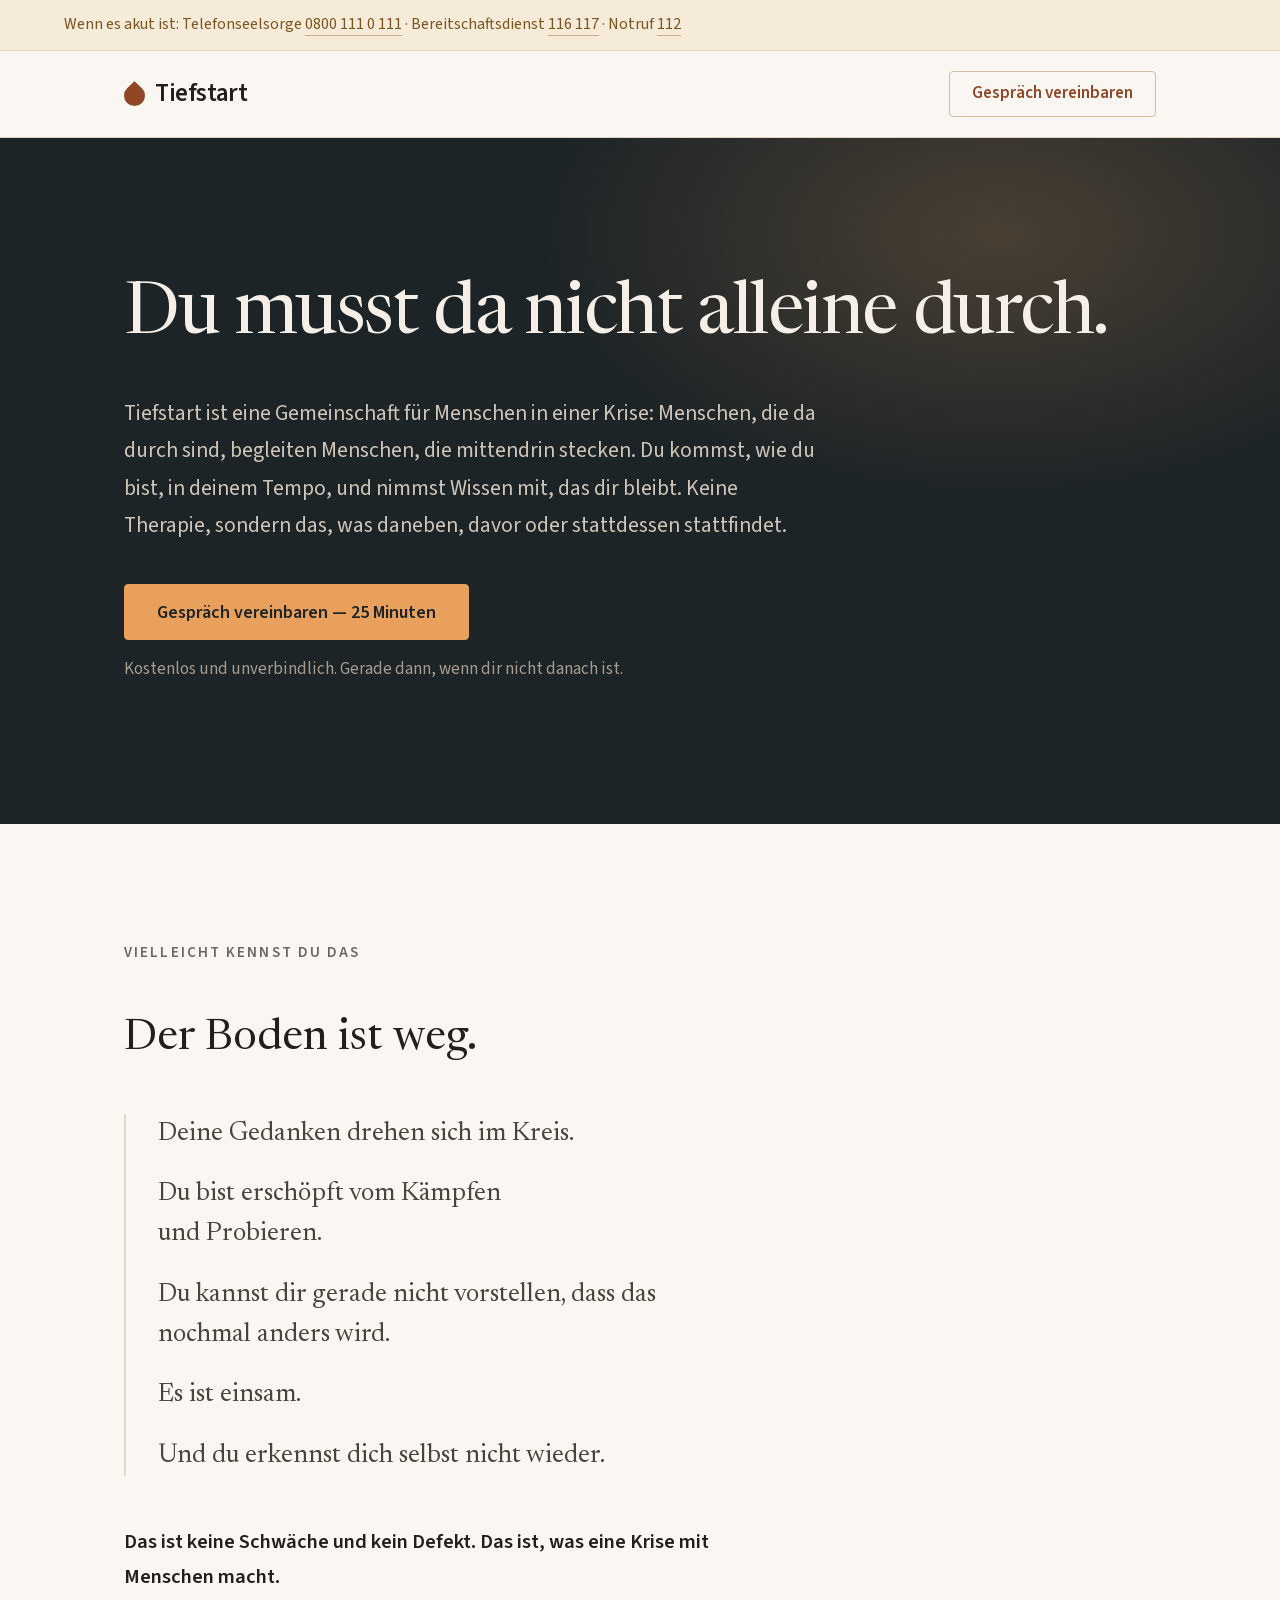
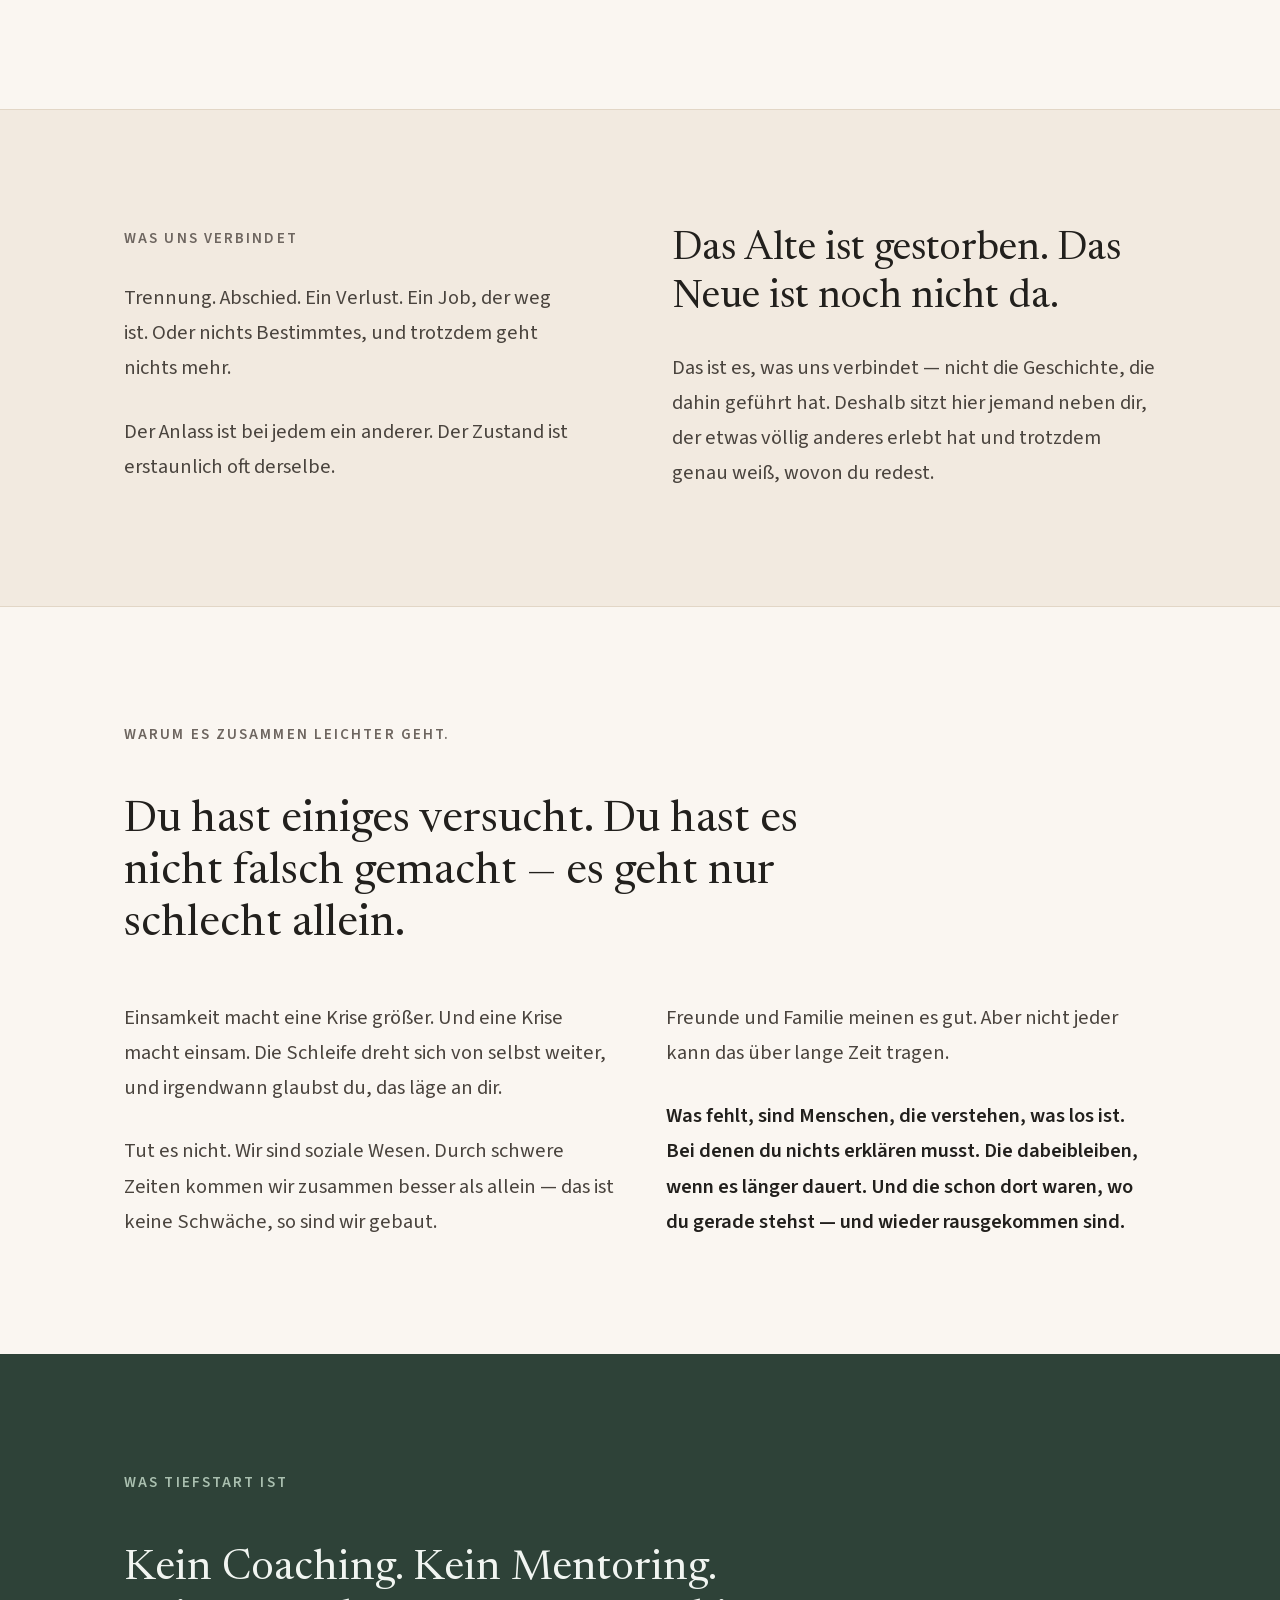
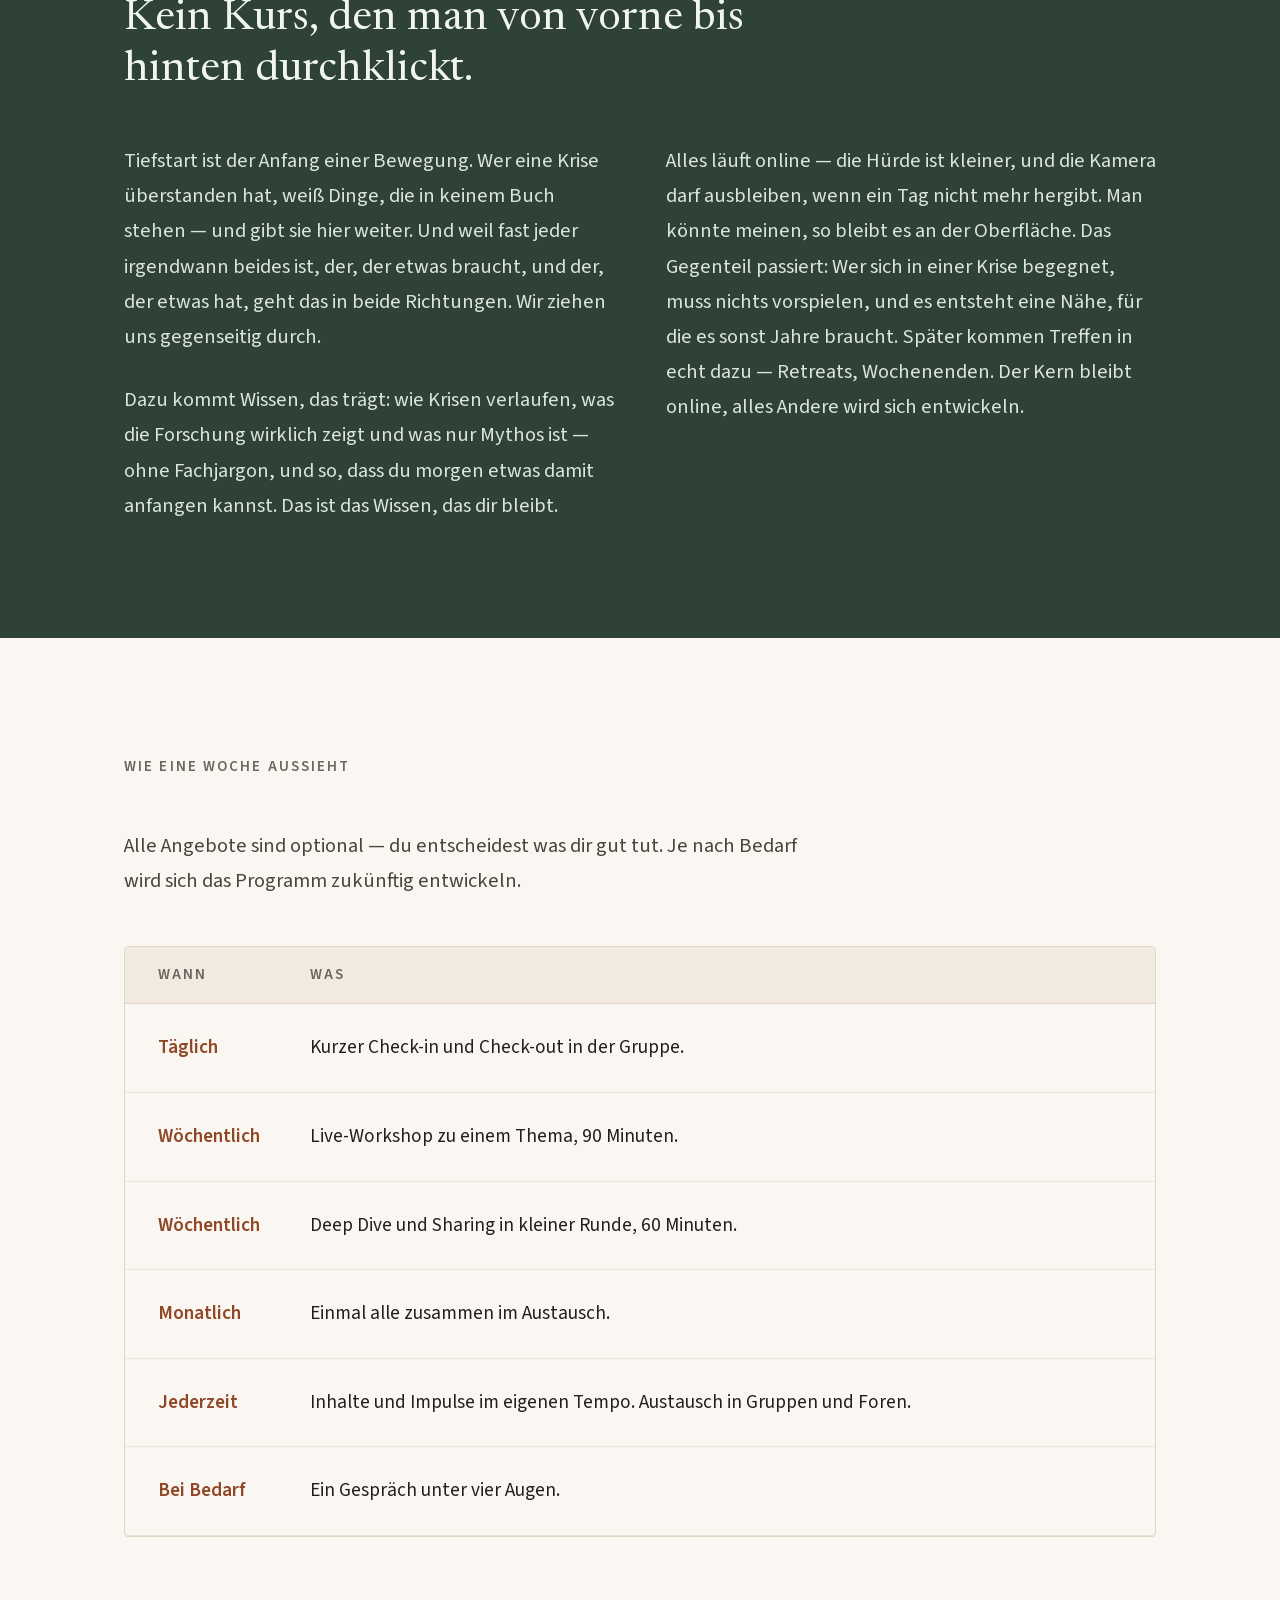
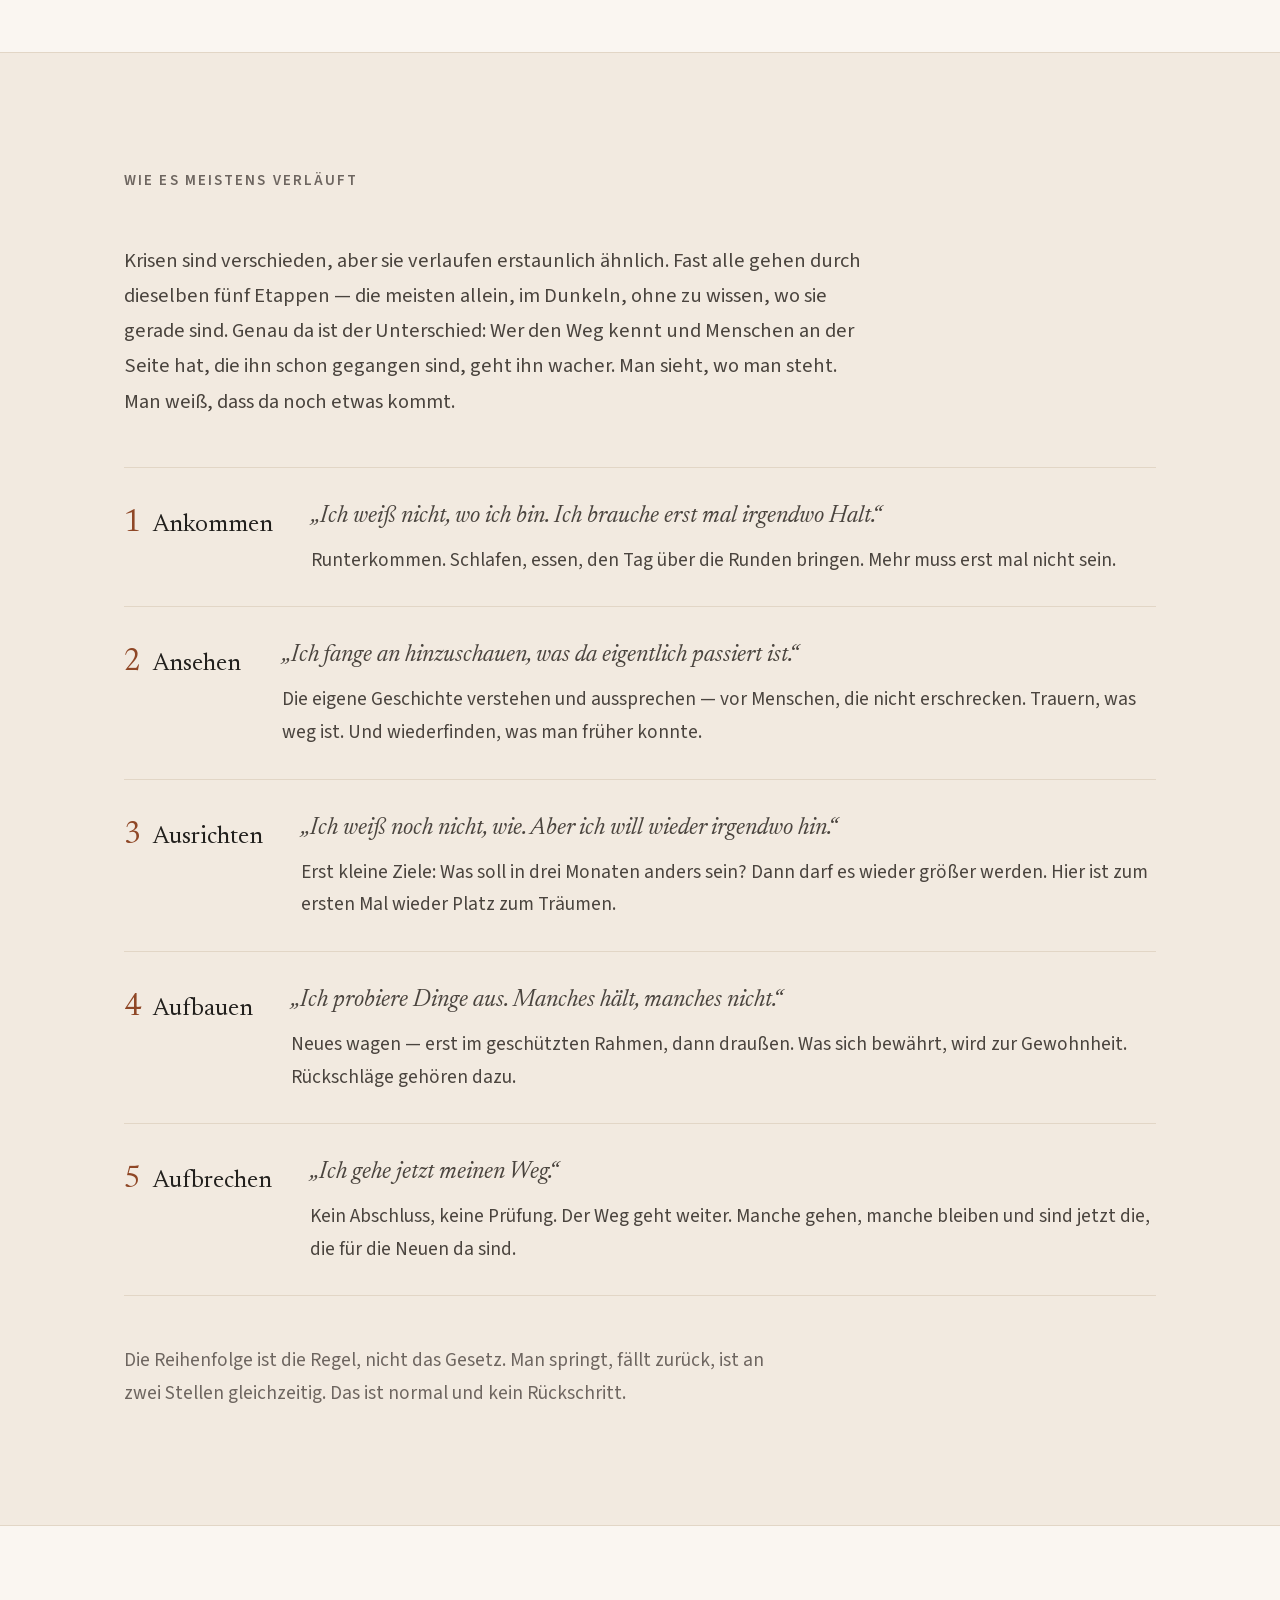
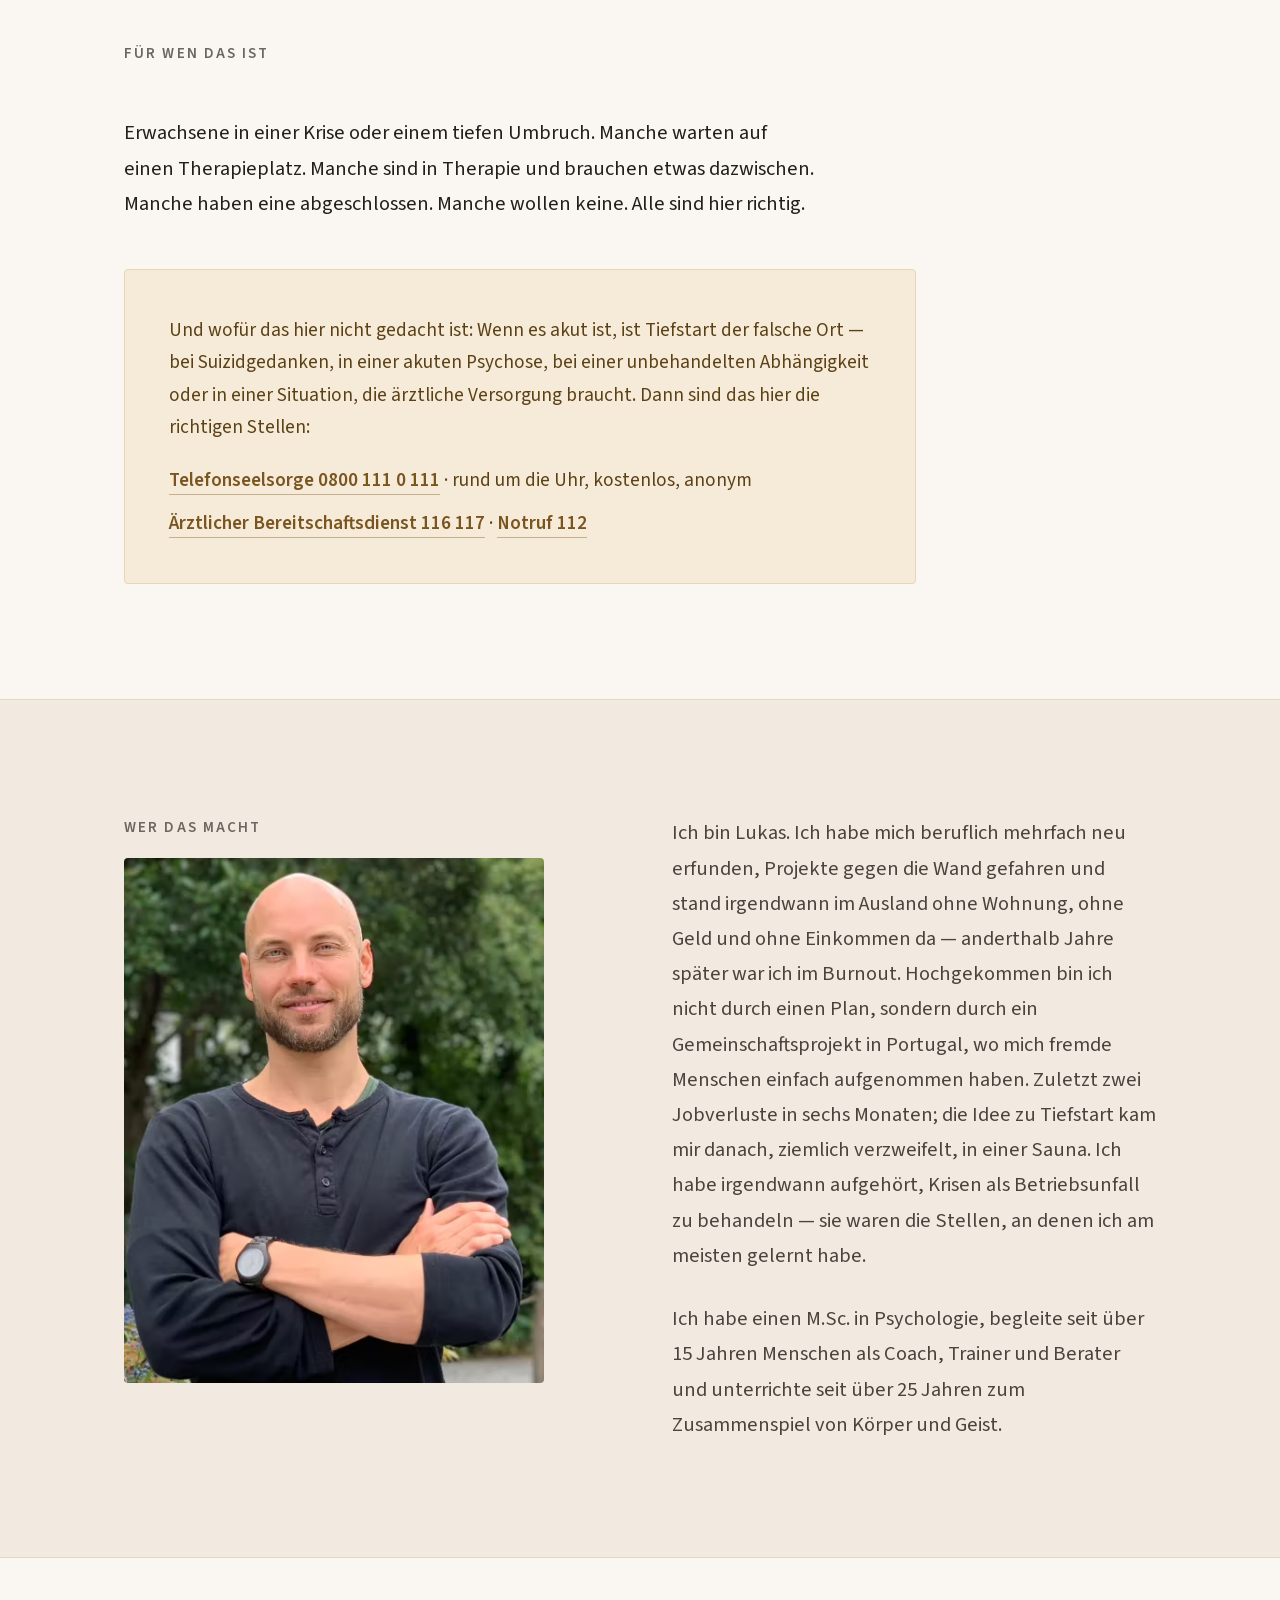
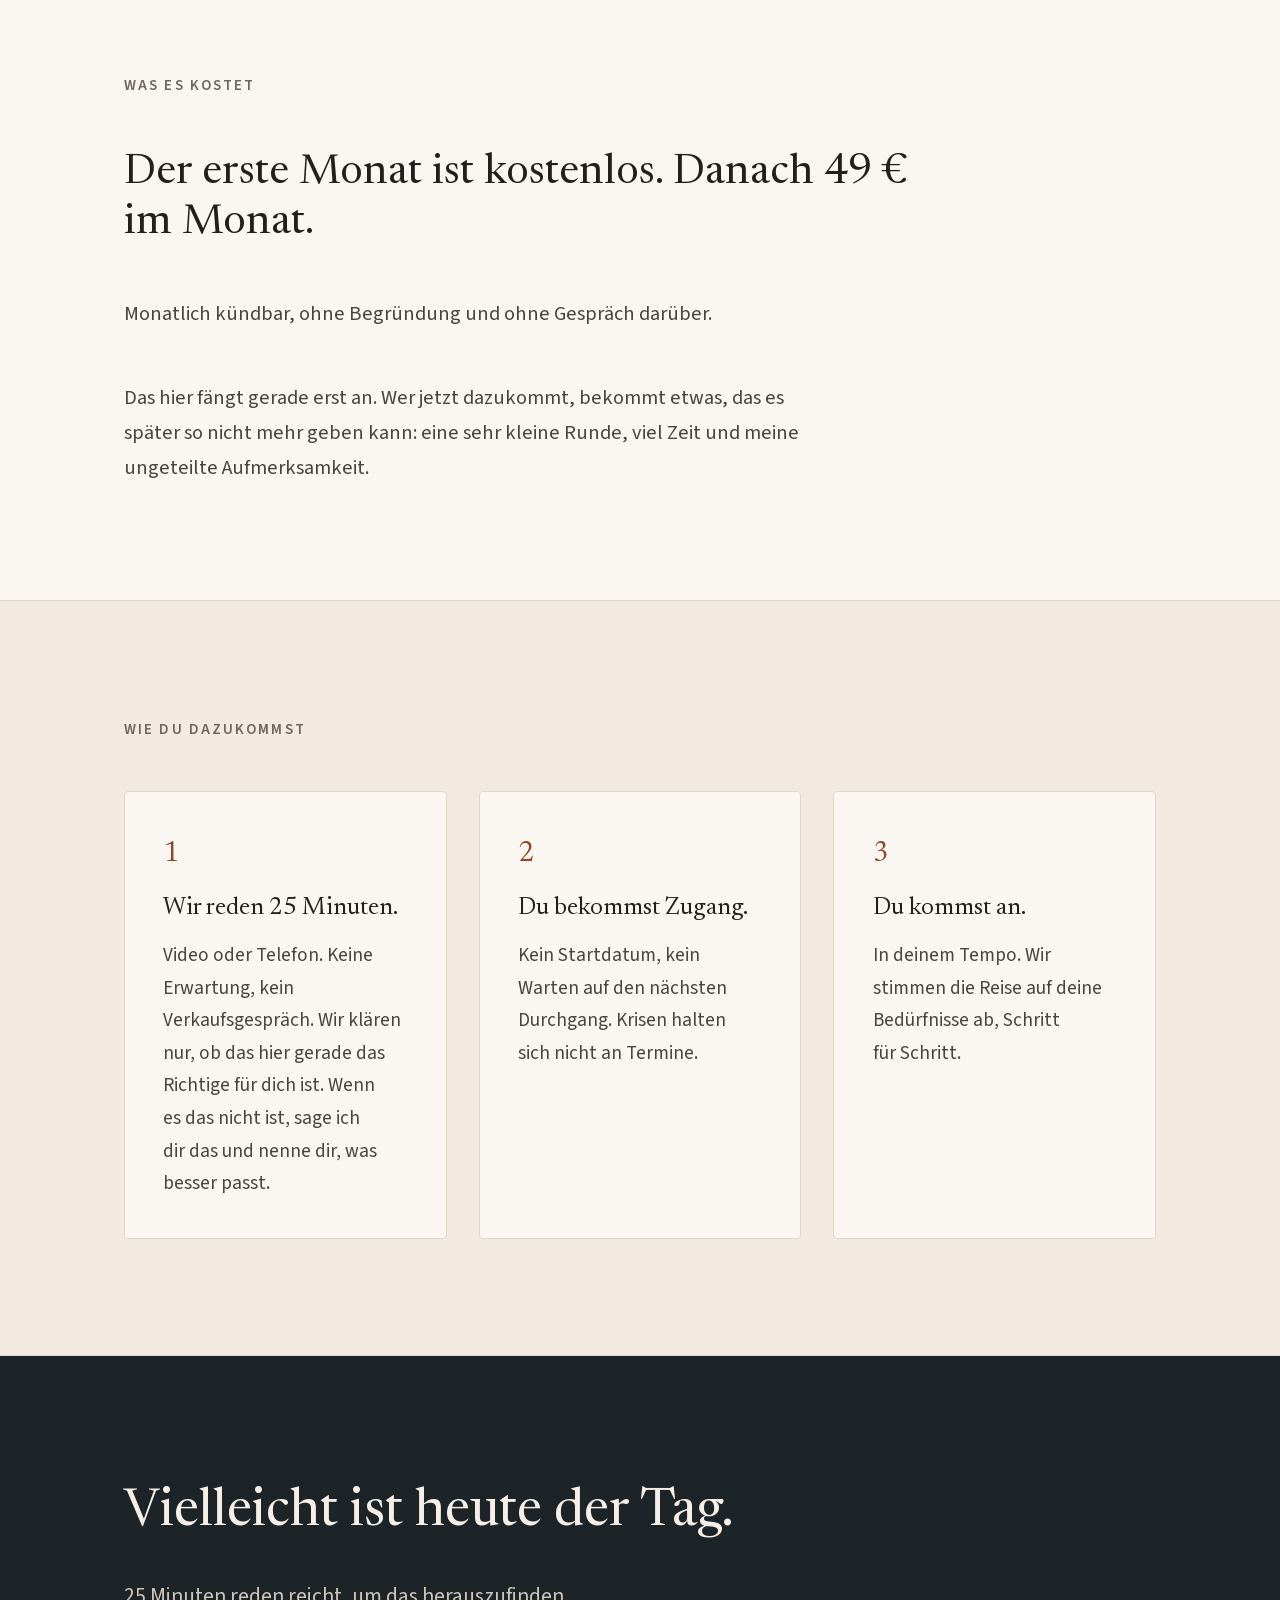
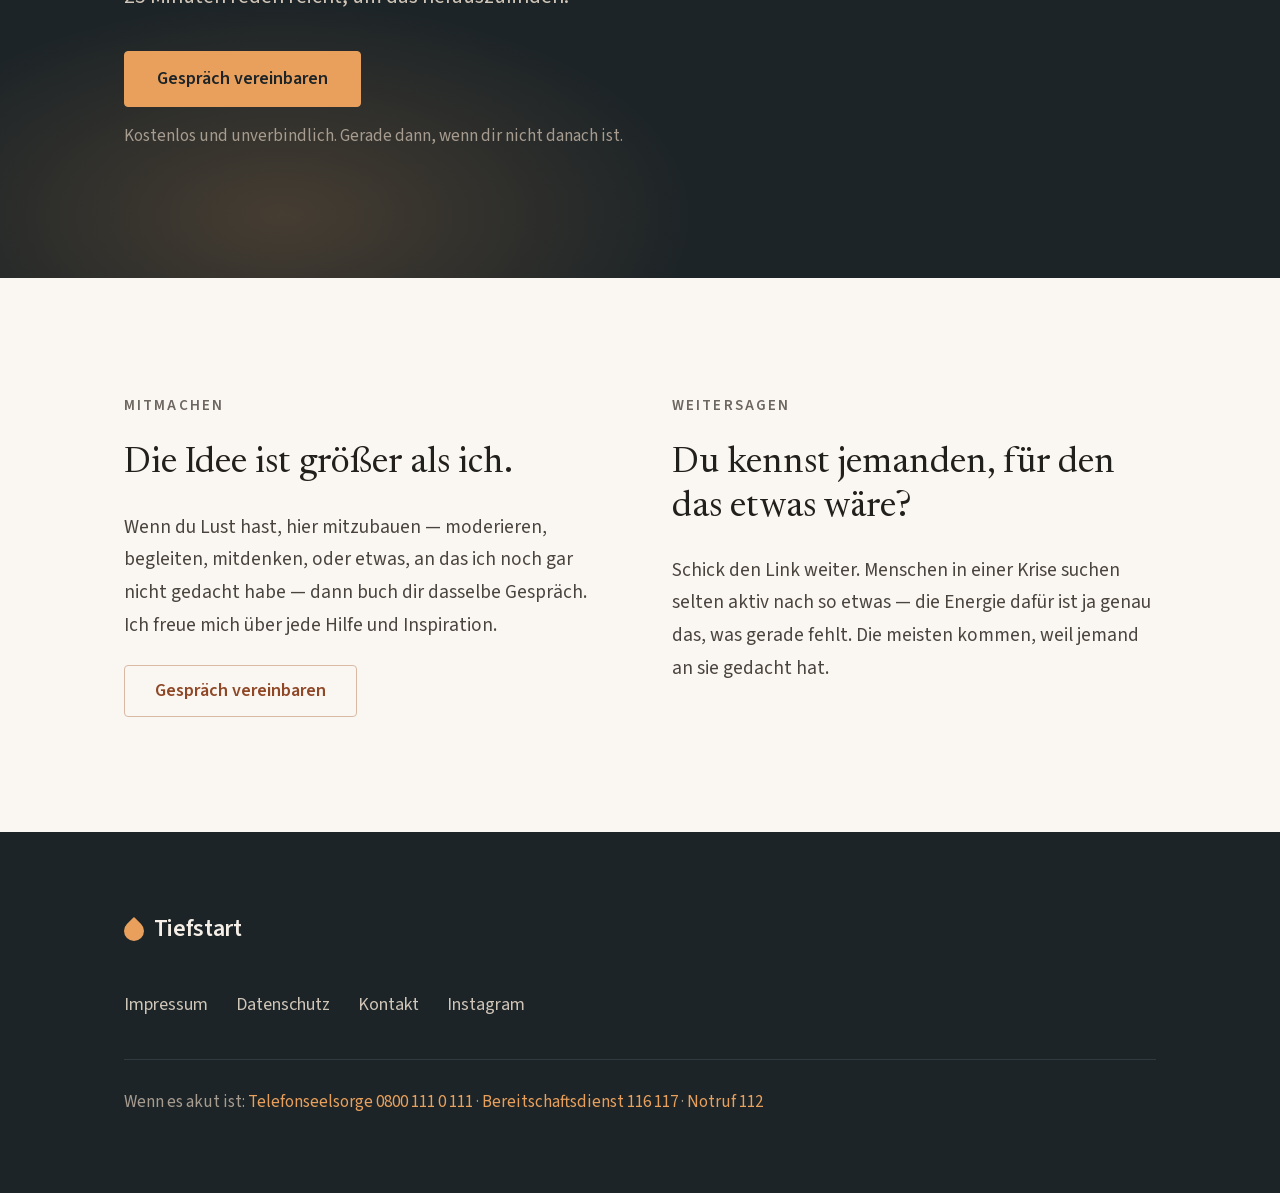
==== index.html @ 2473d9fe "Impressum-Angaben, OG-Bild und Sitemap-Eintrag Alle sechs Platzhalter durch die echten Angaben erset" ====
<!DOCTYPE html>
<html lang="de">
<head>
<meta charset="utf-8">
<meta name="viewport" content="width=device-width, initial-scale=1">

<title>Tiefstart – begleitete Online-Gemeinschaft in der Krise</title>
<meta name="description" content="Eine begleitete Online-Gemeinschaft für Menschen in einer Krise. Fester Takt, kleine Gruppen, Menschen, die es kennen. Keine Therapie, kein Ersatz dafür.">

<!-- Führt die vercel.app-Adresse und die Domain in der Suche zusammen. -->
<link rel="canonical" href="https://projekt-tiefstart.de/">

<meta property="og:type" content="website">
<meta property="og:locale" content="de_DE">
<meta property="og:url" content="https://projekt-tiefstart.de">
<meta property="og:title" content="Tiefstart – begleitete Online-Gemeinschaft in der Krise">
<meta property="og:description" content="Eine begleitete Online-Gemeinschaft für Menschen in einer Krise. Fester Takt, kleine Gruppen, Menschen, die es kennen. Keine Therapie, kein Ersatz dafür.">

<!-- Vorschaubild für WhatsApp, Signal, LinkedIn und Co.
     width und height müssen den tatsächlichen Maßen der Datei entsprechen —
     Crawler reservieren danach den Platz für die Vorschau. Bei einem Austausch
     des Bildes also beide Zahlen mitziehen. -->
<meta property="og:image" content="https://projekt-tiefstart.de/og-image.jpg">
<meta property="og:image:width" content="2400">
<meta property="og:image:height" content="1260">

<meta name="twitter:card" content="summary_large_image">
<meta name="twitter:title" content="Tiefstart – begleitete Online-Gemeinschaft in der Krise">
<meta name="twitter:description" content="Eine begleitete Online-Gemeinschaft für Menschen in einer Krise. Fester Takt, kleine Gruppen, Menschen, die es kennen. Keine Therapie, kein Ersatz dafür.">
<meta name="twitter:image" content="https://projekt-tiefstart.de/og-image.jpg">

<link rel="icon" href="assets/tiefstart-favicon.svg" type="image/svg+xml">
<link rel="icon" href="/favicon.ico" sizes="32x32">
<link rel="apple-touch-icon" href="/apple-touch-icon.png">

<link rel="preload" href="assets/fonts/newsreader-latin-400.woff2" as="font" type="font/woff2" crossorigin>
<link rel="preload" href="assets/fonts/source-sans-3-latin-var.woff2" as="font" type="font/woff2" crossorigin>
<link rel="stylesheet" href="assets/tiefstart.css">
</head>
<body>

<a class="sprungmarke" href="#inhalt">Zum Inhalt springen</a>

<aside class="notfall" aria-label="Notfallnummern">
  <p>Wenn es akut ist: Telefonseelsorge <a href="tel:08001110111">0800 111 0 111</a> · Bereitschaftsdienst <a href="tel:116117">116 117</a> · Notruf <a href="tel:112">112</a></p>
</aside>

<header class="seitenkopf">
  <div class="seitenkopf__innen">
    <a class="marke" href="/">
      <img class="marke__zeichen" src="assets/tiefstart-zeichen-terrakotta.svg" height="25" alt="">
      <span class="marke__wort">Tiefstart</span>
    </a>
    <a class="cta cta--sekundaer" href="https://tidycal.com/lholter247/meet25min" target="_blank" rel="noopener" aria-label="Gespräch vereinbaren — Terminbuchung bei TidyCal, öffnet in neuem Tab">Gespräch vereinbaren</a>
  </div>
</header>

<main id="inhalt">

  <section class="sektion--dunkel hero">
    <div class="hero__innen">
      <h1 class="hero__titel mw-15">Du musst da nicht alleine durch.</h1>
      <p class="hero__text mw-32">Tiefstart ist eine Gemeinschaft für Menschen in einer Krise: Menschen, die da durch sind, begleiten Menschen, die mittendrin stecken. Du kommst, wie du bist, in deinem Tempo, und nimmst Wissen mit, das dir bleibt. Keine Therapie, sondern das, was daneben, davor oder stattdessen stattfindet.</p>
      <div class="aktion">
        <a class="cta cta--primaer" href="https://tidycal.com/lholter247/meet25min" target="_blank" rel="noopener" aria-label="Gespräch vereinbaren — 25 Minuten, Terminbuchung bei TidyCal, öffnet in neuem Tab">Gespräch vereinbaren — 25 Minuten</a>
        <p class="hinweis-invers">Kostenlos und unverbindlich. Gerade dann, wenn dir nicht danach ist.</p>
      </div>
    </div>
  </section>

  <section class="sektion">
    <div class="breite stapel">
      <span class="label">Vielleicht kennst du das</span>
      <h2 class="titel titel--44">Der Boden ist weg.</h2>
      <ul class="aussagen mw-30" role="list">
        <li class="aussage">Deine Gedanken drehen sich im Kreis.</li>
        <li class="aussage">Du bist erschöpft vom Kämpfen und Probieren.</li>
        <li class="aussage">Du kannst dir gerade nicht vorstellen, dass das nochmal anders wird.</li>
        <li class="aussage">Es ist einsam.</li>
        <li class="aussage">Und du erkennst dich selbst nicht wieder.</li>
      </ul>
      <p class="fliess fliess--stark mw-32">Das ist keine Schwäche und kein Defekt. Das ist, was eine Krise mit Menschen macht.</p>
    </div>
  </section>

  <section class="sektion--sand">
    <div class="breite raster raster--weit">
      <div class="spalte">
        <span class="label">Was uns verbindet</span>
        <p class="fliess">Trennung. Abschied. Ein Verlust. Ein Job, der weg ist. Oder nichts Bestimmtes, und trotzdem geht nichts mehr.</p>
        <p class="fliess">Der Anlass ist bei jedem ein anderer. Der Zustand ist erstaunlich oft derselbe.</p>
      </div>
      <div class="spalte">
        <h2 class="titel titel--40 pretty">Das Alte ist gestorben. Das Neue ist noch nicht da.</h2>
        <p class="fliess">Das ist es, was uns verbindet — nicht die Geschichte, die dahin geführt hat. Deshalb sitzt hier jemand neben dir, der etwas völlig anderes erlebt hat und trotzdem genau weiß, wovon du redest.</p>
      </div>
    </div>
  </section>

  <section class="sektion">
    <div class="breite stapel">
      <span class="label">Warum es zusammen leichter geht.</span>
      <h2 class="titel titel--44 pretty mw-18">Du hast einiges versucht. Du hast es nicht falsch gemacht — es geht nur schlecht allein.</h2>
      <div class="raster mw-68">
        <div class="spalte">
          <p class="fliess">Einsamkeit macht eine Krise größer. Und eine Krise macht einsam. Die Schleife dreht sich von selbst weiter, und irgendwann glaubst du, das läge an dir.</p>
          <p class="fliess">Tut es nicht. Wir sind soziale Wesen. Durch schwere Zeiten kommen wir zusammen besser als allein — das ist keine Schwäche, so sind wir gebaut.</p>
        </div>
        <div class="spalte">
          <p class="fliess">Freunde und Familie meinen es gut. Aber nicht jeder kann das über lange Zeit tragen.&nbsp;</p>
          <p class="fliess fliess--stark">Was fehlt, sind Menschen, die verstehen, was los ist. Bei denen du nichts erklären musst. Die dabeibleiben, wenn es länger dauert. Und die schon dort waren, wo du gerade stehst — und wieder rausgekommen sind.</p>
        </div>
      </div>
    </div>
  </section>

  <section class="sektion--wald">
    <div class="breite stapel">
      <span class="label">Was Tiefstart ist</span>
      <h2 class="titel titel--42 pretty mw-17">Kein Coaching. Kein Mentoring. Kein Kurs, den man von vorne bis hinten durchklickt.</h2>
      <div class="raster">
        <div class="spalte">
          <p class="fliess">Tiefstart ist der Anfang einer Bewegung. Wer eine Krise überstanden hat, weiß Dinge, die in keinem Buch stehen — und gibt sie hier weiter. Und weil fast jeder irgendwann beides ist, der, der etwas braucht, und der, der etwas hat, geht das in beide Richtungen. Wir ziehen uns gegenseitig durch.</p>
          <p class="fliess">Dazu kommt Wissen, das trägt: wie Krisen verlaufen, was die Forschung wirklich zeigt und was nur Mythos ist — ohne Fachjargon, und so, dass du morgen etwas damit anfangen kannst. Das ist das Wissen, das dir bleibt.</p>
        </div>
        <p class="fliess">Alles läuft online — die Hürde ist kleiner, und die Kamera darf ausbleiben, wenn ein Tag nicht mehr hergibt. Man könnte meinen, so bleibt es an der Oberfläche. Das Gegenteil passiert: Wer sich in einer Krise begegnet, muss nichts vorspielen, und es entsteht eine Nähe, für die es sonst Jahre braucht. Später kommen Treffen in echt dazu — Retreats, Wochenenden. Der Kern bleibt online, alles Andere wird sich entwickeln.</p>
      </div>
    </div>
  </section>

  <section class="sektion">
    <div class="breite stapel">
      <h2 class="label">Wie eine Woche aussieht</h2>
      <p class="fliess mw-34">Alle Angebote sind optional — du entscheidest was dir gut tut. Je nach Bedarf wird sich das Programm zukünftig entwickeln.</p>
      <table class="woche" role="table">
        <thead role="rowgroup">
          <tr role="row">
            <th role="columnheader" scope="col">Wann</th>
            <th role="columnheader" scope="col">Was</th>
          </tr>
        </thead>
        <tbody role="rowgroup">
          <tr role="row">
            <td role="cell" class="woche__wann">Täglich</td>
            <td role="cell" class="woche__was">Kurzer Check-in und Check-out in der Gruppe.</td>
          </tr>
          <tr role="row">
            <td role="cell" class="woche__wann">Wöchentlich</td>
            <td role="cell" class="woche__was">Live-Workshop zu einem Thema, 90 Minuten.</td>
          </tr>
          <tr role="row">
            <td role="cell" class="woche__wann">Wöchentlich</td>
            <td role="cell" class="woche__was">Deep Dive und Sharing in kleiner Runde, 60 Minuten.</td>
          </tr>
          <tr role="row">
            <td role="cell" class="woche__wann">Monatlich</td>
            <td role="cell" class="woche__was">Einmal alle zusammen im Austausch.</td>
          </tr>
          <tr role="row">
            <td role="cell" class="woche__wann">Jederzeit</td>
            <td role="cell" class="woche__was">Inhalte und Impulse im eigenen Tempo. Austausch in Gruppen und Foren.</td>
          </tr>
          <tr role="row">
            <td role="cell" class="woche__wann">Bei Bedarf</td>
            <td role="cell" class="woche__was">Ein Gespräch unter vier Augen.</td>
          </tr>
        </tbody>
      </table>
    </div>
  </section>

  <section class="sektion--sand">
    <div class="breite stapel">
      <h2 class="label">Wie es meistens verläuft</h2>
      <p class="fliess mw-36">Krisen sind verschieden, aber sie verlaufen erstaunlich ähnlich. Fast alle gehen durch dieselben fünf Etappen — die meisten allein, im Dunkeln, ohne zu wissen, wo sie gerade sind. Genau da ist der Unterschied: Wer den Weg kennt und Menschen an der Seite hat, die ihn schon gegangen sind, geht ihn wacher. Man sieht, wo man steht. Man weiß, dass da noch etwas kommt.</p>

      <div class="etappen">
        <div class="etappe">
          <div class="etappe__kopf">
            <span class="etappe__nr">1</span><h3 class="etappe__titel">Ankommen</h3>
          </div>
          <div class="etappe__body">
            <p class="etappe__zitat">„Ich weiß nicht, wo ich bin. Ich brauche erst mal irgendwo Halt.“</p>
            <p class="etappe__text">Runterkommen. Schlafen, essen, den Tag über die Runden bringen. Mehr muss erst mal nicht sein.</p>
          </div>
        </div>
        <div class="etappe">
          <div class="etappe__kopf">
            <span class="etappe__nr">2</span><h3 class="etappe__titel">Ansehen</h3>
          </div>
          <div class="etappe__body">
            <p class="etappe__zitat">„Ich fange an hinzuschauen, was da eigentlich passiert ist.“</p>
            <p class="etappe__text">Die eigene Geschichte verstehen und aussprechen — vor Menschen, die nicht erschrecken. Trauern, was weg ist. Und wiederfinden, was man früher konnte.</p>
          </div>
        </div>
        <div class="etappe">
          <div class="etappe__kopf">
            <span class="etappe__nr">3</span><h3 class="etappe__titel">Ausrichten</h3>
          </div>
          <div class="etappe__body">
            <p class="etappe__zitat">„Ich weiß noch nicht, wie. Aber ich will wieder irgendwo hin.“</p>
            <p class="etappe__text">Erst kleine Ziele: Was soll in drei Monaten anders sein? Dann darf es wieder größer werden. Hier ist zum ersten Mal wieder Platz zum Träumen.</p>
          </div>
        </div>
        <div class="etappe">
          <div class="etappe__kopf">
            <span class="etappe__nr">4</span><h3 class="etappe__titel">Aufbauen</h3>
          </div>
          <div class="etappe__body">
            <p class="etappe__zitat">„Ich probiere Dinge aus. Manches hält, manches nicht.“</p>
            <p class="etappe__text">Neues wagen — erst im geschützten Rahmen, dann draußen. Was sich bewährt, wird zur Gewohnheit. Rückschläge gehören dazu.</p>
          </div>
        </div>
        <div class="etappe">
          <div class="etappe__kopf">
            <span class="etappe__nr">5</span><h3 class="etappe__titel">Aufbrechen</h3>
          </div>
          <div class="etappe__body">
            <p class="etappe__zitat">„Ich gehe jetzt meinen Weg.“</p>
            <p class="etappe__text">Kein Abschluss, keine Prüfung. Der Weg geht weiter. Manche gehen, manche bleiben und sind jetzt die, die für die Neuen da sind.</p>
          </div>
        </div>
      </div>

      <p class="fussnote mw-34">Die Reihenfolge ist die Regel, nicht das Gesetz. Man springt, fällt zurück, ist an zwei Stellen gleichzeitig. Das ist normal und kein Rückschritt.</p>
    </div>
  </section>

  <section class="sektion">
    <div class="breite stapel">
      <h2 class="label">Für wen das ist</h2>
      <p class="fliess fliess--dunkel mw-34">Erwachsene in einer Krise oder einem tiefen Umbruch. Manche warten auf einen Therapieplatz. Manche sind in Therapie und brauchen etwas dazwischen. Manche haben eine abgeschlossen. Manche wollen keine. Alle sind hier richtig.</p>
      <div class="hinweisfeld mw-44">
        <p class="pretty">Und wofür das hier nicht gedacht ist: Wenn es akut ist, ist Tiefstart der falsche Ort — bei Suizidgedanken, in einer akuten Psychose, bei einer unbehandelten Abhängigkeit oder in einer Situation, die ärztliche Versorgung braucht. Dann sind das hier die richtigen Stellen:</p>
        <div class="hinweisfeld__nummern">
          <p><a href="tel:08001110111">Telefonseelsorge <span class="nowrap">0800 111 0 111</span></a> · rund um die Uhr, kostenlos, anonym</p>
          <p><a href="tel:116117">Ärztlicher Bereitschaftsdienst <span class="nowrap">116 117</span></a> · <a href="tel:112">Notruf <span class="nowrap">112</span></a></p>
        </div>
      </div>
    </div>
  </section>

  <section class="sektion--sand">
    <div class="breite raster raster--weit raster--290">
      <div class="spalte spalte--bild">
        <h2 class="label">Wer das macht</h2>
        <picture>
          <source srcset="assets/lukas-portrait.avif" type="image/avif">
          <source srcset="assets/lukas-portrait.webp" type="image/webp">
          <img class="portrait" src="assets/lukas-portrait.png" alt="Porträt von Lukas" width="450" height="563" loading="lazy" decoding="async">
        </picture>
      </div>
      <div class="spalte">
        <p class="fliess">Ich bin Lukas. Ich habe mich beruflich mehrfach neu erfunden, Projekte gegen die Wand gefahren und stand irgendwann im Ausland ohne Wohnung, ohne Geld und ohne Einkommen da — anderthalb Jahre später war ich im Burnout. Hochgekommen bin ich nicht durch einen Plan, sondern durch ein Gemeinschaftsprojekt in Portugal, wo mich fremde Menschen einfach aufgenommen haben. Zuletzt zwei Jobverluste in sechs Monaten; die Idee zu Tiefstart kam mir danach, ziemlich verzweifelt, in einer Sauna. Ich habe irgendwann aufgehört, Krisen als Betriebsunfall zu behandeln — sie waren die Stellen, an denen ich am meisten gelernt habe.</p>
        <p class="fliess">Ich habe einen M.Sc. in Psychologie, begleite seit über 15 Jahren Menschen als Coach, Trainer und Berater und unterrichte seit über 25 Jahren zum Zusammenspiel von Körper und Geist.</p>
      </div>
    </div>
  </section>

  <section class="sektion">
    <div class="breite stapel">
      <span class="label">Was es kostet</span>
      <h2 class="titel titel--42 pretty mw-20">Der erste Monat ist kostenlos. Danach 49 € im Monat.</h2>
      <p class="fliess mw-34">Monatlich kündbar, ohne Begründung und ohne Gespräch darüber.</p>
      <p class="fliess mw-34">Das hier fängt gerade erst an. Wer jetzt dazukommt, bekommt etwas, das es später so nicht mehr geben kann: eine sehr kleine Runde, viel Zeit und meine ungeteilte Aufmerksamkeit.</p>
    </div>
  </section>

  <section class="sektion--sand">
    <div class="breite stapel">
      <h2 class="label">Wie du dazukommst</h2>
      <div class="raster raster--260">
        <div class="schritt">
          <span class="schritt__nr">1</span>
          <h3 class="schritt__titel">Wir reden 25 Minuten.</h3>
          <p class="schritt__text">Video oder Telefon. Keine Erwartung, kein Verkaufsgespräch. Wir klären nur, ob das hier gerade das Richtige für dich ist. Wenn es das nicht ist, sage ich dir das und nenne dir, was besser passt.</p>
        </div>
        <div class="schritt">
          <span class="schritt__nr">2</span>
          <h3 class="schritt__titel">Du bekommst Zugang.</h3>
          <p class="schritt__text">Kein Startdatum, kein Warten auf den nächsten Durchgang. Krisen halten sich nicht an Termine.</p>
        </div>
        <div class="schritt">
          <span class="schritt__nr">3</span>
          <h3 class="schritt__titel">Du kommst an.</h3>
          <p class="schritt__text">In deinem Tempo. Wir stimmen die Reise auf deine Bedürfnisse ab, Schritt für Schritt. </p>
        </div>
      </div>
    </div>
  </section>

  <section class="sektion--dunkel schluss">
    <div class="schluss__innen">
      <h2 class="titel titel--52 pretty mw-16">Vielleicht ist heute der Tag.</h2>
      <p class="schluss__text mw-28">25 Minuten reden reicht, um das herauszufinden.</p>
      <div class="aktion">
        <a class="cta cta--primaer" href="https://tidycal.com/lholter247/meet25min" target="_blank" rel="noopener" aria-label="Gespräch vereinbaren — Terminbuchung bei TidyCal, öffnet in neuem Tab">Gespräch vereinbaren</a>
        <p class="hinweis-invers">Kostenlos und unverbindlich. Gerade dann, wenn dir nicht danach ist.</p>
      </div>
    </div>
  </section>

  <section class="sektion">
    <div class="breite raster raster--weit">
      <div class="spalte spalte--eng">
        <span class="label">Mitmachen</span>
        <h2 class="titel titel--36 pretty">Die Idee ist größer als ich.</h2>
        <p class="fliess fliess--klein">Wenn du Lust hast, hier mitzubauen — moderieren, begleiten, mitdenken, oder etwas, an das ich noch gar nicht gedacht habe — dann buch dir dasselbe Gespräch. Ich freue mich über jede Hilfe und Inspiration.</p>
        <a class="cta cta--sekundaer-gross" href="https://tidycal.com/lholter247/meet25min" target="_blank" rel="noopener" aria-label="Gespräch vereinbaren — Terminbuchung bei TidyCal, öffnet in neuem Tab">Gespräch vereinbaren</a>
      </div>
      <div class="spalte spalte--eng">
        <span class="label">Weitersagen</span>
        <h2 class="titel titel--36 pretty">Du kennst jemanden, für den das etwas wäre?</h2>
        <p class="fliess fliess--klein">Schick den Link weiter. Menschen in einer Krise suchen selten aktiv nach so etwas — die Energie dafür ist ja genau das, was gerade fehlt. Die meisten kommen, weil jemand an sie gedacht hat.</p>
      </div>
    </div>
  </section>
</main>

<footer class="seitenfuss">
  <div class="seitenfuss__innen">
    <div class="marke marke--invers">
      <img class="marke__zeichen" src="assets/tiefstart-zeichen-feuerschein.svg" height="24" alt="">
      <span class="marke__wort">Tiefstart</span>
    </div>
    <nav class="seitenfuss__nav" aria-label="Rechtliches und Kontakt">
      <a href="/impressum">Impressum</a>
      <a href="/datenschutz">Datenschutz</a>
      <a href="/kontakt">Kontakt</a>
      <a href="https://instagram.com/projekt_tiefstart" target="_blank" rel="noopener">Instagram</a>
    </nav>
    <p class="seitenfuss__notfall">Wenn es akut ist: <a href="tel:08001110111">Telefonseelsorge <span class="nowrap">0800 111 0 111</span></a> · <a href="tel:116117">Bereitschaftsdienst <span class="nowrap">116 117</span></a> · <a href="tel:112">Notruf <span class="nowrap">112</span></a></p>
  </div>
</footer>

</body>
</html>
---- assets/tiefstart.css ----
/* ==========================================================================
   Tiefstart — projekt-tiefstart.de
   Fundament: Schriften, Reset, Tokens, Fokus, Layout-Bausteine.
   Werte 1:1 aus dem Prototyp "Tiefstart Landingpage.dc.html" übernommen.
   ========================================================================== */

/* --------------------------------------------------------------------------
   1 · Schriften (self-hosted, kein Request an Dritte)
   Newsreader: variable opsz-Achse 6–72 wie in der Prototyp-Einbindung.
   Source Sans 3: variable wght-Achse 200–900, genutzt werden 400 und 600.
   Latin-Subset deckt ä ö ü ß · „ " — € vollständig ab.
   -------------------------------------------------------------------------- */

@font-face {
  font-family: 'Newsreader';
  font-style: normal;
  font-weight: 400;
  font-display: swap;
  src: url('fonts/newsreader-latin-400.woff2') format('woff2');
  unicode-range: U+0000-00FF, U+0131, U+0152-0153, U+02BB-02BC, U+02C6, U+02DA, U+02DC, U+0304, U+0308, U+0329, U+2000-206F, U+20AC, U+2122, U+2191, U+2193, U+2212, U+2215, U+FEFF, U+FFFD;
}

@font-face {
  font-family: 'Newsreader';
  font-style: italic;
  font-weight: 400;
  font-display: swap;
  src: url('fonts/newsreader-latin-400-italic.woff2') format('woff2');
  unicode-range: U+0000-00FF, U+0131, U+0152-0153, U+02BB-02BC, U+02C6, U+02DA, U+02DC, U+0304, U+0308, U+0329, U+2000-206F, U+20AC, U+2122, U+2191, U+2193, U+2212, U+2215, U+FEFF, U+FFFD;
}

@font-face {
  font-family: 'Source Sans 3';
  font-style: normal;
  font-weight: 200 900;
  font-display: swap;
  src: url('fonts/source-sans-3-latin-var.woff2') format('woff2');
  unicode-range: U+0000-00FF, U+0131, U+0152-0153, U+02BB-02BC, U+02C6, U+02DA, U+02DC, U+0304, U+0308, U+0329, U+2000-206F, U+20AC, U+2122, U+2191, U+2193, U+2212, U+2215, U+FEFF, U+FFFD;
}

/* --------------------------------------------------------------------------
   2 · Tokens
   -------------------------------------------------------------------------- */

:root {
  /* Flächen */
  --papier: #FAF6F1;
  --sand: #F2EAE0;
  --warnfeld: #F5EBD8;
  --tiefdunkel: #1D2427;
  --waldgruen: #2E4238;

  /* Akzente */
  --feuerschein: #E8A05C;
  --feuerschein-hell: #F2B87A;
  --terrakotta: #8F4726;
  --terrakotta-dunkel: #7A3C20;

  /* Text auf hellem Grund */
  --text: #22201D;
  --text-2: #4A443E;
  --label: #6E6660;

  /* Text auf Tiefdunkel */
  --text-invers: #F5EFE7;
  --text-invers-2: #CFC5B8;
  --text-invers-3: #A79C90;

  /* Text auf Waldgrün */
  --text-wald: #F1F5F1;
  --text-wald-2: #DCE5DD;
  --label-wald: #A9BFAF;

  /* Warnfeld (Notfall-Banner, Sektion 08) */
  --warn-text: #5C4116;
  --warn-link: #7A5520;
  --warn-link-linie: rgba(122, 85, 32, 0.4);

  /* Linien */
  --linie: #E2D6C6;
  --linie-zart: #EDE3D6;
  --linie-warm: #E7D6B8;
  --linie-terrakotta: #D9BBA5;
  --linie-dunkel: #313A3E;

  /* Schriftfamilien */
  --serif: 'Newsreader', Georgia, serif;

  /* Layout */
  --breite: min(100%, 1160px);
  --pad-x: clamp(24px, 5vw, 80px);
  --pad-y: clamp(64px, 9vw, 128px);
  --radius: 4px;
  --uebergang: 160ms ease;

  /* Schriftgrößen */
  --fs-body: clamp(18px, 1.35vw, 20px);
  --fs-fliess: clamp(19px, 1.6vw, 21px);
  --fs-klein: clamp(18px, 1.5vw, 20px);
  --fs-label: 15px;

  /* Abstände innerhalb einer Sektion */
  --gap-sektion: clamp(32px, 4vw, 48px);
  --gap-spalte: clamp(20px, 2.4vw, 28px);
  --gap-raster: clamp(28px, 4vw, 56px);
  --gap-raster-weit: clamp(32px, 5vw, 72px);
}

/* --------------------------------------------------------------------------
   3 · Reset und Basis
   Im Prototyp trägt jedes h1/h2/p ein eigenes margin:0 — der Reset hier ist
   dazu rechnerisch identisch.
   -------------------------------------------------------------------------- */

*,
*::before,
*::after {
  box-sizing: border-box;
}

html {
  -webkit-text-size-adjust: 100%;
}

body {
  margin: 0;
  background: var(--papier);
  color: var(--text);
  font-family: 'Source Sans 3', system-ui, sans-serif;
  font-size: var(--fs-body);
  line-height: 1.75;
  -webkit-font-smoothing: antialiased;
  text-rendering: optimizeLegibility;
}

h1,
h2,
h3,
p {
  margin: 0;
}

img {
  max-width: 100%;
}

a {
  color: var(--terrakotta);
  text-decoration: none;
}

a:hover {
  color: var(--terrakotta-dunkel);
}

::selection {
  background: rgba(232, 160, 92, 0.35);
}

/* --------------------------------------------------------------------------
   4 · Fokus
   Im Prototyp fehlen Fokus-Styles komplett. Kontrast des Rings:
   Terrakotta auf Papier 6,3:1 · Feuerschein auf Tiefdunkel 7,2:1 —
   beide deutlich über den von WCAG geforderten 3:1.
   -------------------------------------------------------------------------- */

:focus-visible {
  outline: 3px solid var(--terrakotta);
  outline-offset: 3px;
  border-radius: 2px;
}

.sektion--dunkel :focus-visible,
.sektion--wald :focus-visible,
.seitenfuss :focus-visible {
  outline-color: var(--feuerschein);
}

/* --------------------------------------------------------------------------
   5 · Bewegung reduzieren
   Die Seite animiert nur die 160-ms-Übergänge der Buttons. Wer im System
   weniger Bewegung wünscht, bekommt auch die nicht.
   -------------------------------------------------------------------------- */

@media (prefers-reduced-motion: reduce) {
  *,
  *::before,
  *::after {
    transition-duration: 0.01ms !important;
    animation-duration: 0.01ms !important;
    animation-iteration-count: 1 !important;
  }
}

/* --------------------------------------------------------------------------
   6 · Sprungmarke (WCAG 2.4.1)
   Unsichtbar, bis sie den Fokus bekommt.
   -------------------------------------------------------------------------- */

.sprungmarke {
  position: absolute;
  z-index: 100;
  top: 8px;
  left: 8px;
  padding: 12px 22px;
  background: var(--tiefdunkel);
  color: var(--text-invers);
  border-radius: var(--radius);
  font-size: 17px;
  font-weight: 600;
  clip-path: inset(50%);
}

.sprungmarke:focus {
  clip-path: none;
}

/* --------------------------------------------------------------------------
   7 · Layout-Bausteine
   -------------------------------------------------------------------------- */

.breite {
  width: var(--breite);
  margin: 0 auto;
  padding: var(--pad-y) var(--pad-x);
}

.sektion {
  background: var(--papier);
}

.sektion--sand {
  background: var(--sand);
  border-block: 1px solid var(--linie);
}

.sektion--dunkel {
  position: relative;
  background: var(--tiefdunkel);
  overflow: hidden;
}

.sektion--wald {
  background: var(--waldgruen);
}

/* Spaltenstapel innerhalb einer Sektion */
.stapel {
  display: flex;
  flex-direction: column;
  gap: var(--gap-sektion);
}

/* Zweispaltiges Raster, bricht ohne Media Query einspaltig um.
   min(300px, 100%) statt bloßer 300px: eine Grid-Spur kann sonst nicht unter
   ihre Untergrenze schrumpfen und läuft auf sehr schmalen Displays aus dem
   Container. Ab 348px Viewport rechnerisch identisch zu 300px, darunter
   schrumpft die Spur mit, statt die Seite seitlich scrollen zu lassen. */
.raster {
  display: grid;
  grid-template-columns: repeat(auto-fit, minmax(min(300px, 100%), 1fr));
  gap: var(--gap-raster);
}

.raster--weit {
  gap: var(--gap-raster-weit);
  align-items: start;
}

.spalte {
  display: flex;
  flex-direction: column;
  gap: var(--gap-spalte);
}

/* Versal-Label über einer Sektion. Trägt je nach Sektion ein <h2> oder
   ein <span> — die Darstellung ist in beiden Fällen dieselbe. */
.label {
  font-size: var(--fs-label);
  font-weight: 600;
  letter-spacing: 0.14em;
  text-transform: uppercase;
  color: var(--label);
}

.sektion--wald .label {
  color: var(--label-wald);
}

/* Textbreiten. Der Prototyp begrenzt Textblöcke durchgehend in em, also
   relativ zur Größe des jeweiligen Elements — als Zeilenlängen-Maß, nicht
   als Layout-Breite. Die Zahl im Klassennamen ist der em-Wert. */
.mw-15 { max-width: 15em; }
.mw-16 { max-width: 16em; }
.mw-17 { max-width: 17em; }
.mw-18 { max-width: 18em; }
.mw-20 { max-width: 20em; }
.mw-28 { max-width: 28em; }
.mw-30 { max-width: 30em; }
.mw-32 { max-width: 32em; }
.mw-34 { max-width: 34em; }
.mw-36 { max-width: 36em; }
.mw-44 { max-width: 44em; }
.mw-68 { max-width: 68em; }

/* Serif-Überschriften. Modifier-Zahl = Maximalgröße des clamp(). */
.titel {
  font-family: var(--serif);
  font-weight: 400;
  color: var(--text);
}

.titel--36 {
  font-size: clamp(26px, 3.2vw, 36px);
  line-height: 1.2;
}

.titel--40 {
  font-size: clamp(28px, 3.4vw, 40px);
  line-height: 1.2;
}

.titel--42 {
  font-size: clamp(28px, 3.6vw, 42px);
  line-height: 1.2;
}

.titel--52 {
  font-size: clamp(32px, 4.6vw, 52px);
  line-height: 1.12;
}

.titel--44 {
  font-size: clamp(30px, 4vw, 44px);
  line-height: 1.18;
}

/* Als Utility statt im .titel-Sockel, weil genau eine Überschrift im
   Prototyp kein text-wrap trägt — "Der Boden ist weg." in Sektion 02.
   Explizit pro Element gesetzt kann das niemand versehentlich glattbügeln. */
.pretty {
  text-wrap: pretty;
}

/* Fließtext-Varianten */
.fliess {
  font-size: var(--fs-fliess);
  line-height: 1.72;
  color: var(--text-2);
  text-wrap: pretty;
}

.fliess--stark {
  color: var(--text);
  font-weight: 600;
}

/* Nur dunkler, ohne Fettung — Sektion 08 nutzt genau das. */
.fliess--dunkel {
  color: var(--text);
}

.fliess--klein {
  font-size: var(--fs-klein);
  line-height: 1.7;
}

.sektion--wald .fliess {
  color: var(--text-wald-2);
}

.sektion--wald .titel {
  color: var(--text-wald);
}

.sektion--dunkel .titel {
  color: var(--text-invers);
}

/* Zahlenblöcke von Notrufnummern nie über einen Zeilenumbruch trennen. */
.nowrap {
  white-space: nowrap;
}

/* --------------------------------------------------------------------------
   8 · Buttons
   Wichtig: der Prototyp lässt bewusst nur background und border-color
   übergehen, nicht color. Das ist hier 1:1 nachgebaut.
   -------------------------------------------------------------------------- */

.cta {
  display: inline-flex;
  align-items: center;
  font-weight: 600;
  border: 1px solid;
  border-radius: var(--radius);
  transition: background var(--uebergang), border-color var(--uebergang);
}

/* Hero und Schluss-Sektion.
   min-height statt height: das Label "Gespräch vereinbaren — 25 Minuten"
   braucht 342px und bricht unter 390px Viewport-Breite auf zwei Zeilen um —
   mit fester Höhe lief die zweite Zeile unten aus der Fläche. Auf Desktop
   ergibt das gemessen exakt dieselben 56px wie im Prototyp. */
.cta--primaer {
  min-height: 56px;
  padding: 11px 32px;
  font-size: 18px;
  color: var(--tiefdunkel);
  background: var(--feuerschein);
  border-color: var(--feuerschein);
}

.cta--primaer:hover {
  background: var(--feuerschein-hell);
  border-color: var(--feuerschein-hell);
  color: var(--tiefdunkel);
}

/* Der Standard-Fokusring wäre auf dunklem Grund Feuerschein — also dieselbe
   Farbe wie der Button selbst. Hier deshalb hell, damit der Ring sichtbar
   vom Button zu unterscheiden ist (13,9:1 gegen Tiefdunkel). */
.cta--primaer:focus-visible {
  outline-color: var(--text-invers);
}

/* Header */
.cta--sekundaer {
  height: 46px;
  padding: 0 22px;
  font-size: 17px;
  color: var(--terrakotta);
  border-color: var(--linie-terrakotta);
}

.cta--sekundaer:hover {
  background: var(--sand);
  border-color: var(--terrakotta);
  color: var(--terrakotta-dunkel);
}

/* Sektion 13 — wie der sekundäre Button, nur größer. */
.cta--sekundaer-gross {
  align-self: flex-start;
  height: 52px;
  padding: 0 30px;
  font-size: 18px;
  color: var(--terrakotta);
  border-color: var(--linie-terrakotta);
}

.cta--sekundaer-gross:hover {
  background: var(--sand);
  border-color: var(--terrakotta);
  color: var(--terrakotta-dunkel);
}

/* --------------------------------------------------------------------------
   9 · Notfall-Banner
   Im Prototyp trugen alle Links eine Inline-Farbe, wodurch die globale
   a:hover-Regel dort nie gegriffen hat. Die Regel unten stellt das nach:
   die Banner-Links wechseln beim Hovern die Farbe nicht.
   -------------------------------------------------------------------------- */

.notfall {
  background: var(--warnfeld);
  border-bottom: 1px solid var(--linie-warm);
  padding: 12px var(--pad-x);
}

.notfall p {
  width: var(--breite);
  margin: 0 auto;
  font-size: 16px;
  line-height: 1.6;
  color: var(--warn-link);
  text-wrap: pretty;
}

/* nowrap: auf schmalen Displays soll keine Notrufnummer mitten im Zahlenblock
   umbrechen. Ab ca. 340px Breite ändert das an der Darstellung nichts. */
.notfall a,
.notfall a:hover {
  color: var(--warn-link);
  border-bottom: 1px solid var(--warn-link-linie);
  white-space: nowrap;
}

/* --------------------------------------------------------------------------
   10 · Kopfzeile
   -------------------------------------------------------------------------- */

.seitenkopf {
  border-bottom: 1px solid var(--linie);
}

.seitenkopf__innen {
  width: var(--breite);
  margin: 0 auto;
  padding: 20px var(--pad-x);
  display: flex;
  align-items: center;
  justify-content: space-between;
  gap: 24px;
  flex-wrap: wrap;
}

.marke {
  display: flex;
  align-items: center;
  gap: 10.3px;
}

.marke,
.marke:hover {
  color: var(--text);
}

/* height wie im Prototyp; aspect-ratio aus der viewBox 0 -21 100 121,
   damit vor dem Laden des SVG kein Layoutsprung entsteht. */
.marke__zeichen {
  height: 25px;
  aspect-ratio: 100 / 121;
}

.marke__wort {
  font-size: 25px;
  font-weight: 600;
  letter-spacing: -0.015em;
}

/* --------------------------------------------------------------------------
   11 · Sektion 01 — Hero
   Der Feuerschein-Verlauf lag im Prototyp in einem eigenen leeren <div>.
   Hier ist er ein ::before, damit im DOM kein inhaltsloses Element steht.
   -------------------------------------------------------------------------- */

.hero::before {
  content: '';
  position: absolute;
  inset: 0;
  background: radial-gradient(58% 62% at 78% 14%, rgba(232, 160, 92, 0.22) 0%, rgba(29, 36, 39, 0) 62%);
}

/* Eigene Polsterung: der Hero ist oben/unten großzügiger als die übrigen
   Sektionen, und unten minimal knapper als oben (148 gegen 152). */
.hero__innen {
  position: relative;
  width: var(--breite);
  margin: 0 auto;
  padding: clamp(72px, 11vw, 152px) var(--pad-x) clamp(72px, 11vw, 148px);
  display: flex;
  flex-direction: column;
  gap: clamp(28px, 3.4vw, 40px);
  align-items: flex-start;
}

.hero__titel {
  font-family: var(--serif);
  font-weight: 400;
  font-size: clamp(40px, 6.4vw, 72px);
  line-height: 1.06;
  letter-spacing: -0.02em;
  color: var(--text-invers);
  text-wrap: pretty;
}

.hero__text {
  font-size: clamp(19px, 1.7vw, 22px);
  line-height: 1.72;
  color: var(--text-invers-2);
  text-wrap: pretty;
}

/* Button plus Hinweiszeile darunter — teilen sich Hero und Schluss-Sektion. */
.aktion {
  display: flex;
  flex-direction: column;
  gap: 16px;
  align-items: flex-start;
}

.hinweis-invers {
  font-size: 17px;
  line-height: 1.6;
  color: var(--text-invers-3);
}

/* --------------------------------------------------------------------------
   12 · Sektion 02 — Vielleicht kennst du das
   Fünf kurze Aussagen an einer Randlinie. Sie stehen wie im Prototyp als
   einzelne Absätze, nicht als Liste.
   -------------------------------------------------------------------------- */

/* Liste ohne Aufzählungszeichen. list-style: none entfernt in Safari die
   Listensemantik, deshalb trägt das ul im Markup ein explizites role="list".
   margin: 0 gegen die Vorgabewerte des Browsers, padding-left ersetzt den
   Einzug von 40px durch den Abstand zur Randlinie. */
.aussagen {
  display: flex;
  flex-direction: column;
  gap: 20px;
  margin: 0;
  border-left: 2px solid var(--linie);
  padding-left: clamp(20px, 3vw, 32px);
  list-style: none;
}

.aussage {
  font-family: var(--serif);
  font-size: clamp(21px, 2.1vw, 26px);
  line-height: 1.55;
  color: var(--text-2);
  text-wrap: pretty;
}
/* --------------------------------------------------------------------------
   13 · Sektion 06 — Wie eine Woche aussieht
   Der Prototyp baut das aus divs, inhaltlich ist es aber eine Tabelle:
   ohne Tabellensemantik geht der Zusammenhang "Wann → Was" für Screenreader
   verloren. Also echtes <table>, dessen display-Werte auf das Flex-Layout
   des Prototyps umgestellt sind — deshalb reicht flex-wrap die zweite Spalte
   auf schmalen Displays unter die erste, was eine echte Tabelle nicht kann.
   Das Umstellen von display entfernt in Browsern allerdings die impliziten
   Tabellenrollen, darum stehen sie im Markup explizit als role-Attribute.
   -------------------------------------------------------------------------- */

.woche {
  display: block;
  border: 1px solid var(--linie);
  border-radius: var(--radius);
  overflow: hidden;
}

.woche thead,
.woche tbody {
  display: block;
}

.woche tr {
  display: flex;
  flex-wrap: wrap;
  gap: clamp(16px, 3vw, 32px);
}

.woche thead tr {
  background: var(--sand);
  border-bottom: 1px solid var(--linie);
  padding: 14px clamp(20px, 3vw, 32px);
}

.woche tbody tr {
  padding: clamp(18px, 2.4vw, 26px) clamp(20px, 3vw, 32px);
  border-bottom: 1px solid var(--linie-zart);
  align-items: baseline;
}

.woche th,
.woche td {
  display: block;
}

.woche th:first-child,
.woche td:first-child {
  flex: 0 0 auto;
  min-width: 120px;
}

.woche th:last-child,
.woche td:last-child {
  flex: 1 1 260px;
}

.woche th {
  text-align: left;
  font-size: var(--fs-label);
  font-weight: 600;
  letter-spacing: 0.14em;
  text-transform: uppercase;
  color: var(--label);
}

.woche__wann {
  font-size: var(--fs-klein);
  font-weight: 600;
  color: var(--terrakotta);
}

.woche__was {
  font-size: var(--fs-klein);
  line-height: 1.65;
  color: var(--text);
  text-wrap: pretty;
}

/* --------------------------------------------------------------------------
   14 · Sektion 07 — Wie es meistens verläuft
   Die abschließende Linie unter der letzten Etappe war im Prototyp ein
   leeres div mit border-top. Hier ist es ein border-bottom auf der letzten
   Etappe: dieselbe 1px-Linie an derselben Stelle, ohne inhaltsleeres Element.
   -------------------------------------------------------------------------- */

.etappen {
  display: flex;
  flex-direction: column;
}

.etappe {
  display: flex;
  flex-wrap: wrap;
  gap: clamp(16px, 3vw, 40px);
  padding: clamp(22px, 2.6vw, 30px) 0;
  border-top: 1px solid var(--linie);
}

.etappe:last-child {
  border-bottom: 1px solid var(--linie);
}

.etappe__kopf {
  flex: 0 0 auto;
  min-width: 120px;
  display: flex;
  align-items: baseline;
  gap: 12px;
}

.etappe__nr {
  font-family: var(--serif);
  font-size: clamp(24px, 2.4vw, 30px);
  color: var(--terrakotta);
}

.etappe__titel {
  font-family: var(--serif);
  font-weight: 400;
  font-size: clamp(21px, 1.9vw, 25px);
  color: var(--text);
}

.etappe__body {
  flex: 1 1 260px;
  display: flex;
  flex-direction: column;
  gap: 10px;
}

.etappe__zitat {
  font-family: var(--serif);
  font-style: italic;
  font-size: clamp(20px, 1.9vw, 24px);
  line-height: 1.5;
  color: var(--text-2);
  text-wrap: pretty;
}

.etappe__text {
  font-size: var(--fs-klein);
  line-height: 1.7;
  color: var(--text-2);
  text-wrap: pretty;
}

/* Nachsatz in Label-Grau statt Fließtext-Grau. */
.fussnote {
  font-size: var(--fs-klein);
  line-height: 1.7;
  color: var(--label);
  text-wrap: pretty;
}

/* --------------------------------------------------------------------------
   15 · Sektion 08 — Für wen das ist
   Wie im Notfall-Banner wechseln die Links beim Hovern die Farbe nicht:
   im Prototyp trugen sie eine Inline-Farbe, an der die globale a:hover-Regel
   nie vorbeikam.
   -------------------------------------------------------------------------- */

.hinweisfeld {
  border: 1px solid var(--linie-warm);
  border-radius: var(--radius);
  background: var(--warnfeld);
  padding: clamp(28px, 3.4vw, 44px) clamp(24px, 3.4vw, 44px);
  display: flex;
  flex-direction: column;
  gap: 20px;
}

.hinweisfeld p {
  font-size: var(--fs-klein);
  line-height: 1.7;
  color: var(--warn-text);
}

.hinweisfeld__nummern {
  display: flex;
  flex-direction: column;
  gap: 10px;
}

.hinweisfeld a,
.hinweisfeld a:hover {
  color: var(--warn-link);
  font-weight: 600;
  border-bottom: 1px solid var(--warn-link-linie);
}

/* --------------------------------------------------------------------------
   16 · Sektion 09 — Wer das macht
   Diese Sektion bricht bei 290px um, nicht bei 300px wie die übrigen.
   -------------------------------------------------------------------------- */

.raster--290 {
  grid-template-columns: repeat(auto-fit, minmax(min(290px, 100%), 1fr));
}

/* Bildspalte mit festem 16px-Abstand statt der üblichen Spalten-Lücke. */
.spalte--bild {
  gap: 16px;
}

.portrait {
  width: 100%;
  max-width: 420px;
  height: auto;
  aspect-ratio: 4 / 5;
  object-fit: cover;
  border-radius: var(--radius);
  display: block;
}

/* --------------------------------------------------------------------------
   17 · Sektion 11 — Wie du dazukommst
   -------------------------------------------------------------------------- */

.raster--260 {
  grid-template-columns: repeat(auto-fit, minmax(min(260px, 100%), 1fr));
  gap: clamp(24px, 3vw, 32px);
}

.schritt {
  border: 1px solid var(--linie);
  border-radius: var(--radius);
  background: var(--papier);
  padding: clamp(28px, 3vw, 40px);
  display: flex;
  flex-direction: column;
  gap: 14px;
}

.schritt__nr {
  font-family: var(--serif);
  font-size: clamp(24px, 2.2vw, 28px);
  color: var(--terrakotta);
}

.schritt__titel {
  font-family: var(--serif);
  font-weight: 400;
  font-size: clamp(21px, 1.9vw, 25px);
  line-height: 1.3;
  color: var(--text);
}

.schritt__text {
  font-size: var(--fs-klein);
  line-height: 1.7;
  color: var(--text-2);
  text-wrap: pretty;
}

/* --------------------------------------------------------------------------
   18 · Sektion 12 — Schluss
   Eigener Verlauf: anders positioniert und schwächer als der im Hero.
   Der Absatz hat hier Zeilenhöhe 1.7, im Hero sind es 1.72.
   -------------------------------------------------------------------------- */

.schluss::before {
  content: '';
  position: absolute;
  inset: 0;
  background: radial-gradient(52% 66% at 22% 88%, rgba(232, 160, 92, 0.20) 0%, rgba(29, 36, 39, 0) 62%);
}

.schluss__innen {
  position: relative;
  width: var(--breite);
  margin: 0 auto;
  padding: clamp(72px, 10vw, 140px) var(--pad-x);
  display: flex;
  flex-direction: column;
  gap: clamp(24px, 3vw, 36px);
  align-items: flex-start;
}

.schluss__text {
  font-size: clamp(19px, 1.7vw, 22px);
  line-height: 1.7;
  color: var(--text-invers-2);
  text-wrap: pretty;
}

/* --------------------------------------------------------------------------
   19 · Sektion 13 — Mitmachen und Weitersagen
   Engerer Spaltenabstand als in den übrigen zweispaltigen Sektionen.
   -------------------------------------------------------------------------- */

.spalte--eng {
  gap: clamp(18px, 2vw, 24px);
}

/* --------------------------------------------------------------------------
   20 · Fußzeile
   Die Wortmarke ist hier bewusst kein Link — im Prototyp ein reines div.
   Abstand 9,9px statt der 10,3px im Seitenkopf.
   Die Notfall-Links wechseln beim Hovern die Farbe nicht, die Nav-Links schon.
   -------------------------------------------------------------------------- */

.seitenfuss {
  background: var(--tiefdunkel);
}

.seitenfuss__innen {
  width: var(--breite);
  margin: 0 auto;
  padding: clamp(48px, 6vw, 76px) var(--pad-x);
  display: flex;
  flex-direction: column;
  gap: clamp(28px, 3vw, 40px);
}

.marke--invers {
  gap: 9.9px;
  color: var(--text-invers);
}

.marke--invers .marke__zeichen {
  height: 24px;
}

.marke--invers .marke__wort {
  font-size: 24px;
}

.seitenfuss__nav {
  display: flex;
  flex-wrap: wrap;
  gap: 28px;
}

.seitenfuss__nav a {
  font-size: 18px;
  color: var(--text-invers-2);
}

.seitenfuss__nav a:hover {
  color: var(--feuerschein);
}

.seitenfuss__notfall {
  padding-top: clamp(20px, 2.4vw, 28px);
  border-top: 1px solid var(--linie-dunkel);
  font-size: 17px;
  line-height: 1.7;
  color: var(--text-invers-3);
  text-wrap: pretty;
}

.seitenfuss__notfall a,
.seitenfuss__notfall a:hover {
  color: var(--feuerschein);
}

/* --------------------------------------------------------------------------
   21 · Fehlerseite
   Hält die Fußzeile unten, wenn wenig Inhalt da ist. Nur über die Klasse am
   body aktiv, die Startseite bleibt unberührt.
   -------------------------------------------------------------------------- */

.seite-kurz {
  min-height: 100vh;
  min-height: 100dvh;
  display: flex;
  flex-direction: column;
}

.seite-kurz main {
  flex: 1;
}

/* --------------------------------------------------------------------------
   22 · Textseiten
   Impressum, Datenschutz, Kontakt: kein Hero, keine Buttons. Die Zeilenlänge
   begrenzt mw-34 auf den Absätzen — bei 1280px sind das rund 70 Zeichen.
   Überschriftenhierarchie: h1 in Newsreader, die h2 als Versal-Label wie die
   Sektionsmarken auf der Startseite.
   -------------------------------------------------------------------------- */

.textblock {
  display: flex;
  flex-direction: column;
  gap: 12px;
}

/* Browser setzen address von Haus aus kursiv. */
.adresse {
  font-style: normal;
}
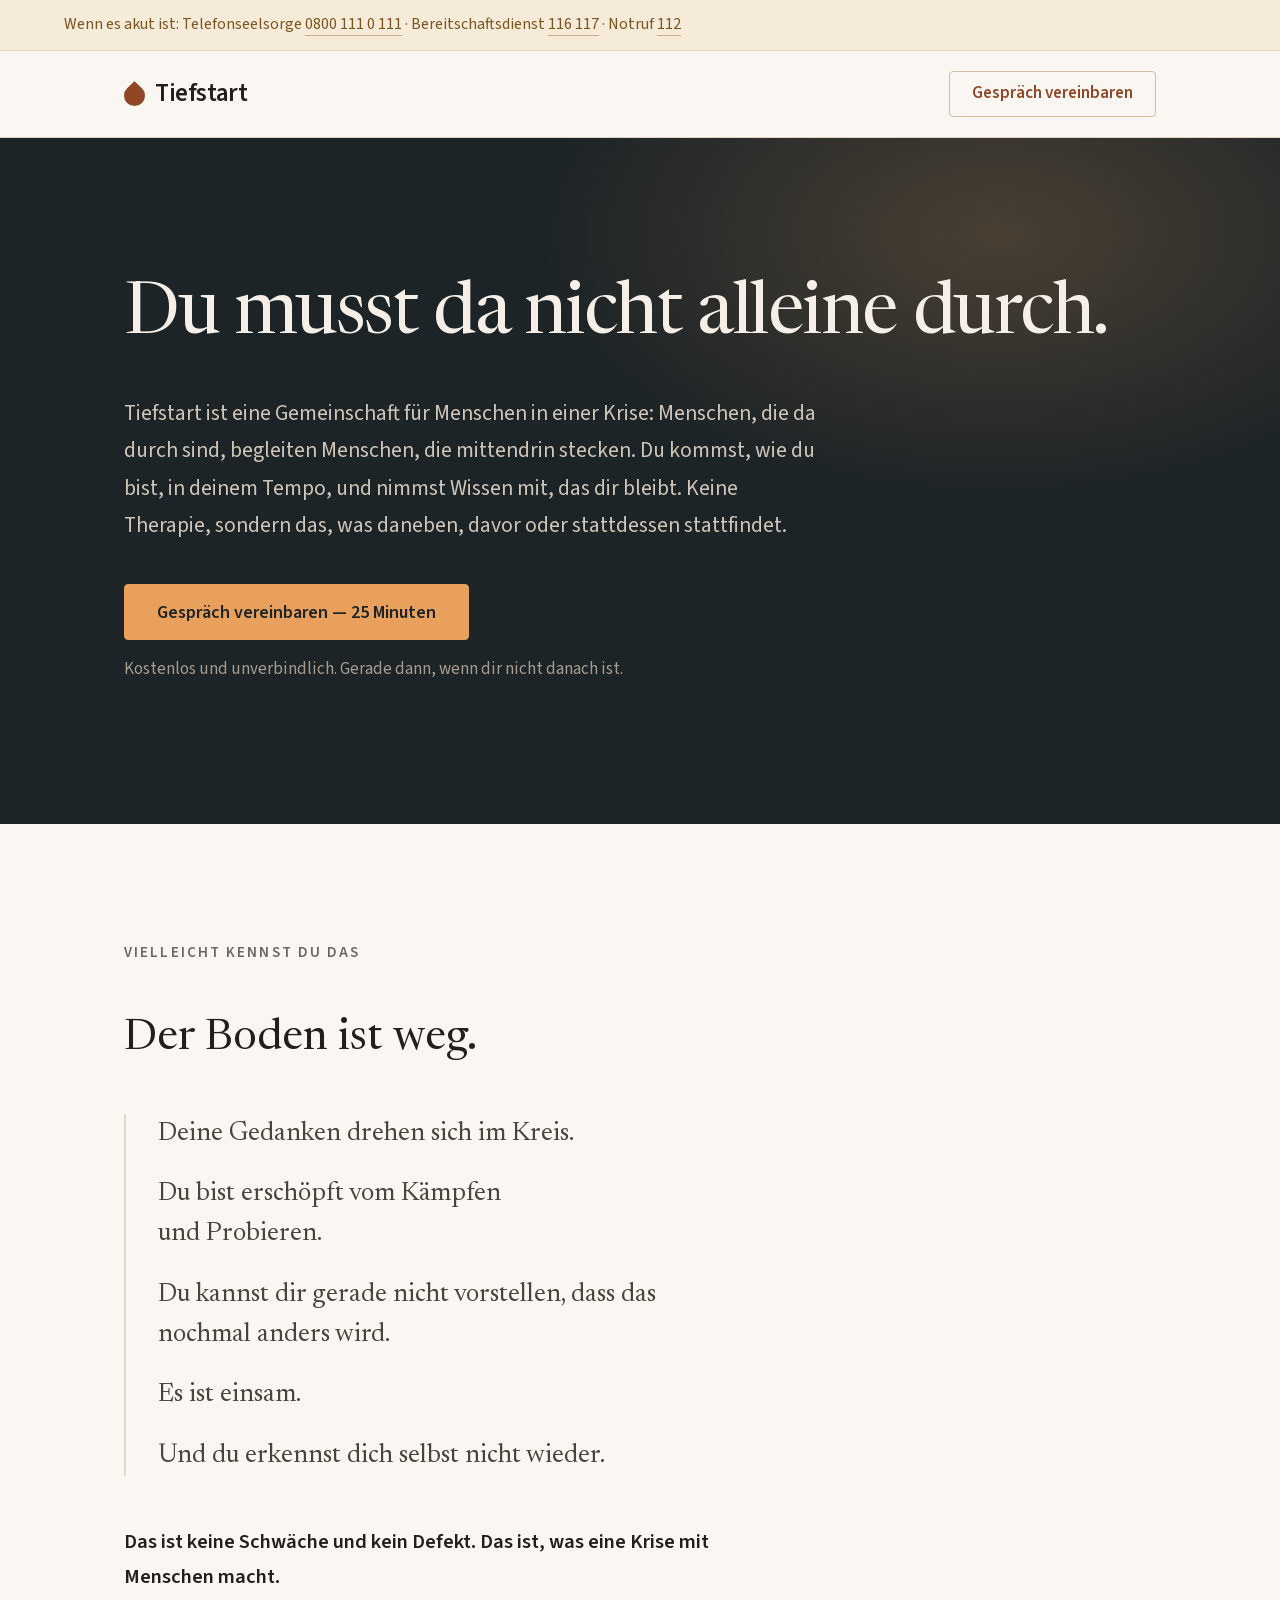
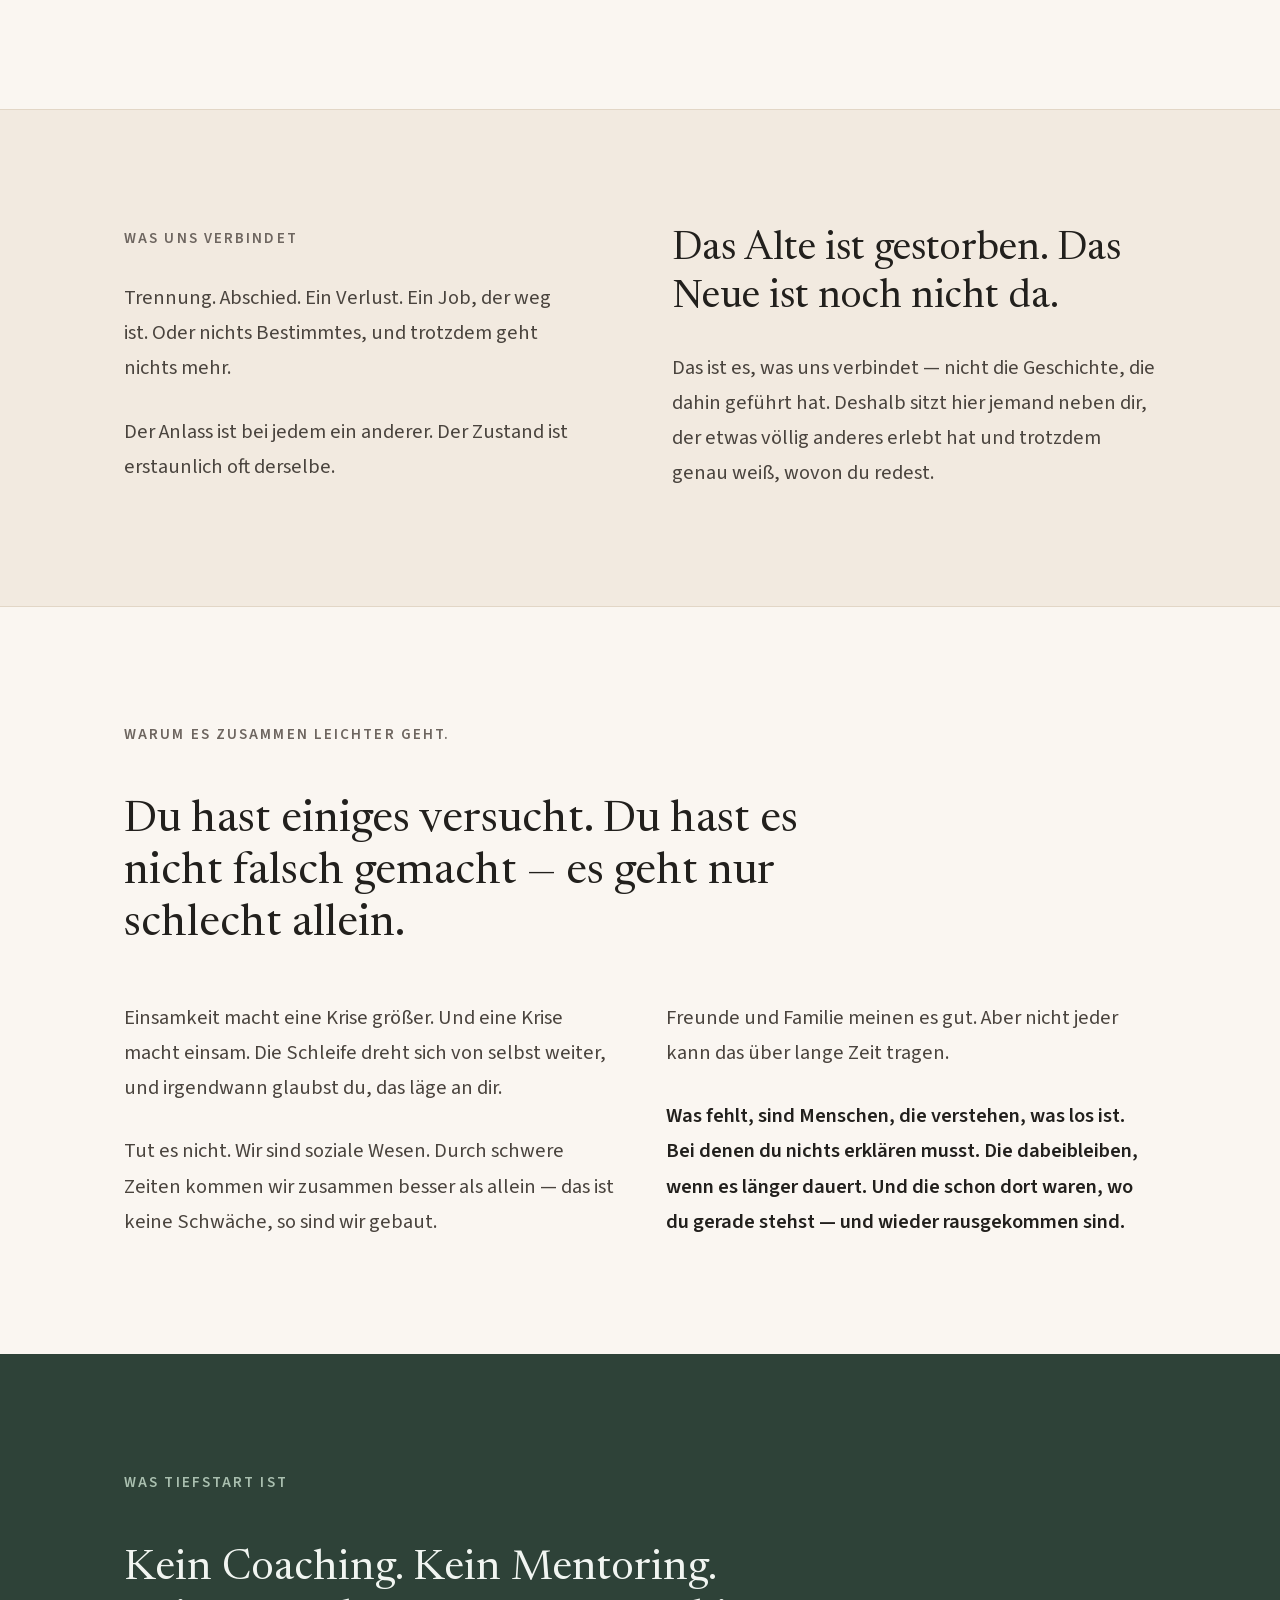
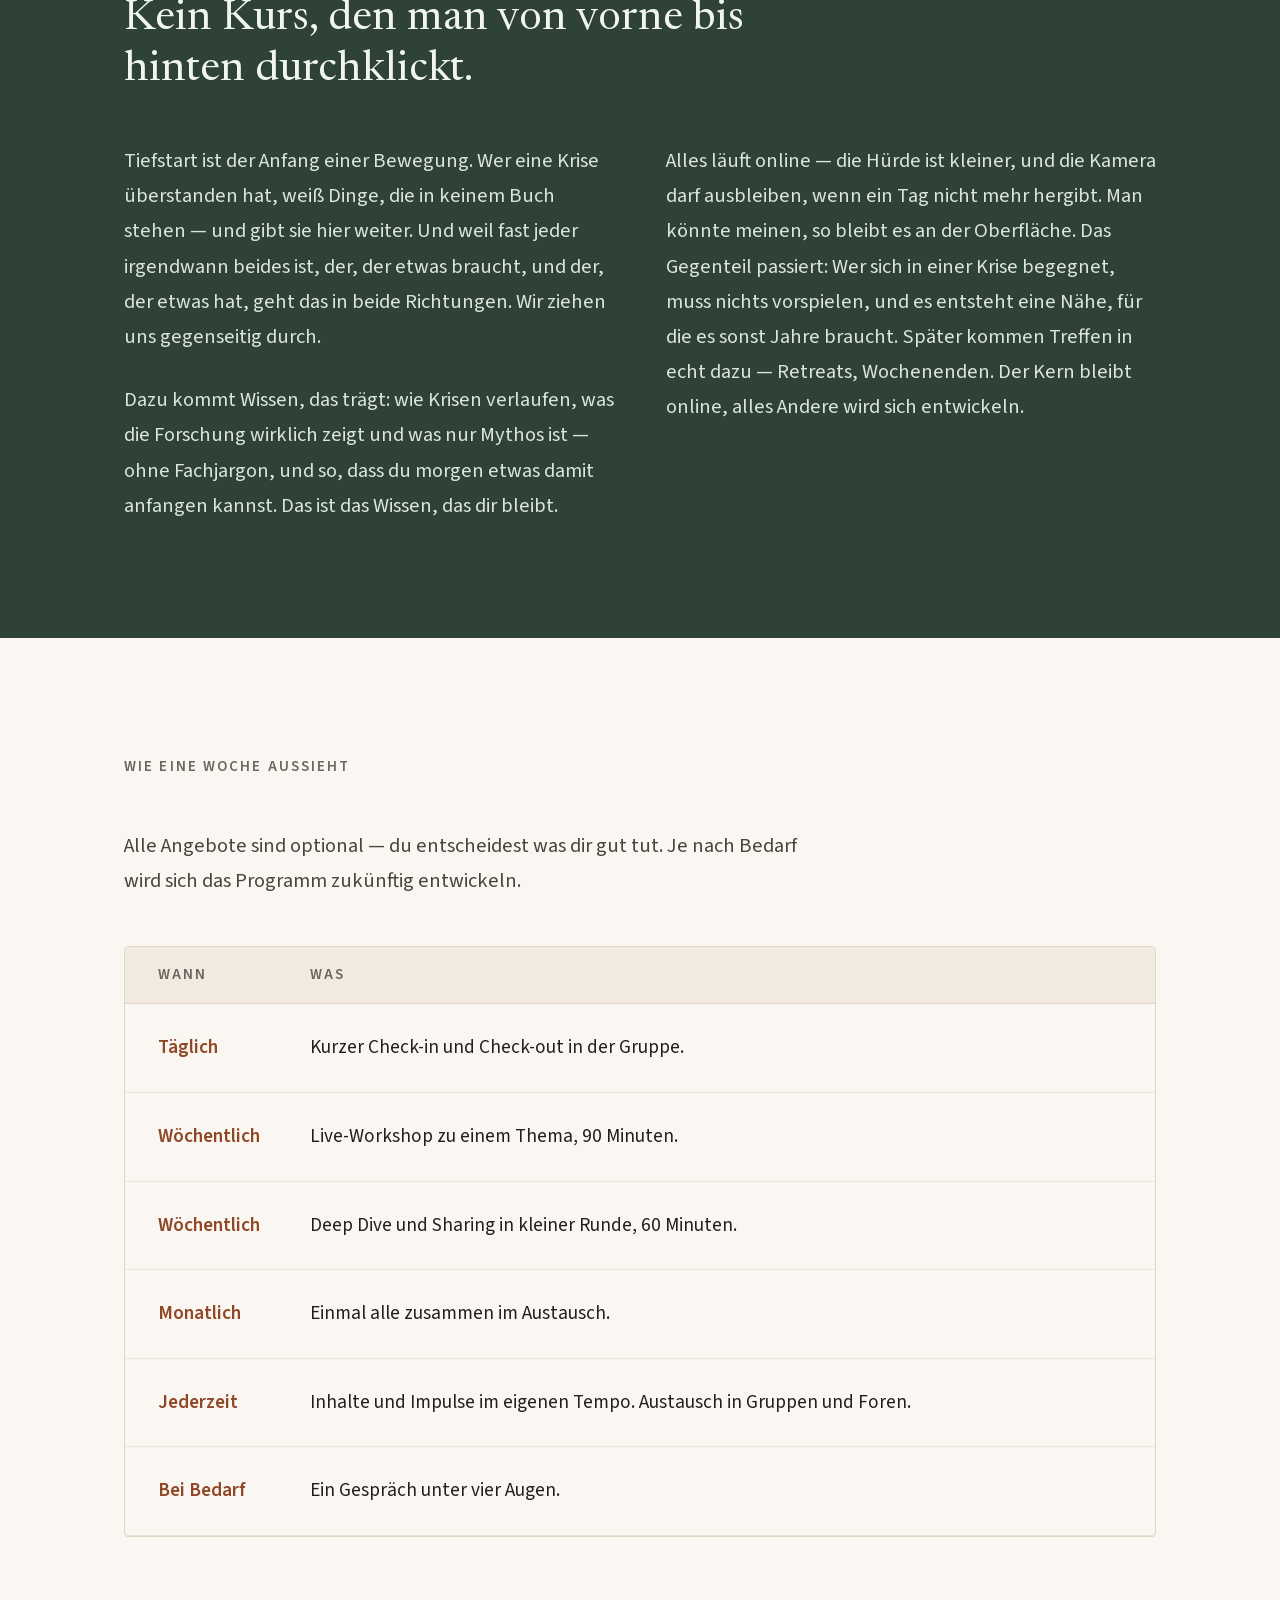
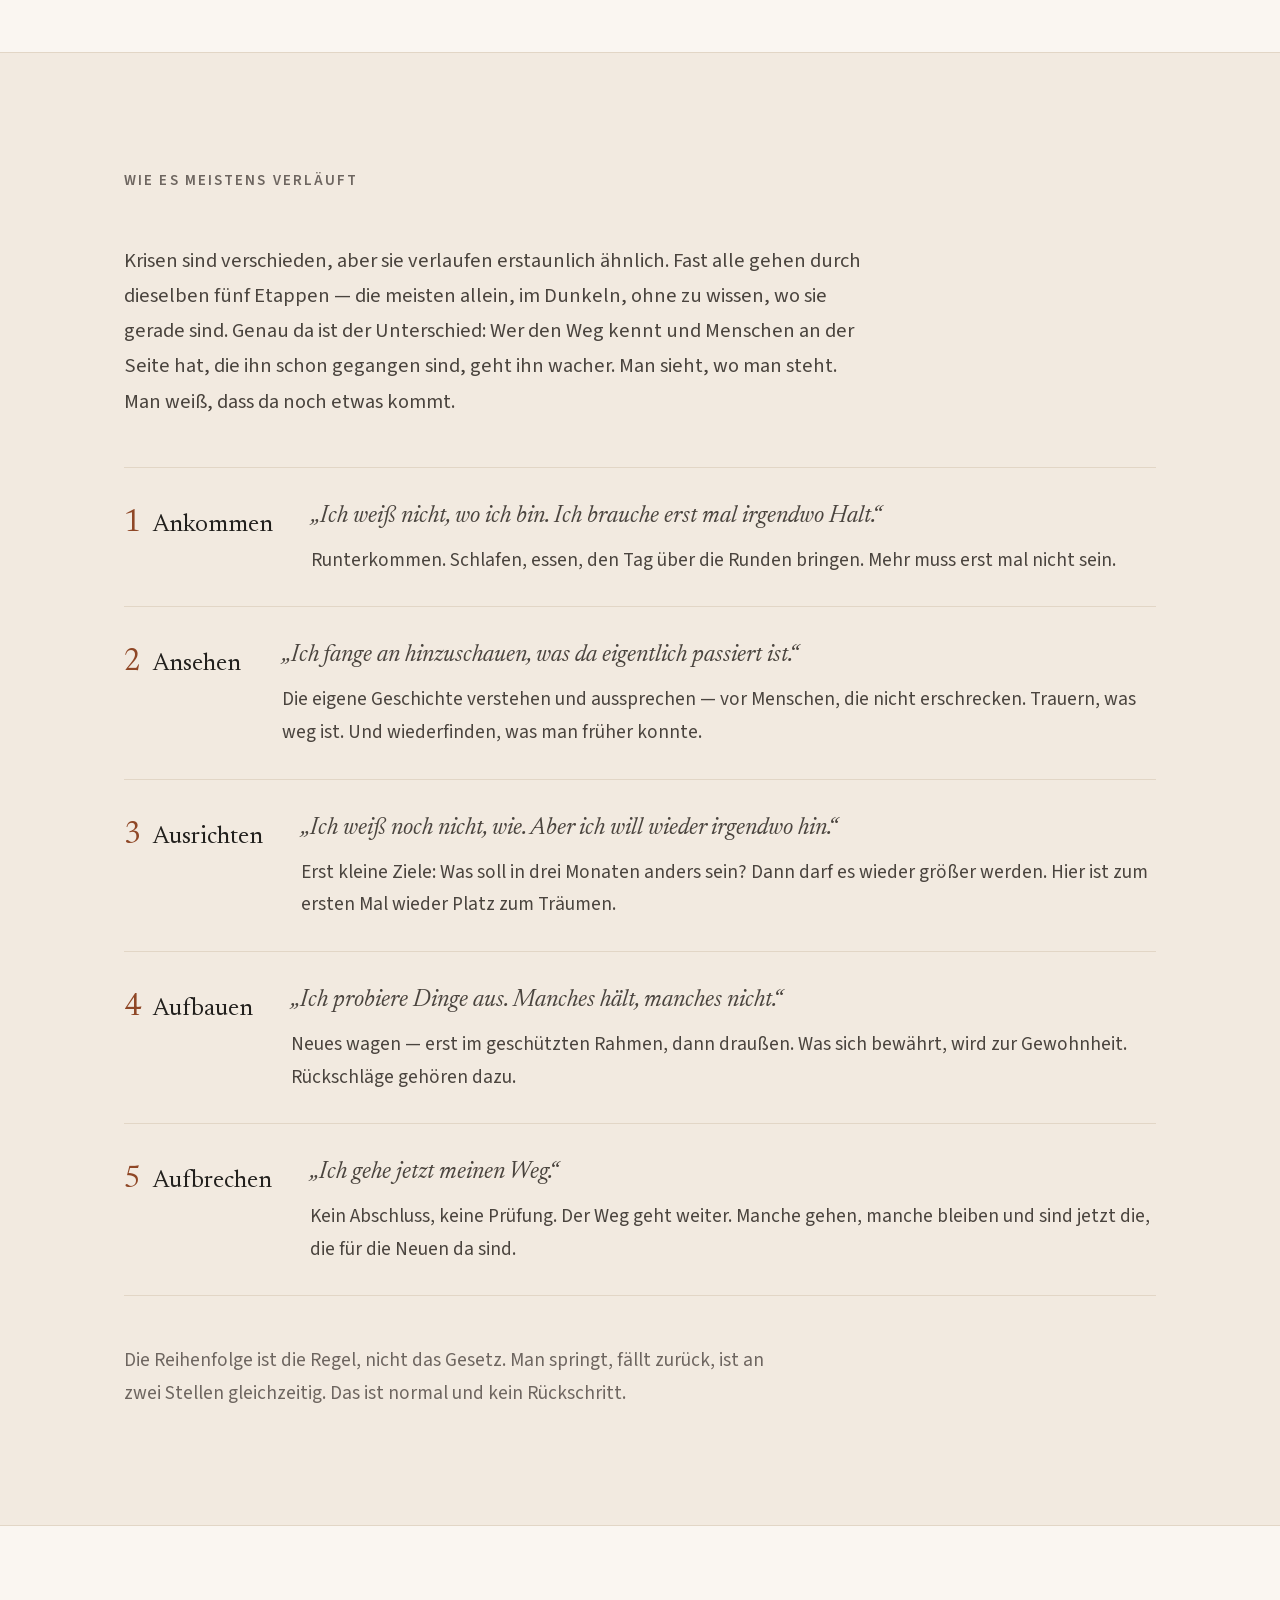
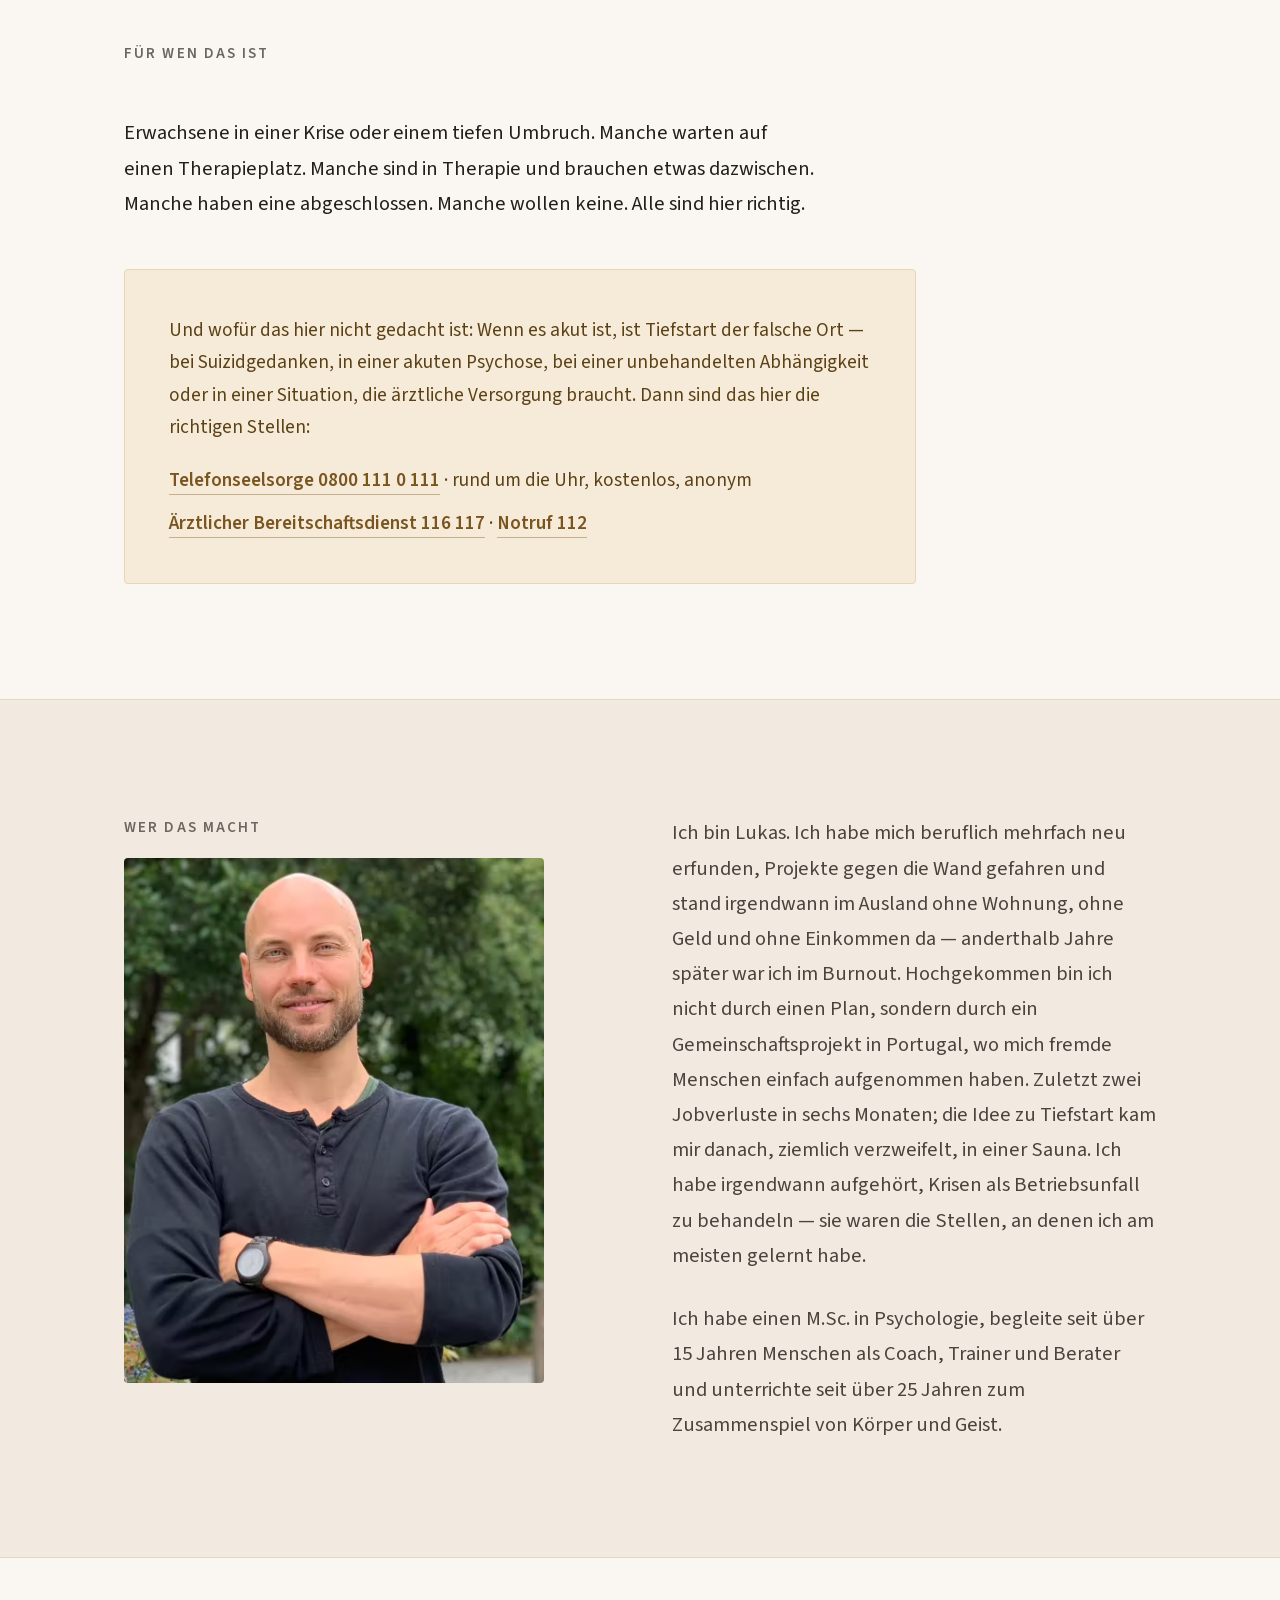
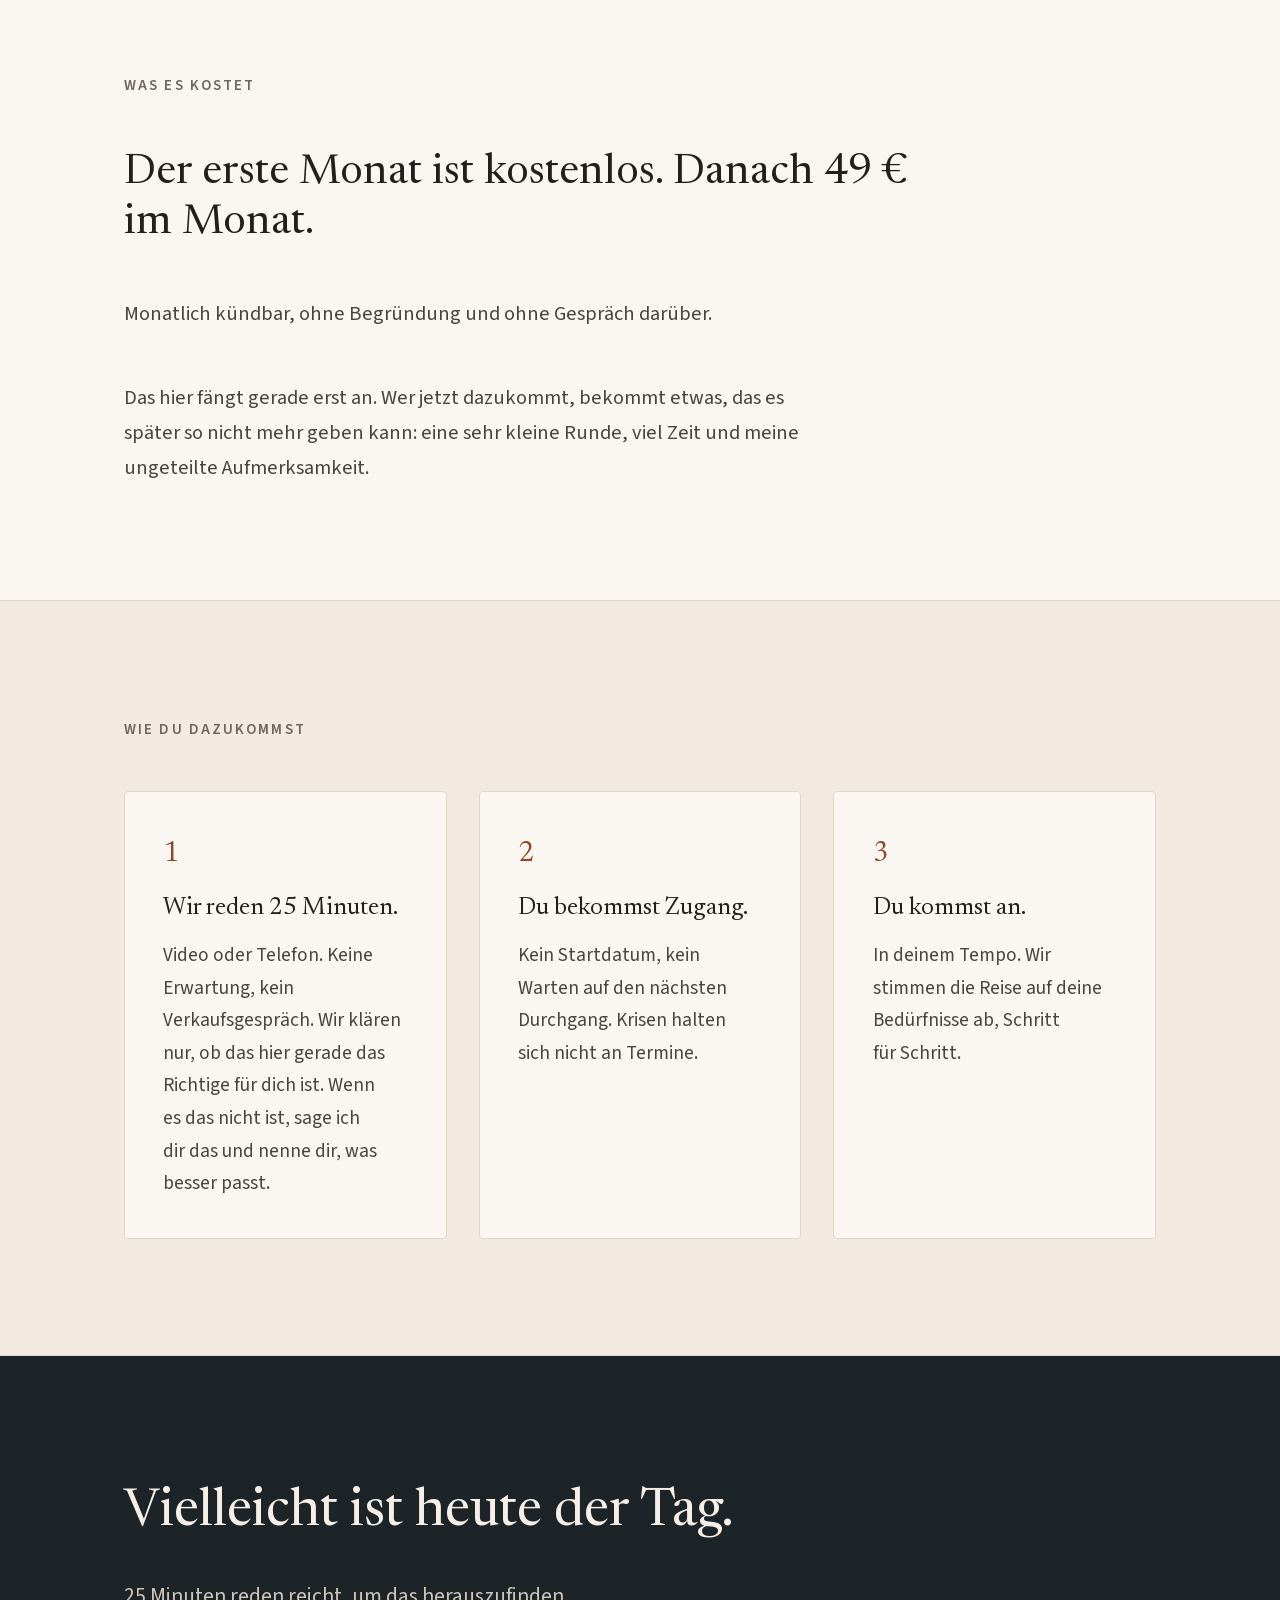
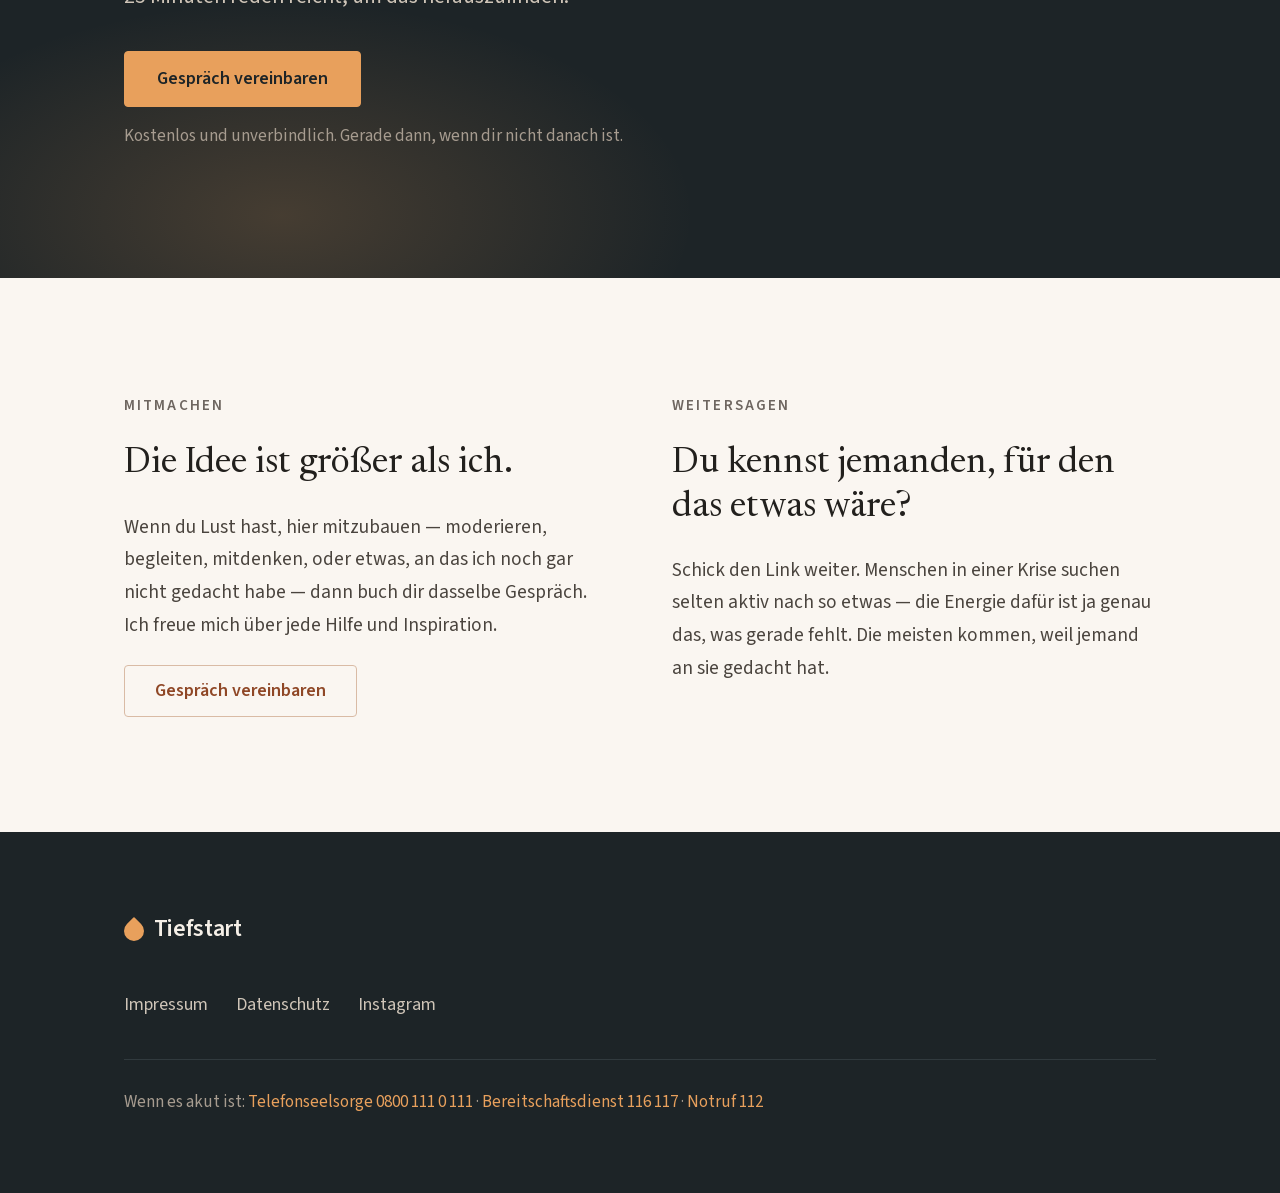
==== commit e838af28: "Kontakt-Link aus der Fußzeile entfernt, bis die Seite existiert Auf allen vier Seiten. Kommt zurück," ====
--- a/index.html
+++ b/index.html
@@ -23,11 +23,13 @@
 <meta property="og:image" content="https://projekt-tiefstart.de/og-image.jpg">
 <meta property="og:image:width" content="2400">
 <meta property="og:image:height" content="1260">
+<meta property="og:image:alt" content="Wortmarke Tiefstart mit Tropfen-Zeichen auf hellem Grund, darunter der Satz: Ein Ort für Menschen in einer Krise.">
 
 <meta name="twitter:card" content="summary_large_image">
 <meta name="twitter:title" content="Tiefstart – begleitete Online-Gemeinschaft in der Krise">
 <meta name="twitter:description" content="Eine begleitete Online-Gemeinschaft für Menschen in einer Krise. Fester Takt, kleine Gruppen, Menschen, die es kennen. Keine Therapie, kein Ersatz dafür.">
 <meta name="twitter:image" content="https://projekt-tiefstart.de/og-image.jpg">
+<meta name="twitter:image:alt" content="Wortmarke Tiefstart mit Tropfen-Zeichen auf hellem Grund, darunter der Satz: Ein Ort für Menschen in einer Krise.">
 
 <link rel="icon" href="assets/tiefstart-favicon.svg" type="image/svg+xml">
 <link rel="icon" href="/favicon.ico" sizes="32x32">
@@ -326,8 +328,7 @@
     <nav class="seitenfuss__nav" aria-label="Rechtliches und Kontakt">
       <a href="/impressum">Impressum</a>
       <a href="/datenschutz">Datenschutz</a>
-      <a href="/kontakt">Kontakt</a>
-      <a href="https://instagram.com/projekt_tiefstart" target="_blank" rel="noopener">Instagram</a>
+      <a href="https://instagram.com/projekt_tiefstart" target="_blank" rel="noopener noreferrer">Instagram</a>
     </nav>
     <p class="seitenfuss__notfall">Wenn es akut ist: <a href="tel:08001110111">Telefonseelsorge <span class="nowrap">0800 111 0 111</span></a> · <a href="tel:116117">Bereitschaftsdienst <span class="nowrap">116 117</span></a> · <a href="tel:112">Notruf <span class="nowrap">112</span></a></p>
   </div>
--- a/assets/tiefstart.css
+++ b/assets/tiefstart.css
@@ -136,6 +136,7 @@
 h1,
 h2,
 h3,
+h4,
 p {
   margin: 0;
 }
@@ -1001,8 +1002,49 @@
   gap: 12px;
 }
 
+/* Die Datenschutzerklärung nennt Adressen wie
+   privacycenter.instagram.com/policy im Fließtext. Solche URLs enthalten keine
+   Stelle, an der der Browser von sich aus umbricht — bei 375px ragte die
+   längste 16px aus der Textspalte. break-word greift nur dann, wenn ein Wort
+   sonst überliefe, und lässt normalen Text unberührt. */
+.textblock p {
+  overflow-wrap: break-word;
+}
+
+/* Die h4-Zwischenüberschriften der Datenschutzerklärung brauchen etwas mehr
+   Luft nach oben als die 12px, die .textblock allen Kindern gibt — sonst
+   kleben sie am Absatz davor. */
+.textblock h4 {
+  margin-top: 10px;
+}
+
+.textblock h4:first-child {
+  margin-top: 0;
+}
+
 /* Browser setzen address von Haus aus kursiv. */
 .adresse {
   font-style: normal;
 }
 
+/* Label in gemischter Schreibung. Die Datenschutzerklärung hat lange
+   Zwischenüberschriften wie "Allgemeine Hinweise zu den Rechtsgrundlagen der
+   Datenverarbeitung" — in Versalien sinkt dort die Lesegeschwindigkeit spürbar.
+   Nur die Seiten, die diese Klasse setzen, sind betroffen; die kurzen
+   Versal-Label im Impressum und auf der Startseite bleiben unberührt. */
+.label--satz {
+  text-transform: none;
+  letter-spacing: normal;
+}
+
+/* Aufzählungen im Fließtext. Der Browser-Einzug von 40px würde die Punkte aus
+   der Textspalte herausschieben; 1.4em hält sie daran. Abstand 8px, etwas
+   enger als die 12px zwischen den Blöcken. */
+.textliste {
+  margin: 0;
+  padding-left: 1.4em;
+  display: flex;
+  flex-direction: column;
+  gap: 8px;
+}
+
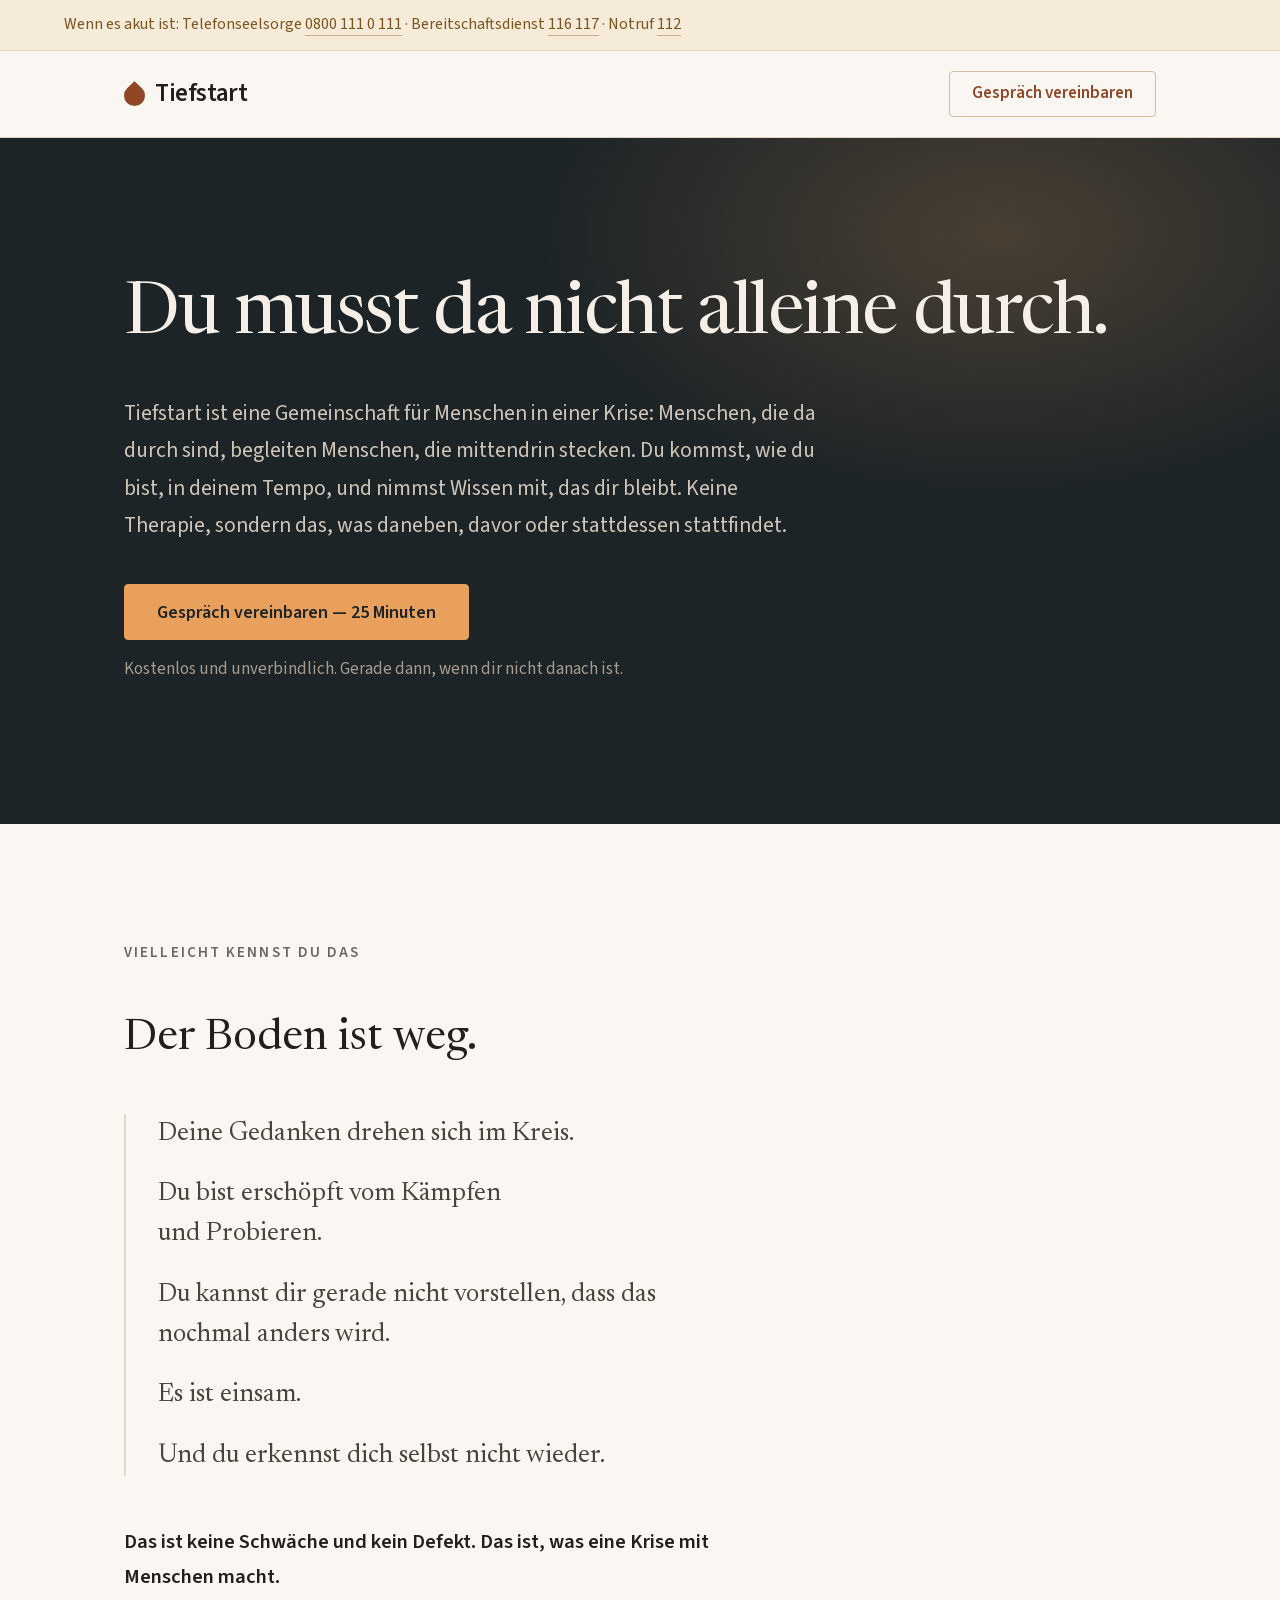
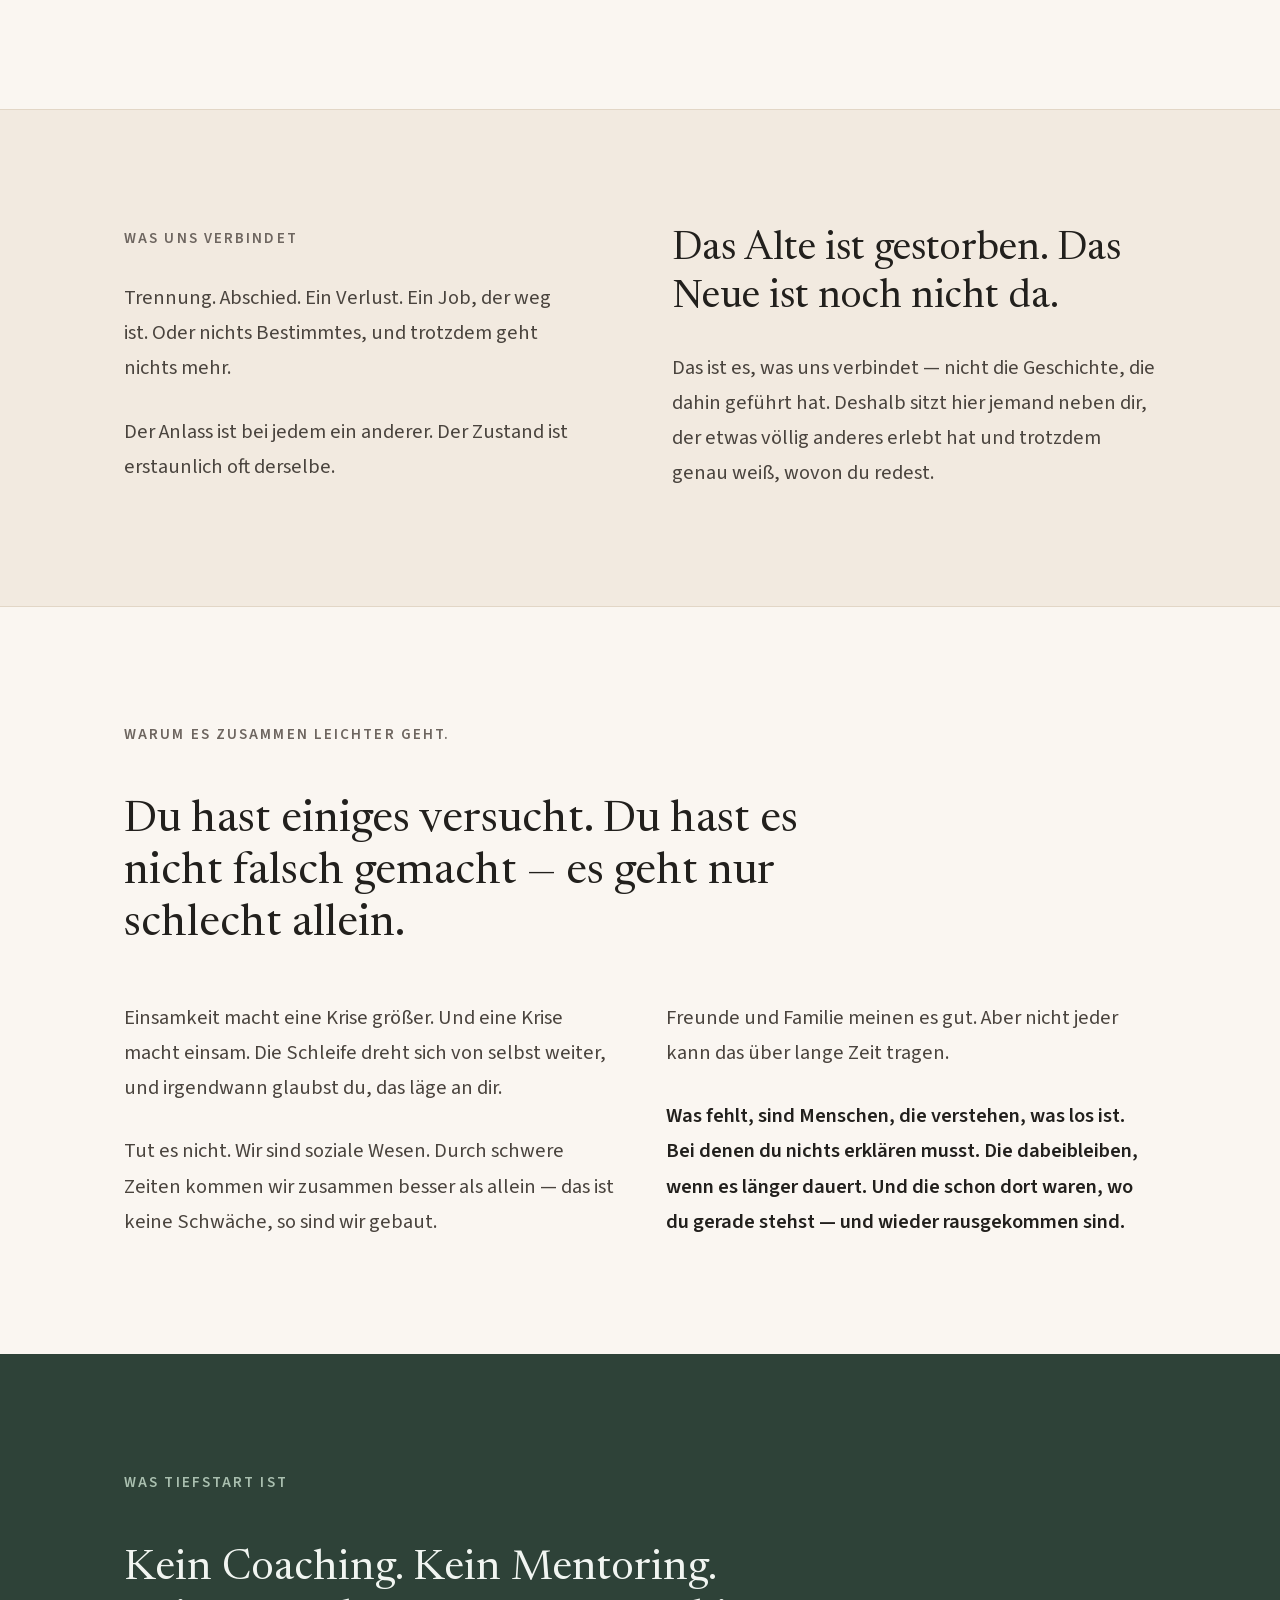
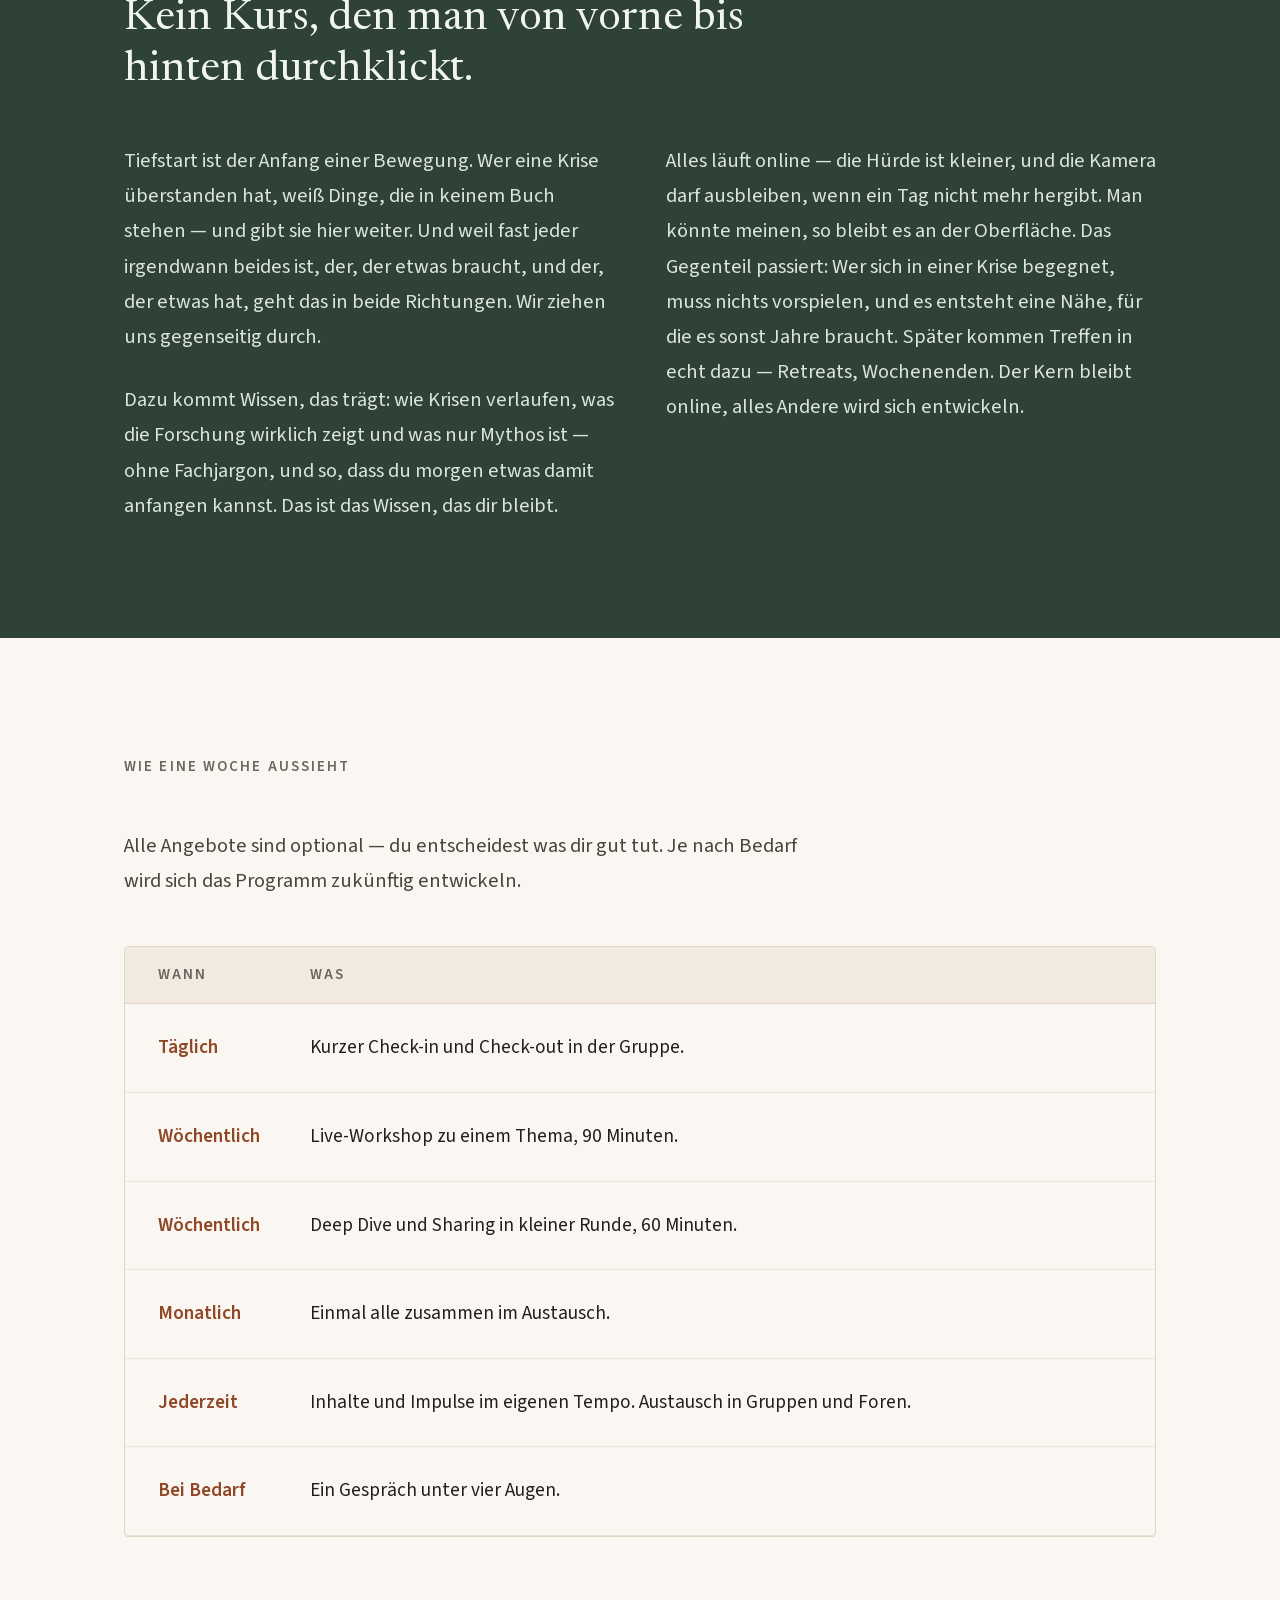
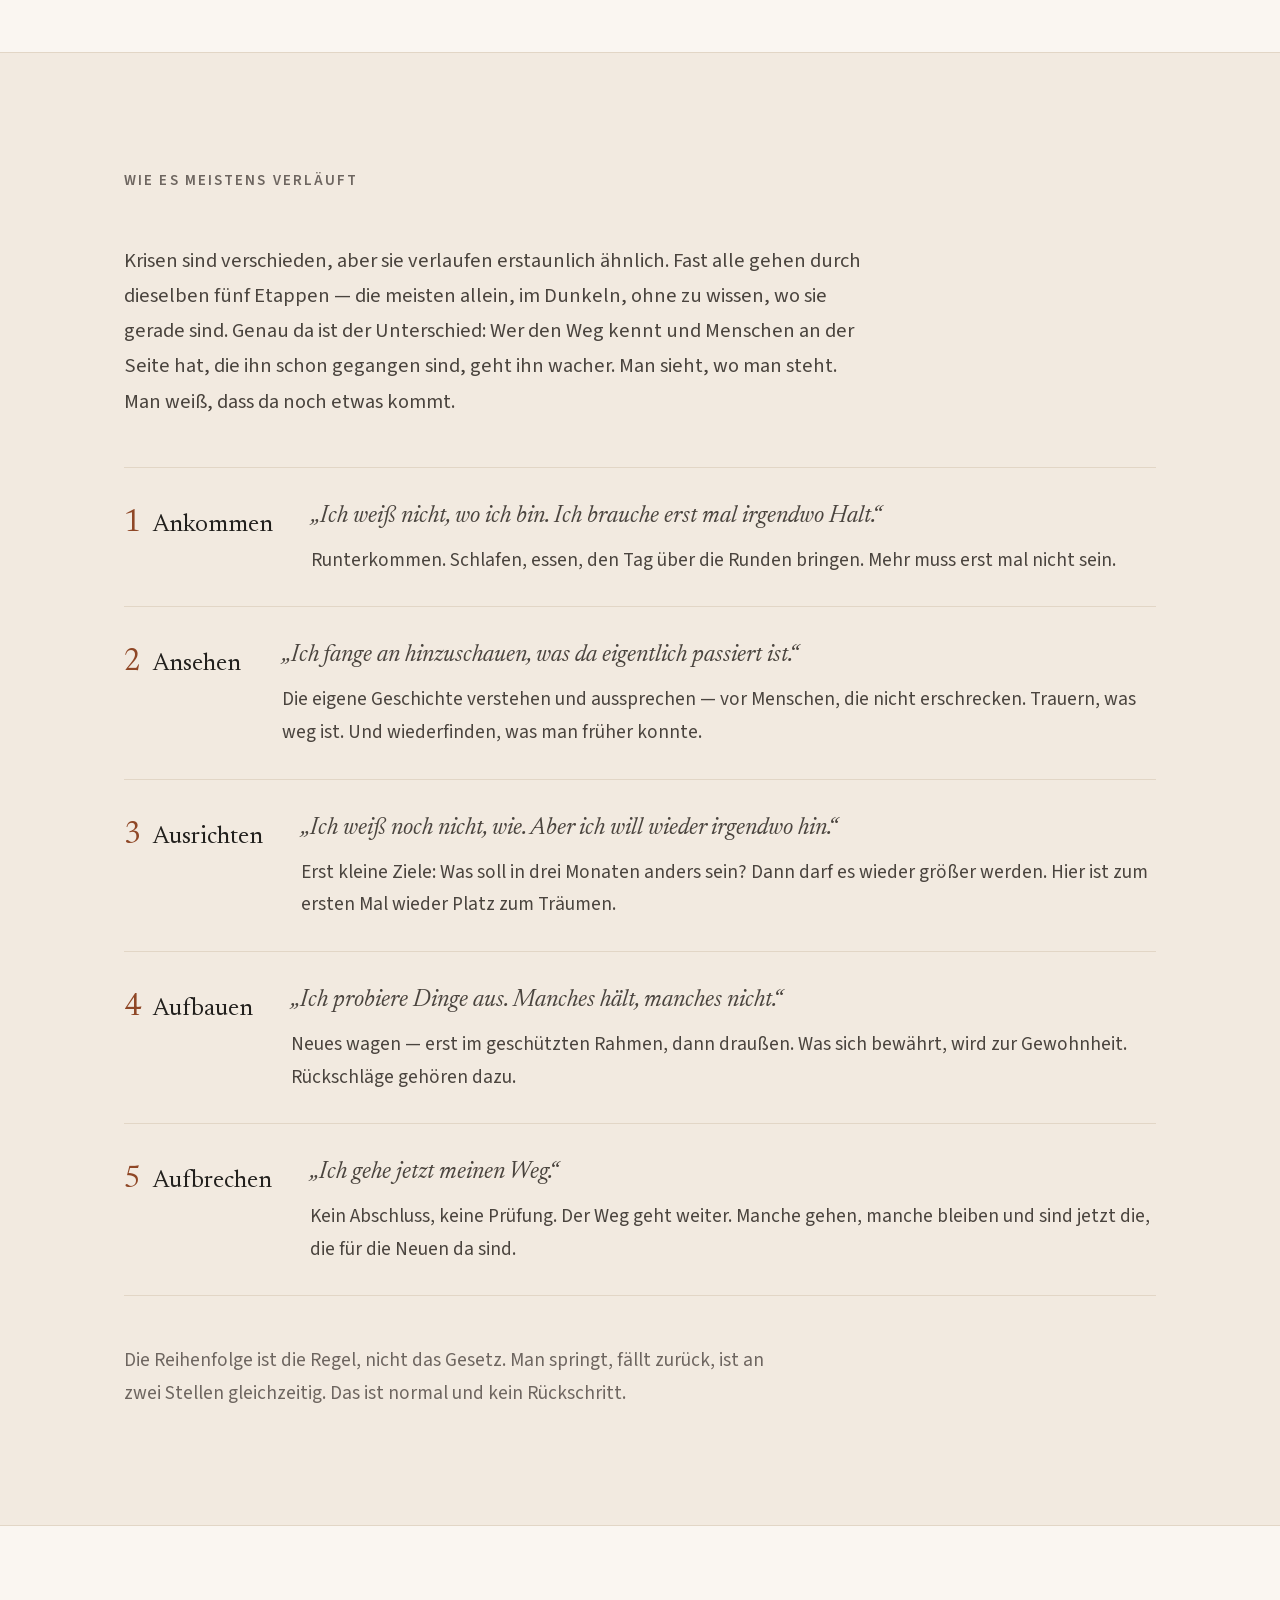
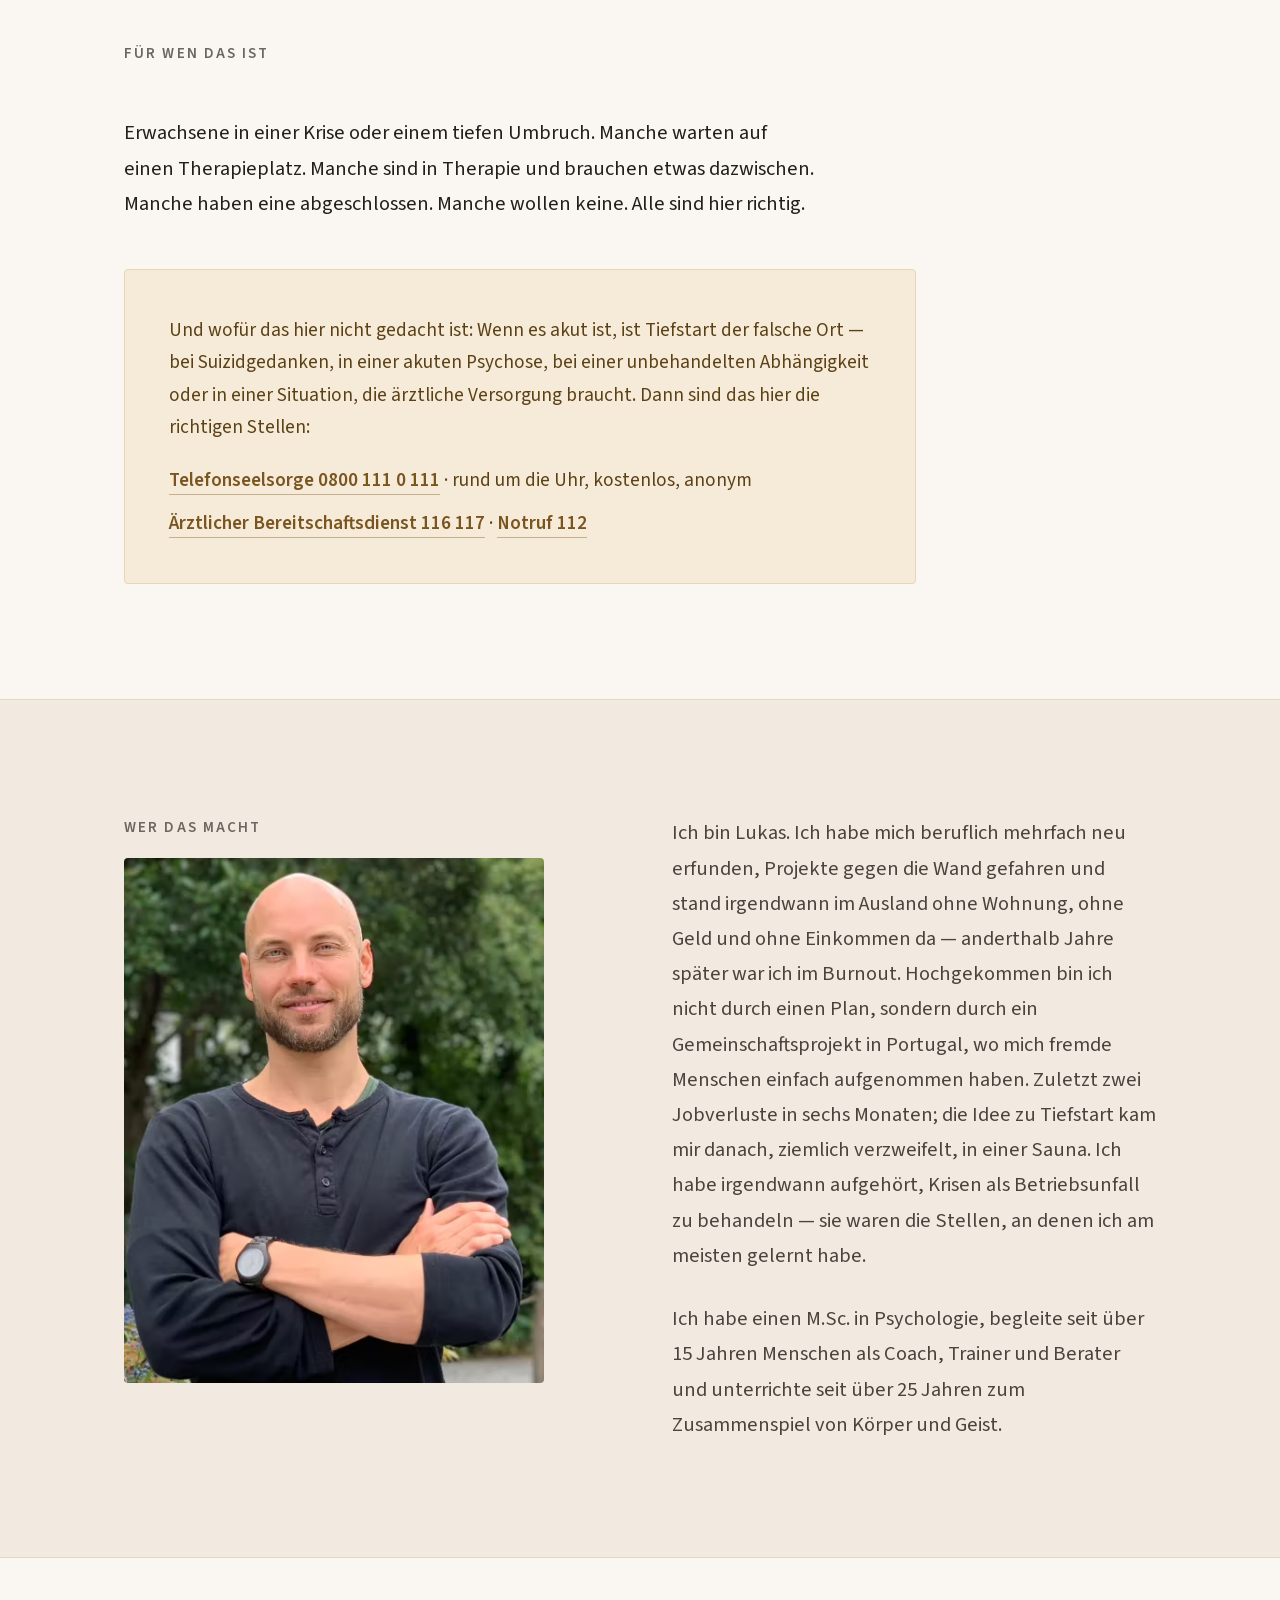
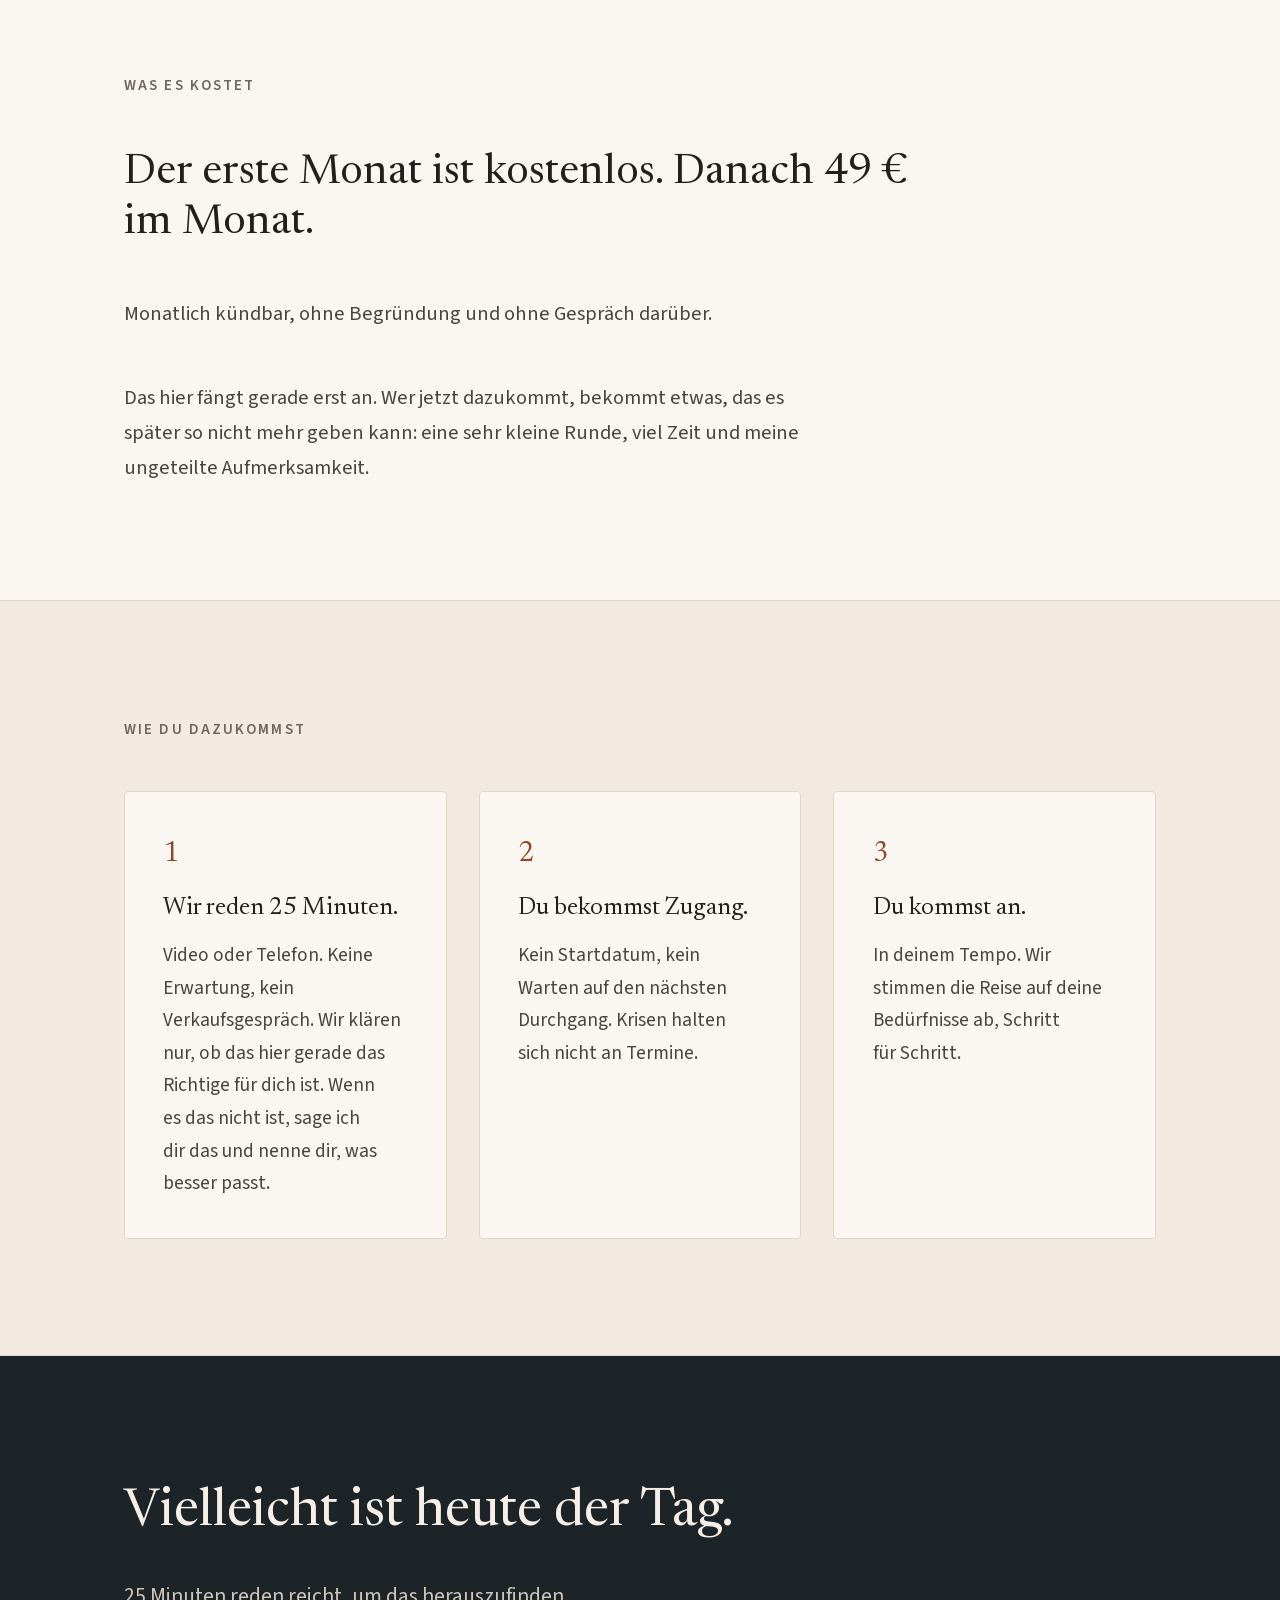
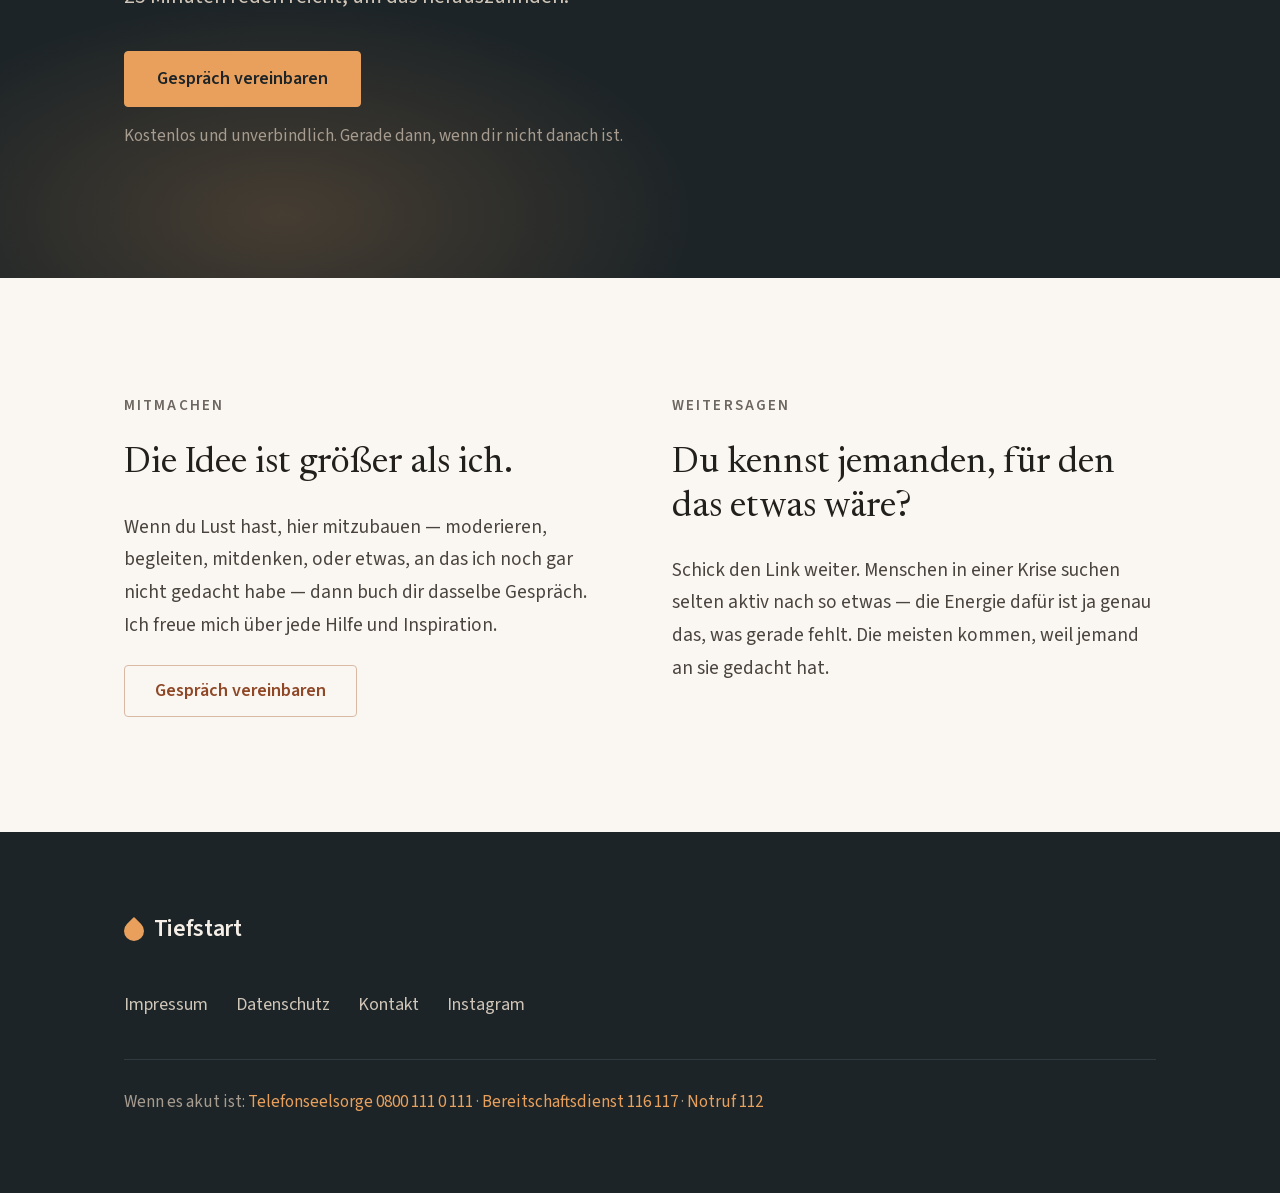
==== commit 92be6811: "Kontaktseite in Fußzeile und Sitemap eingebunden Footer-Link /kontakt auf allen fünf Seiten zwischen" ====
--- a/index.html
+++ b/index.html
@@ -328,6 +328,7 @@
     <nav class="seitenfuss__nav" aria-label="Rechtliches und Kontakt">
       <a href="/impressum">Impressum</a>
       <a href="/datenschutz">Datenschutz</a>
+      <a href="/kontakt">Kontakt</a>
       <a href="https://instagram.com/projekt_tiefstart" target="_blank" rel="noopener noreferrer">Instagram</a>
     </nav>
     <p class="seitenfuss__notfall">Wenn es akut ist: <a href="tel:08001110111">Telefonseelsorge <span class="nowrap">0800 111 0 111</span></a> · <a href="tel:116117">Bereitschaftsdienst <span class="nowrap">116 117</span></a> · <a href="tel:112">Notruf <span class="nowrap">112</span></a></p>
--- a/assets/tiefstart.css
+++ b/assets/tiefstart.css
@@ -311,6 +311,13 @@
   color: var(--text);
 }
 
+/* Kleinste Serifen-Überschrift, für die Zwischenebene langer Textseiten.
+   Gleiche Staffel wie die Etappen- und Schritt-Titel der Startseite. */
+.titel--25 {
+  font-size: clamp(21px, 1.9vw, 25px);
+  line-height: 1.3;
+}
+
 .titel--36 {
   font-size: clamp(26px, 3.2vw, 36px);
   line-height: 1.2;
@@ -786,7 +793,10 @@
   gap: 20px;
 }
 
-.hinweisfeld p {
+/* Auch Listeneinträge, nicht nur Absätze: die Kontaktseite stellt die
+   Notfallnummern als Liste in dieses Feld. */
+.hinweisfeld p,
+.hinweisfeld li {
   font-size: var(--fs-klein);
   line-height: 1.7;
   color: var(--warn-text);
@@ -1027,16 +1037,6 @@
   font-style: normal;
 }
 
-/* Label in gemischter Schreibung. Die Datenschutzerklärung hat lange
-   Zwischenüberschriften wie "Allgemeine Hinweise zu den Rechtsgrundlagen der
-   Datenverarbeitung" — in Versalien sinkt dort die Lesegeschwindigkeit spürbar.
-   Nur die Seiten, die diese Klasse setzen, sind betroffen; die kurzen
-   Versal-Label im Impressum und auf der Startseite bleiben unberührt. */
-.label--satz {
-  text-transform: none;
-  letter-spacing: normal;
-}
-
 /* Aufzählungen im Fließtext. Der Browser-Einzug von 40px würde die Punkte aus
    der Textspalte herausschieben; 1.4em hält sie daran. Abstand 8px, etwas
    enger als die 12px zwischen den Blöcken. */
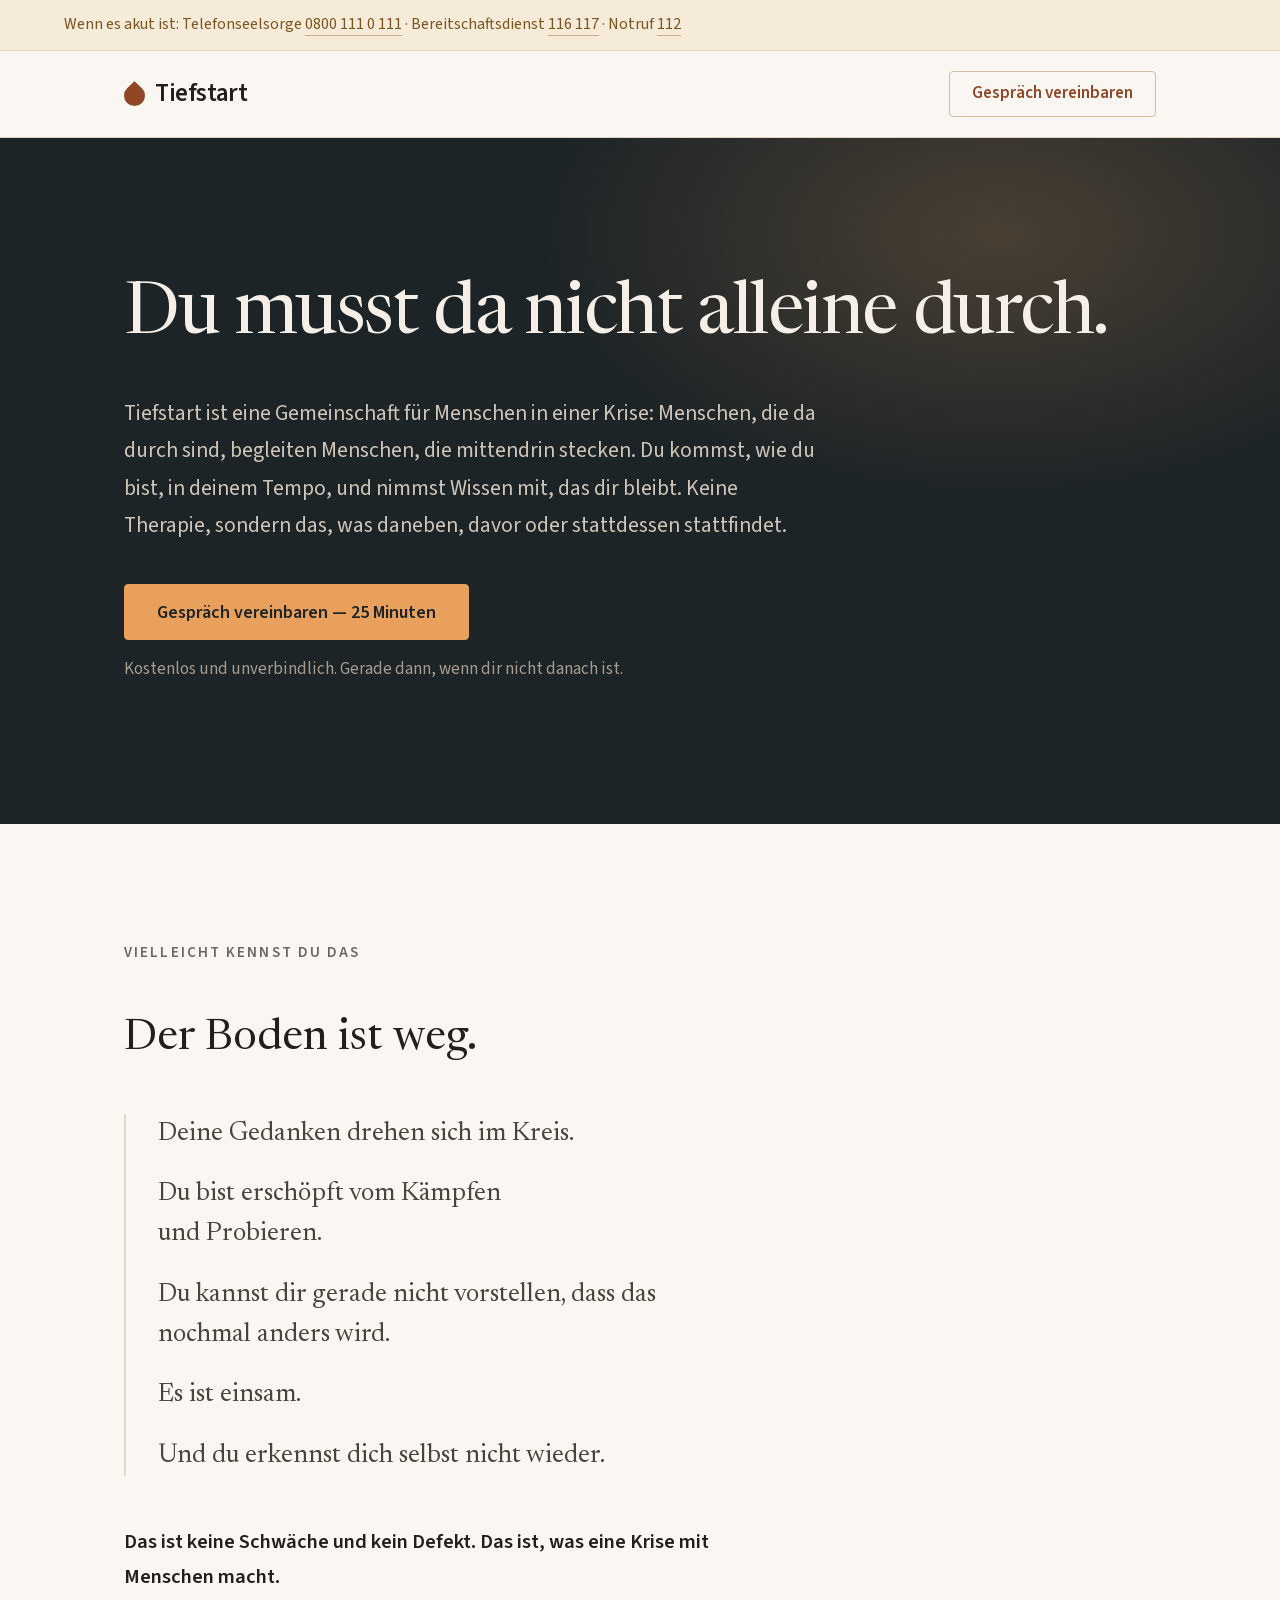
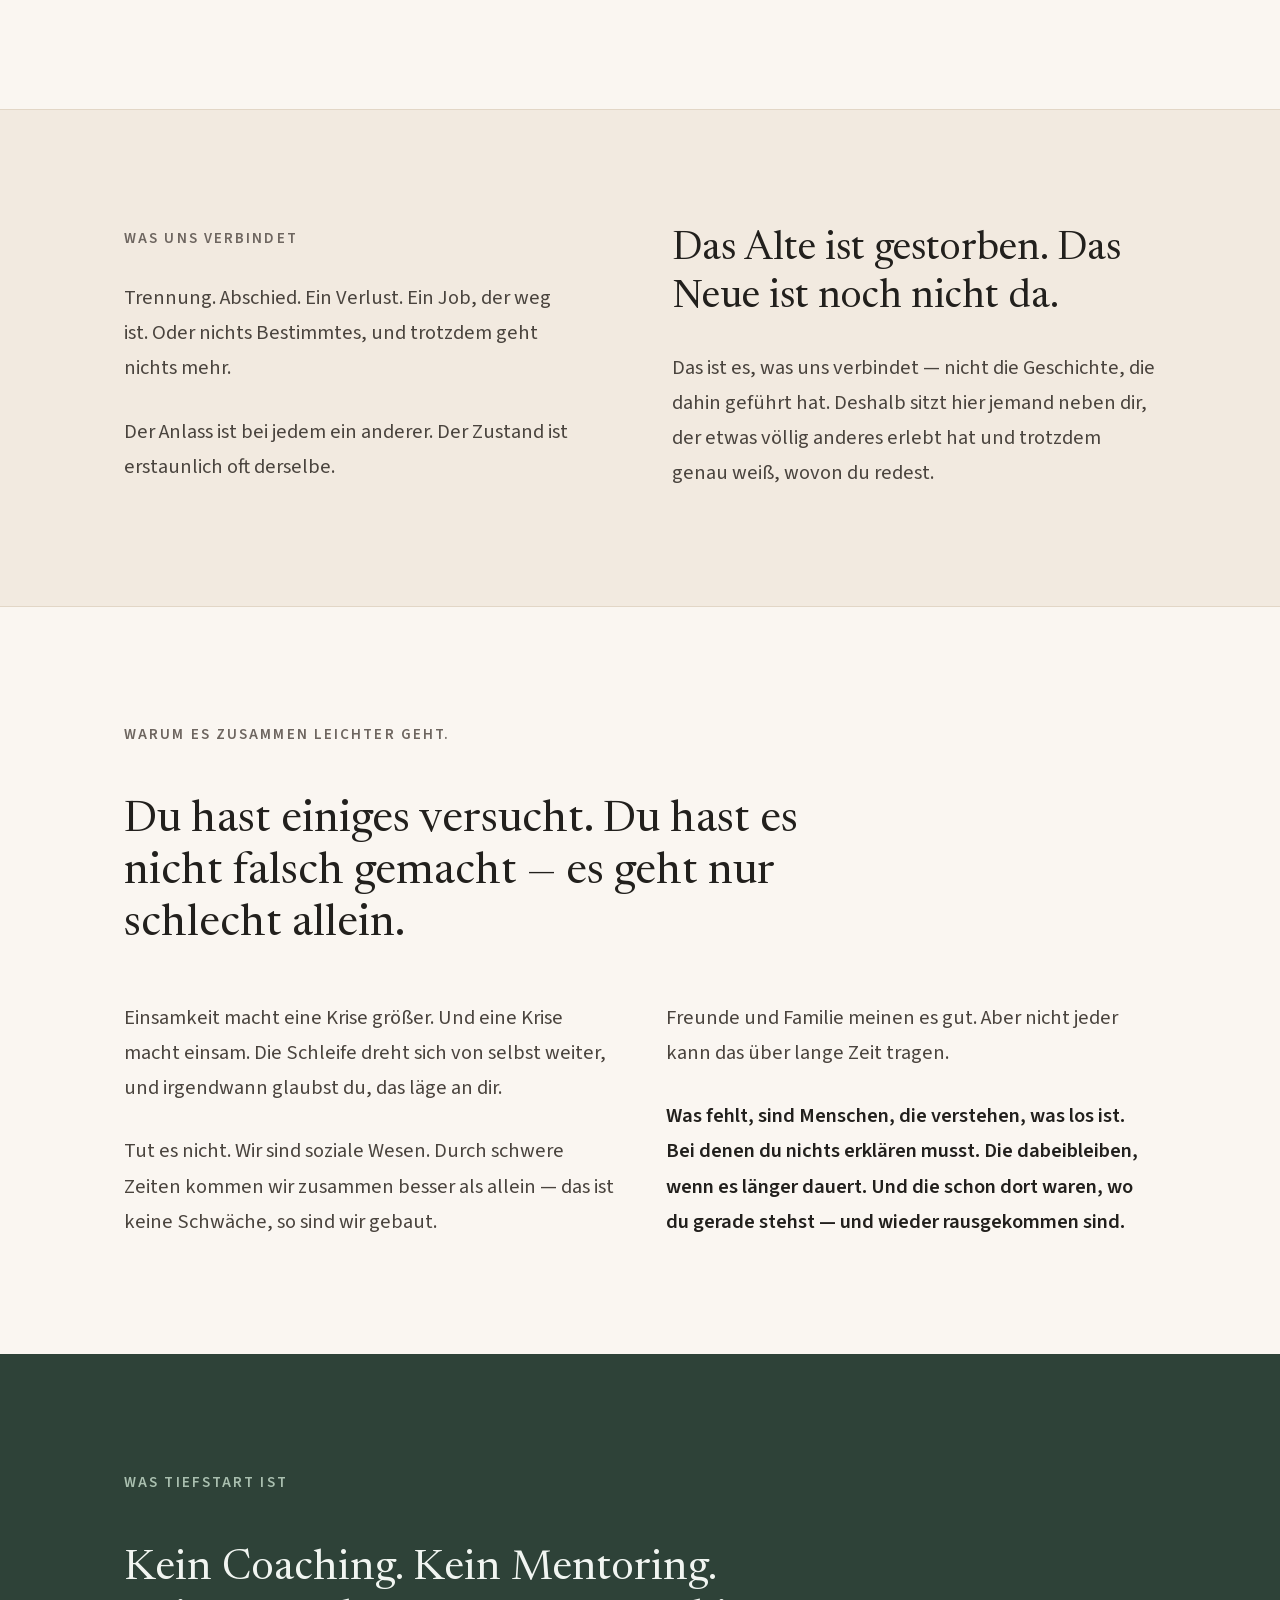
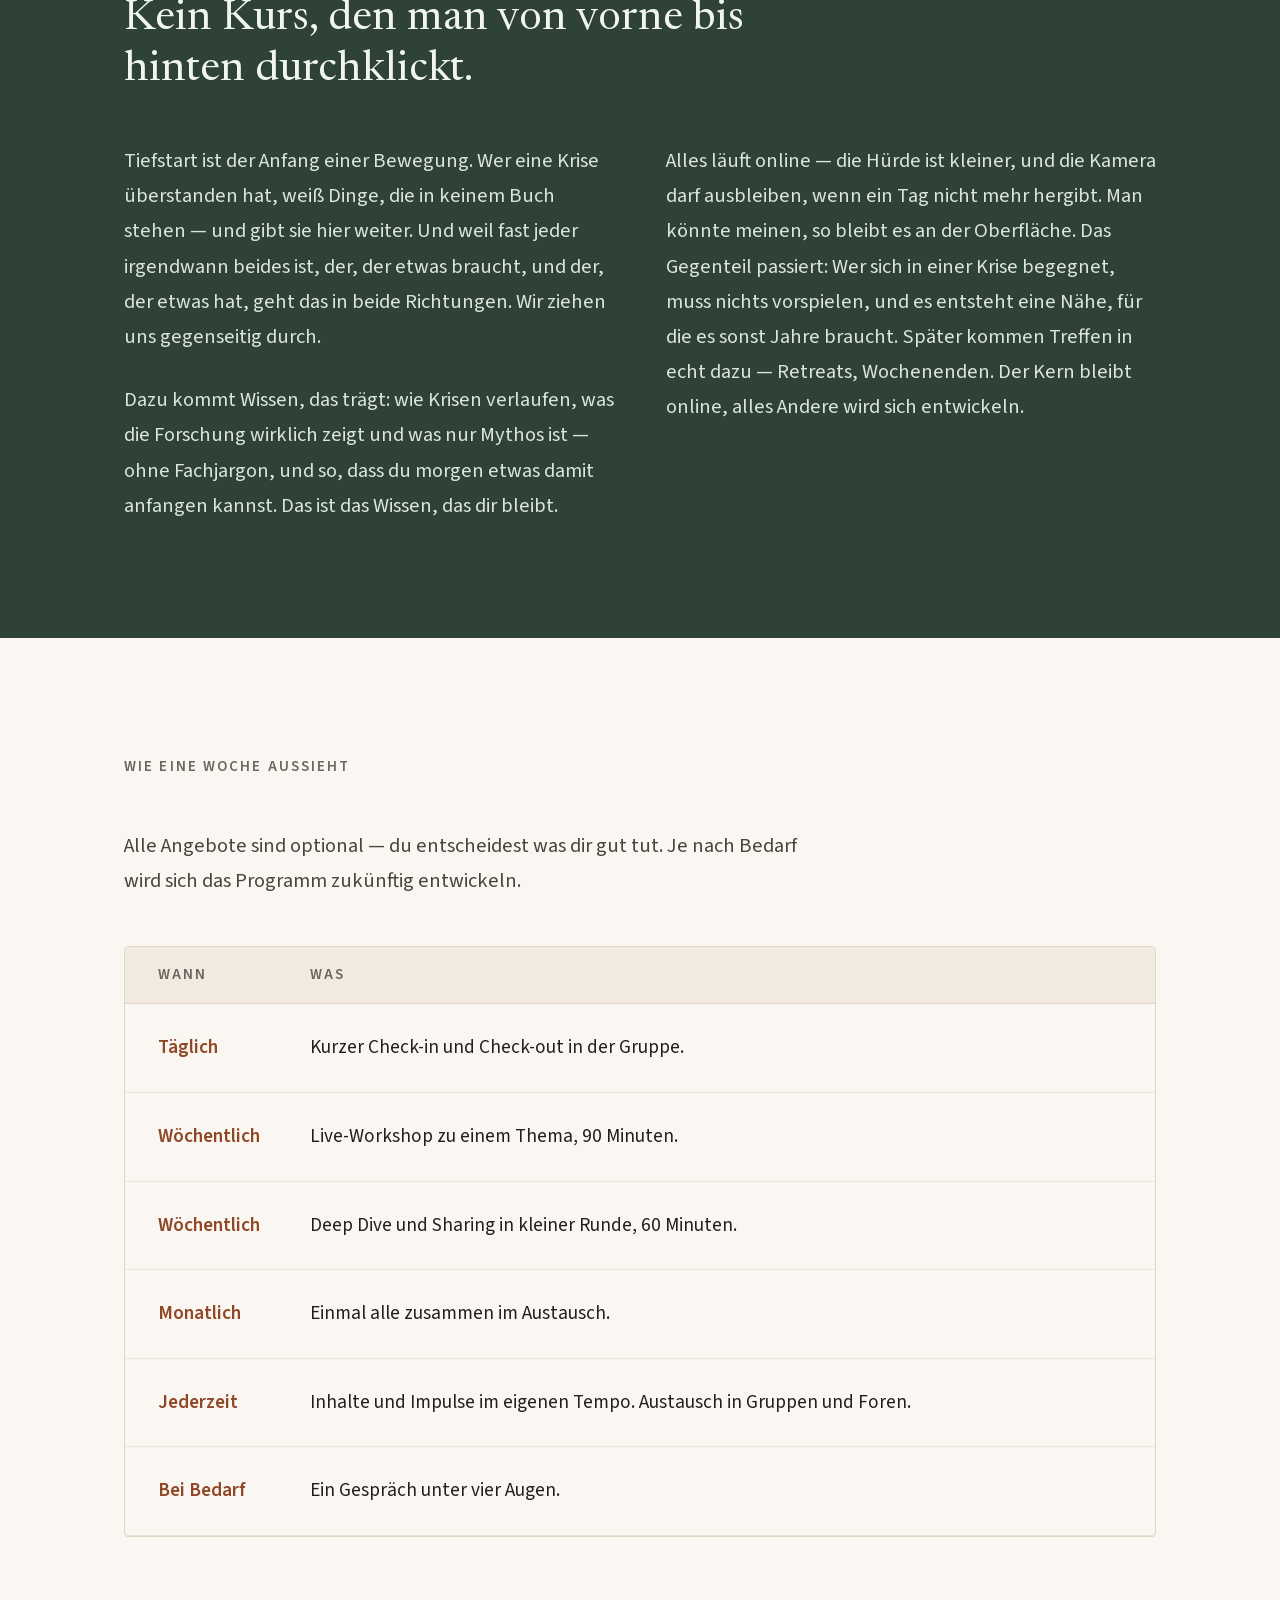
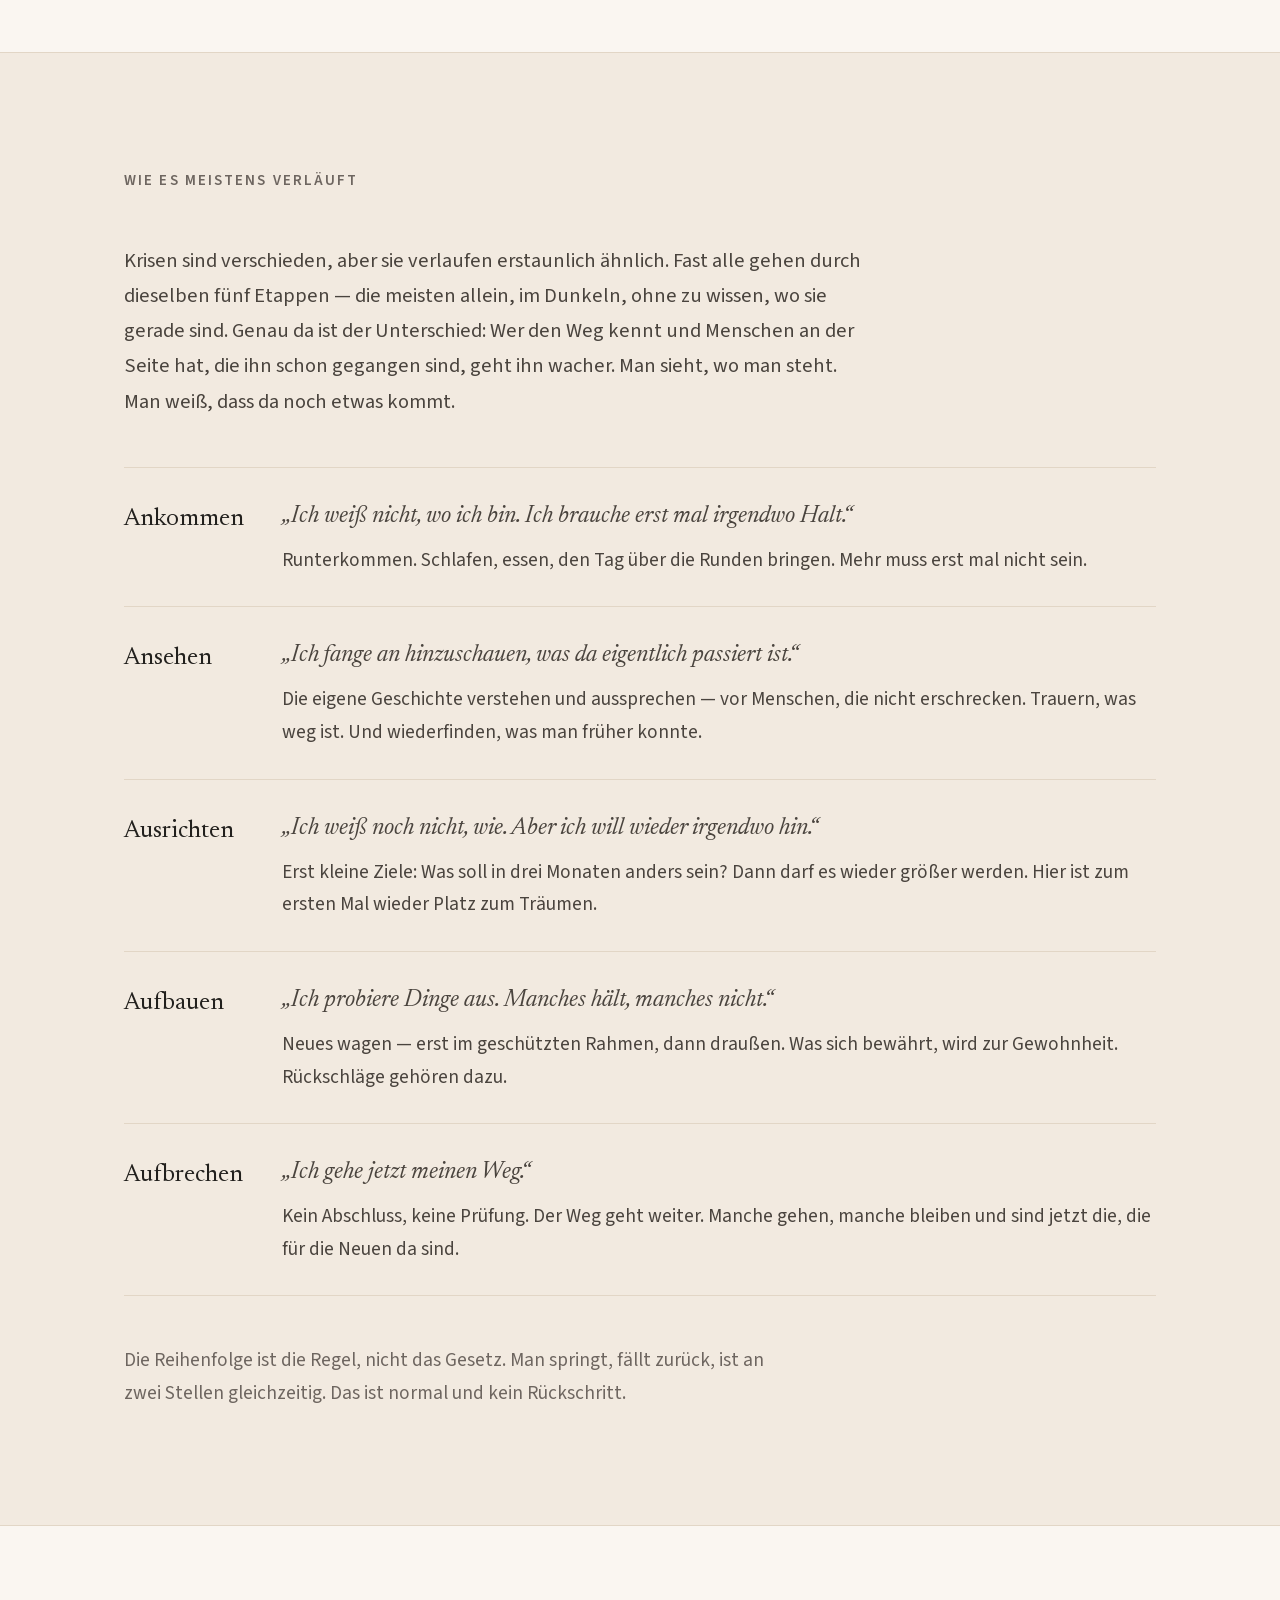
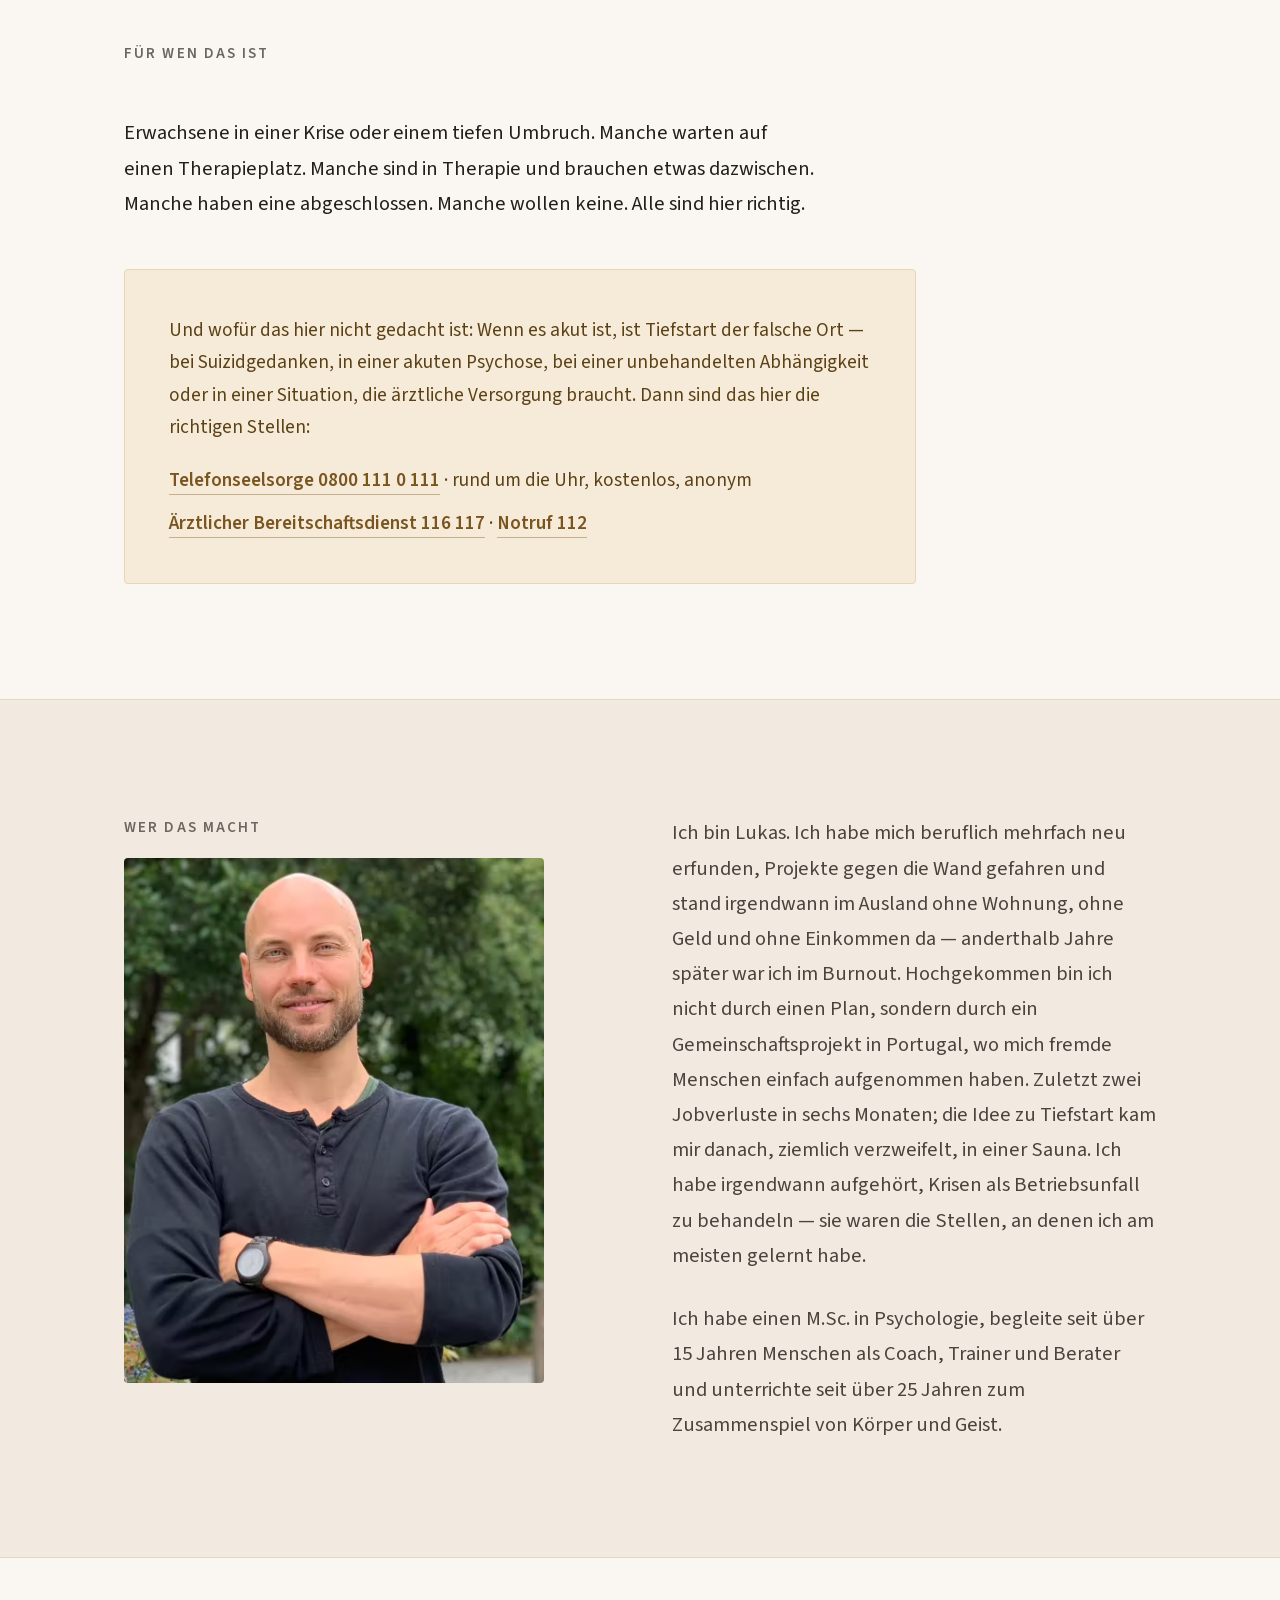
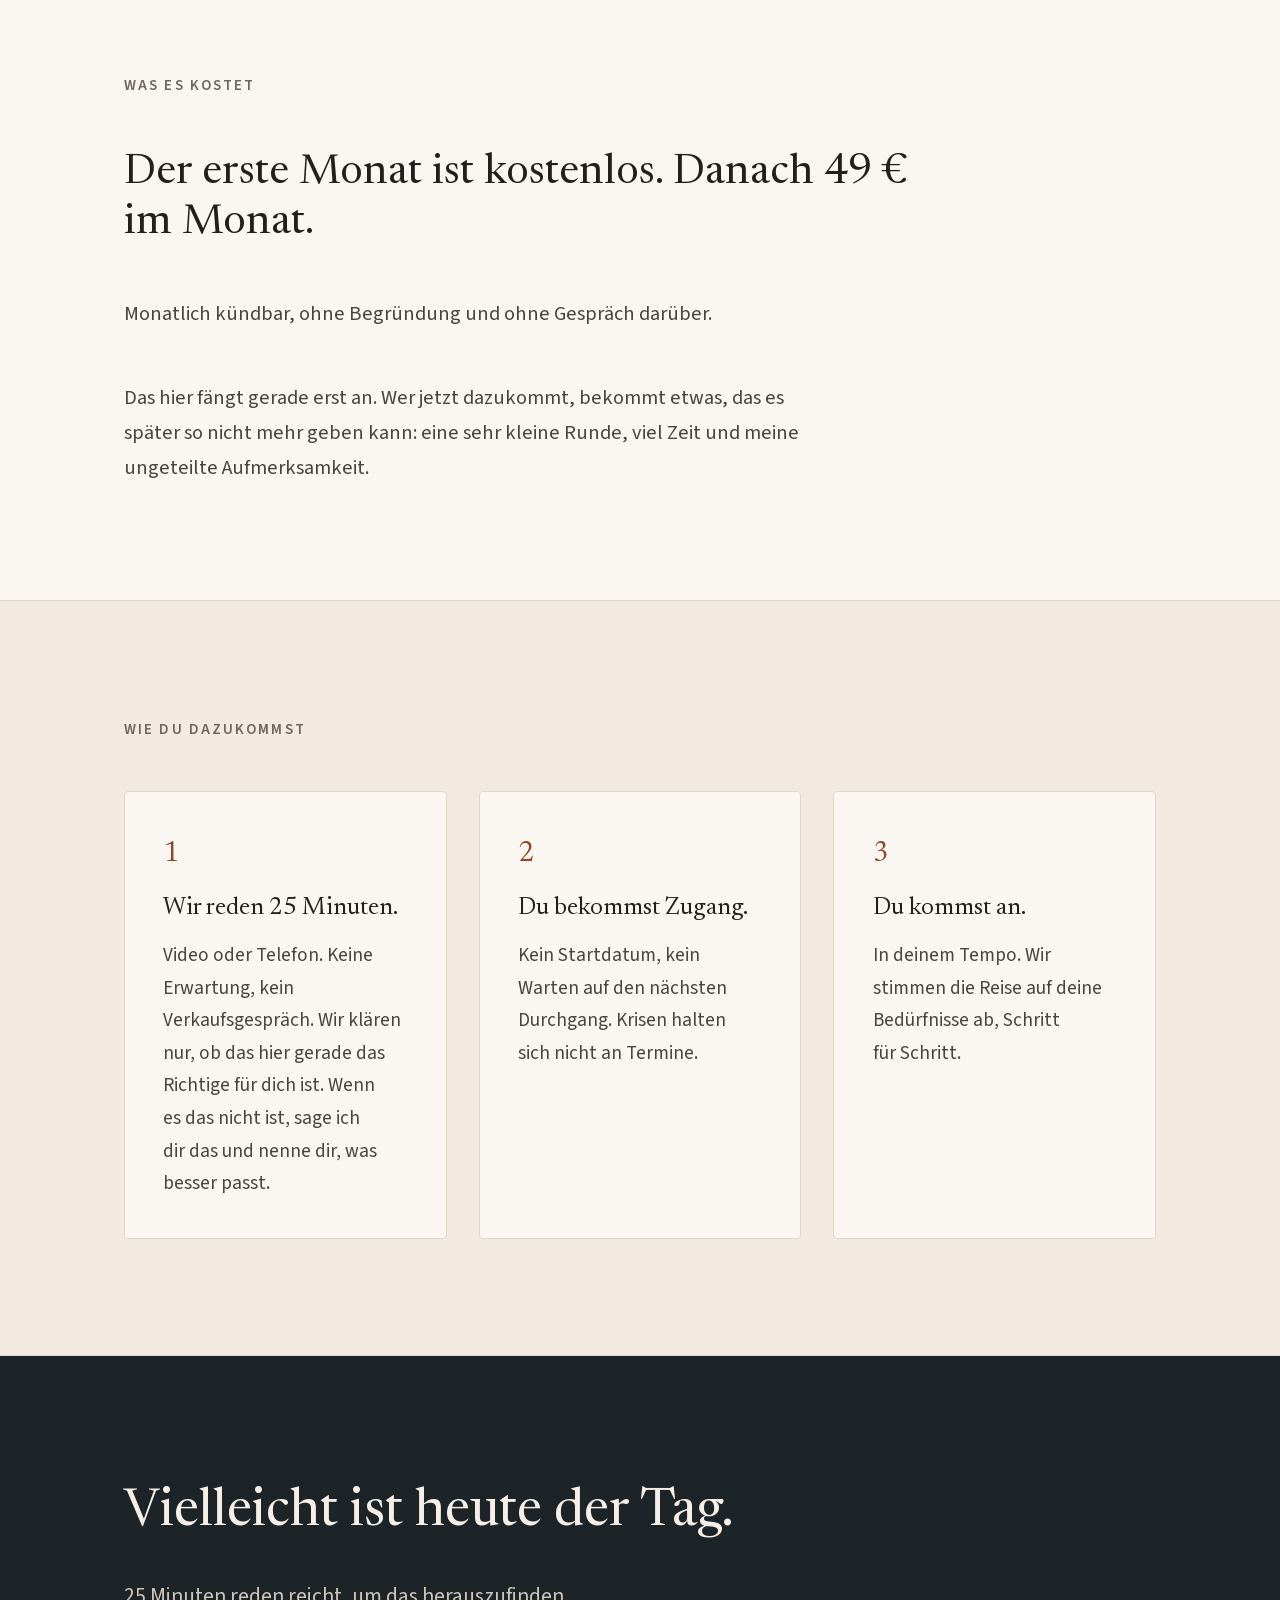
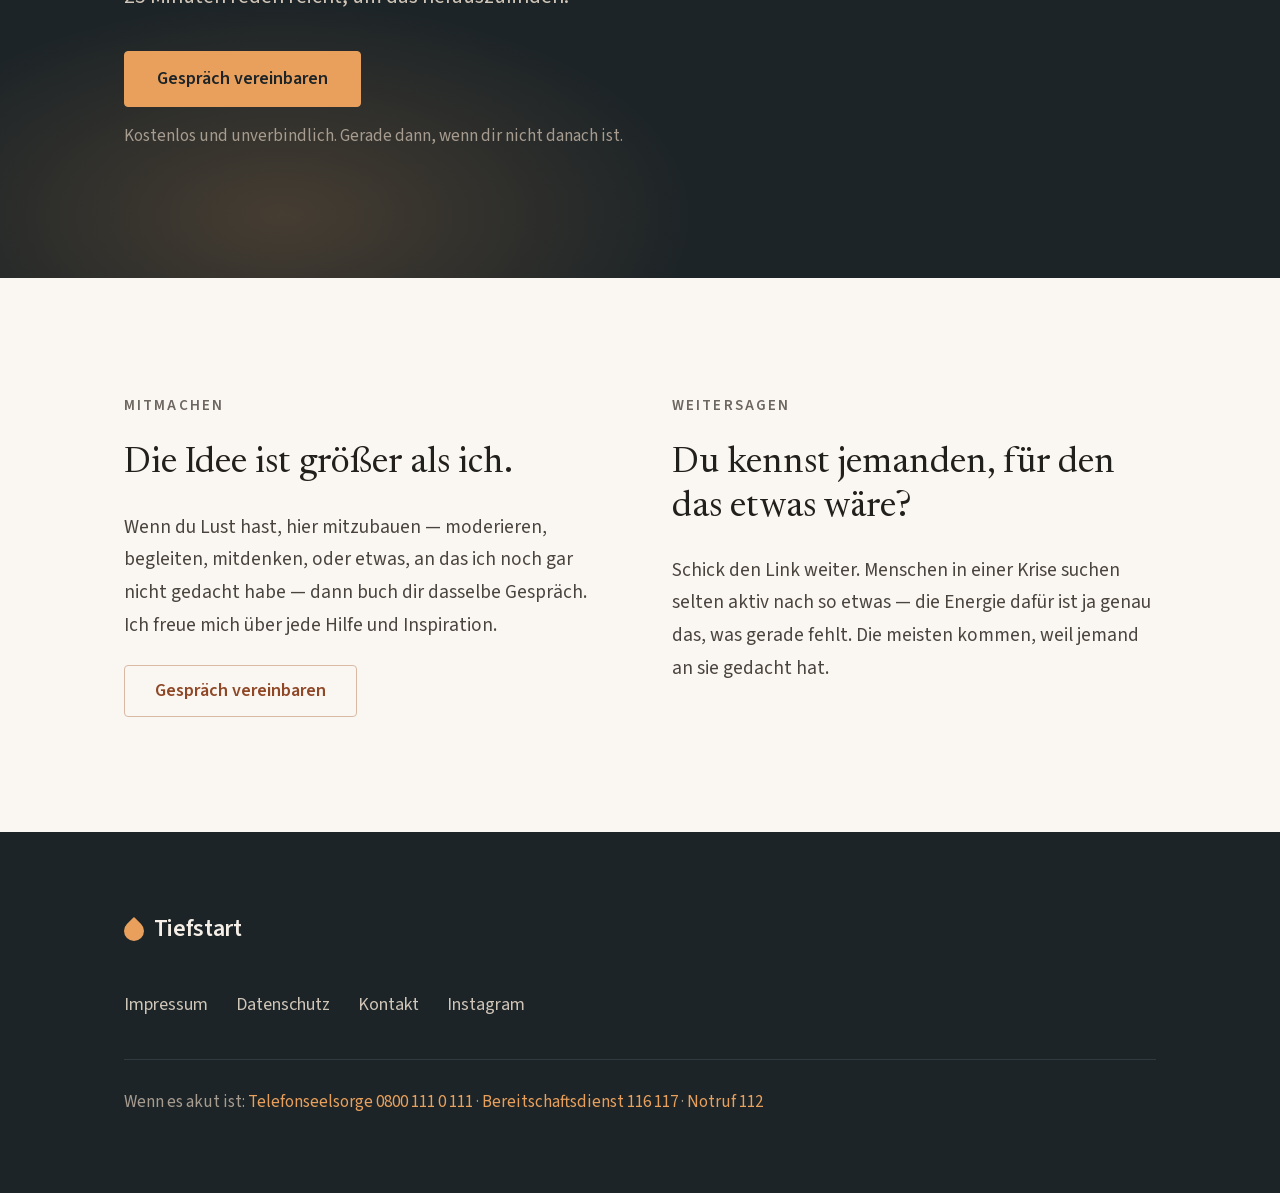
==== commit 8549a844: "Nummerierung der Etappen entfernt Die fünf Ziffern-Spans in Sektion 07 sind raus, die Etappennamen u" ====
--- a/index.html
+++ b/index.html
@@ -179,7 +179,7 @@
       <div class="etappen">
         <div class="etappe">
           <div class="etappe__kopf">
-            <span class="etappe__nr">1</span><h3 class="etappe__titel">Ankommen</h3>
+            <h3 class="etappe__titel">Ankommen</h3>
           </div>
           <div class="etappe__body">
             <p class="etappe__zitat">„Ich weiß nicht, wo ich bin. Ich brauche erst mal irgendwo Halt.“</p>
@@ -188,7 +188,7 @@
         </div>
         <div class="etappe">
           <div class="etappe__kopf">
-            <span class="etappe__nr">2</span><h3 class="etappe__titel">Ansehen</h3>
+            <h3 class="etappe__titel">Ansehen</h3>
           </div>
           <div class="etappe__body">
             <p class="etappe__zitat">„Ich fange an hinzuschauen, was da eigentlich passiert ist.“</p>
@@ -197,7 +197,7 @@
         </div>
         <div class="etappe">
           <div class="etappe__kopf">
-            <span class="etappe__nr">3</span><h3 class="etappe__titel">Ausrichten</h3>
+            <h3 class="etappe__titel">Ausrichten</h3>
           </div>
           <div class="etappe__body">
             <p class="etappe__zitat">„Ich weiß noch nicht, wie. Aber ich will wieder irgendwo hin.“</p>
@@ -206,7 +206,7 @@
         </div>
         <div class="etappe">
           <div class="etappe__kopf">
-            <span class="etappe__nr">4</span><h3 class="etappe__titel">Aufbauen</h3>
+            <h3 class="etappe__titel">Aufbauen</h3>
           </div>
           <div class="etappe__body">
             <p class="etappe__zitat">„Ich probiere Dinge aus. Manches hält, manches nicht.“</p>
@@ -215,7 +215,7 @@
         </div>
         <div class="etappe">
           <div class="etappe__kopf">
-            <span class="etappe__nr">5</span><h3 class="etappe__titel">Aufbrechen</h3>
+            <h3 class="etappe__titel">Aufbrechen</h3>
           </div>
           <div class="etappe__body">
             <p class="etappe__zitat">„Ich gehe jetzt meinen Weg.“</p>
--- a/assets/tiefstart.css
+++ b/assets/tiefstart.css
@@ -724,18 +724,11 @@
   border-bottom: 1px solid var(--linie);
 }
 
+/* Trägt nur noch den Titel — display: flex, align-items und gap sind mit der
+   Nummerierung entfallen. flex und min-width halten die Zweispaltigkeit. */
 .etappe__kopf {
   flex: 0 0 auto;
   min-width: 120px;
-  display: flex;
-  align-items: baseline;
-  gap: 12px;
-}
-
-.etappe__nr {
-  font-family: var(--serif);
-  font-size: clamp(24px, 2.4vw, 30px);
-  color: var(--terrakotta);
 }
 
 .etappe__titel {
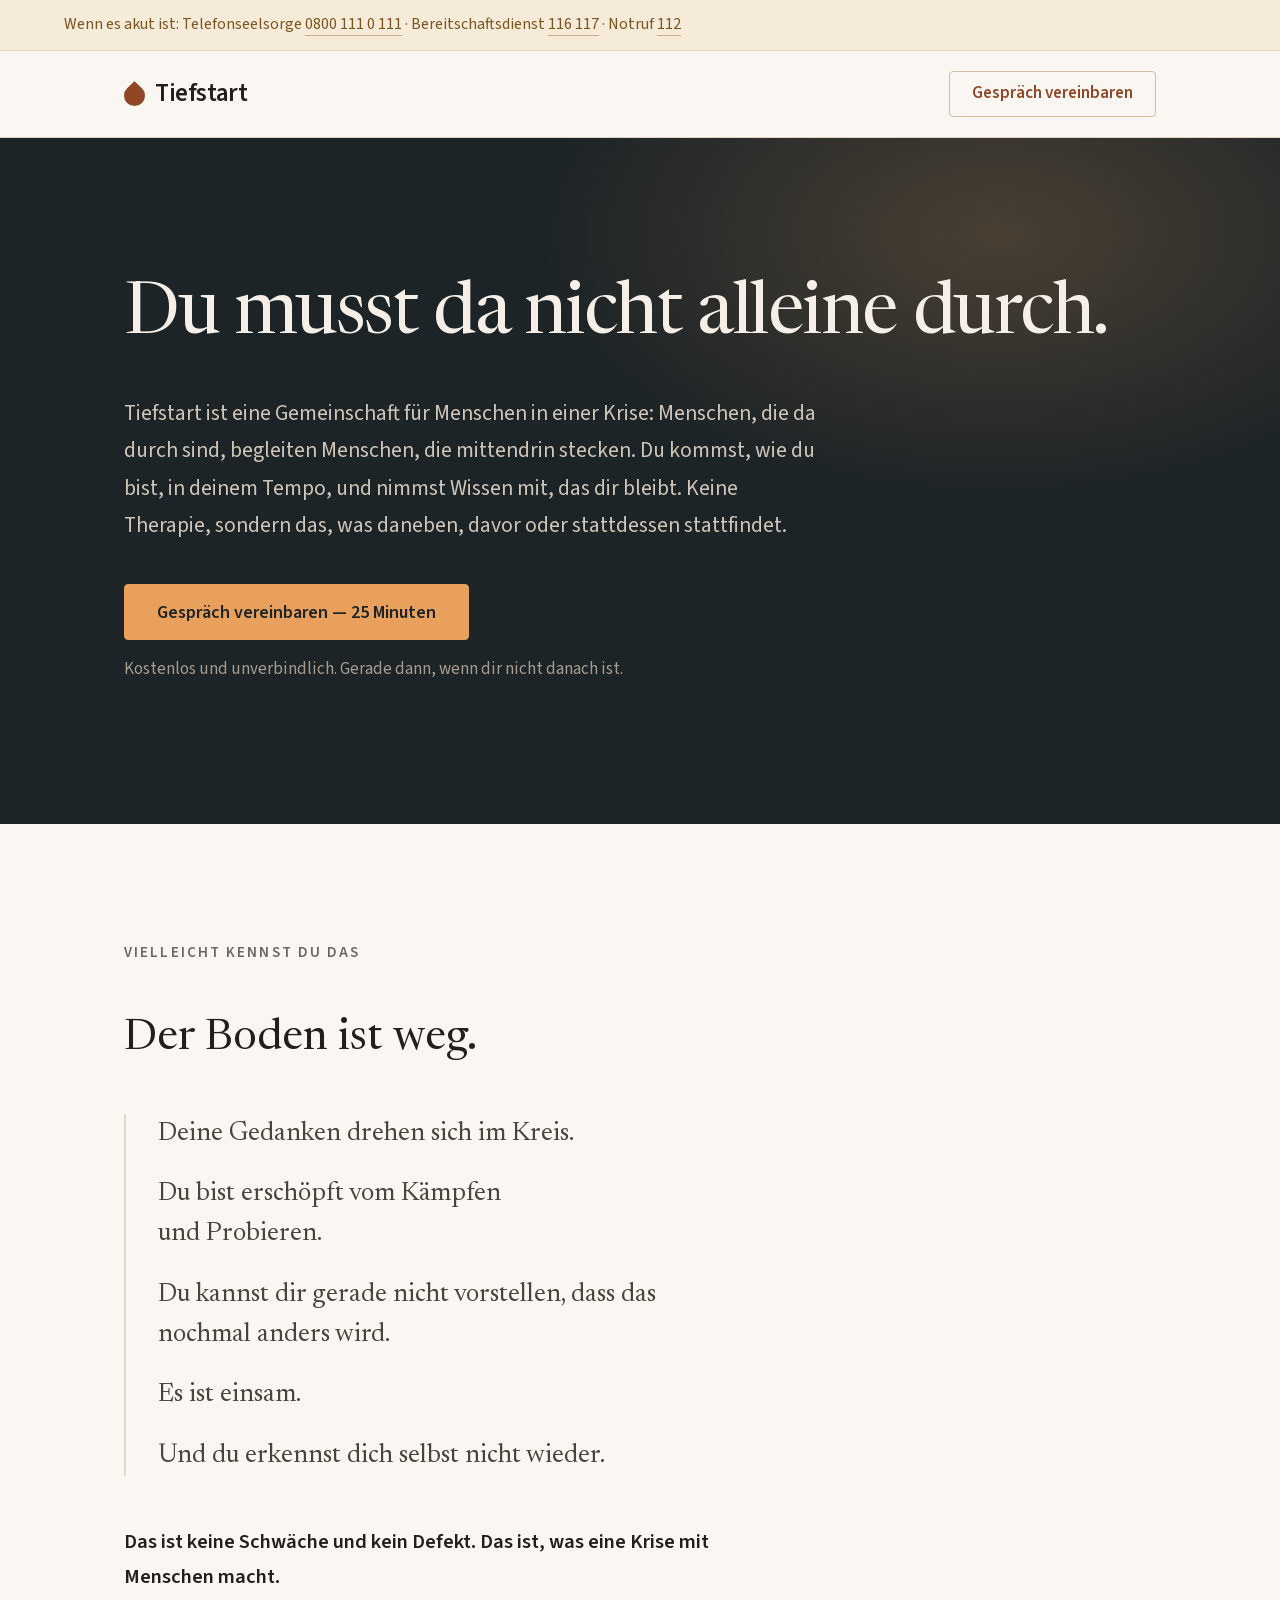
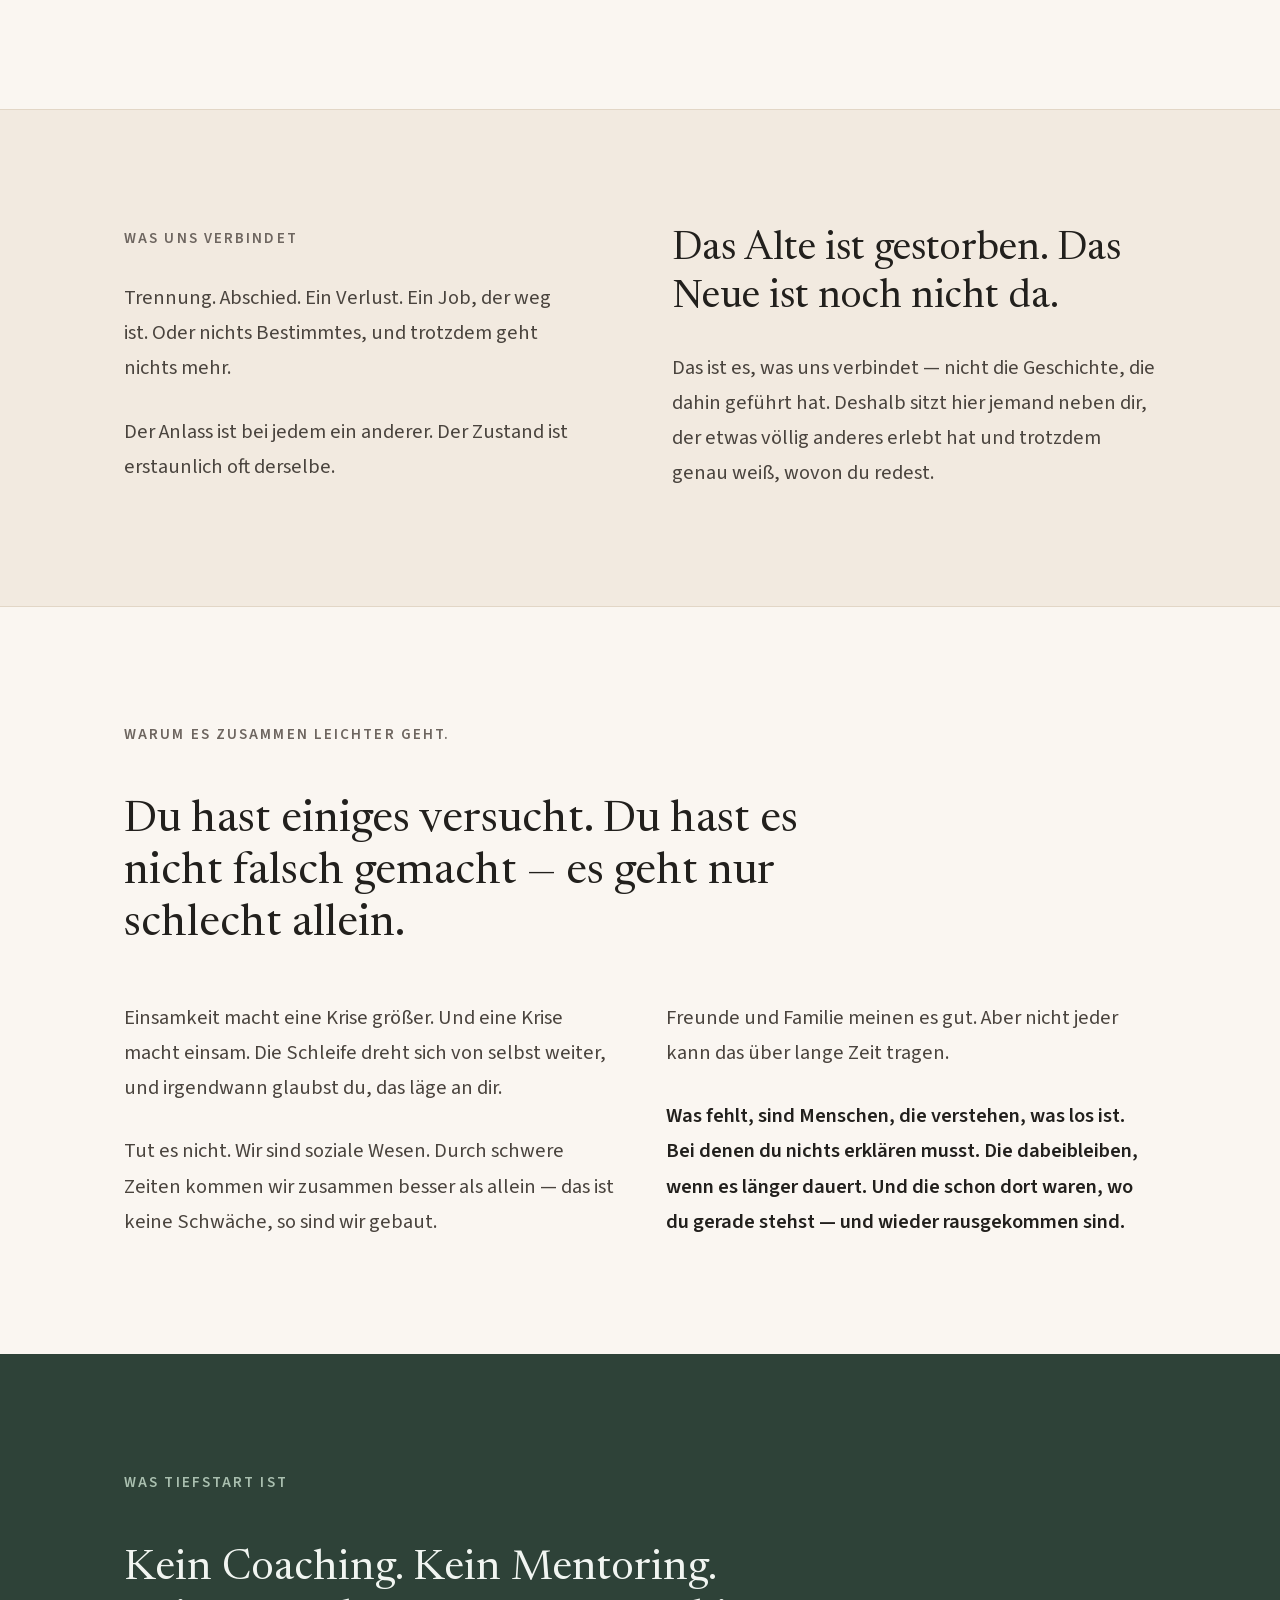
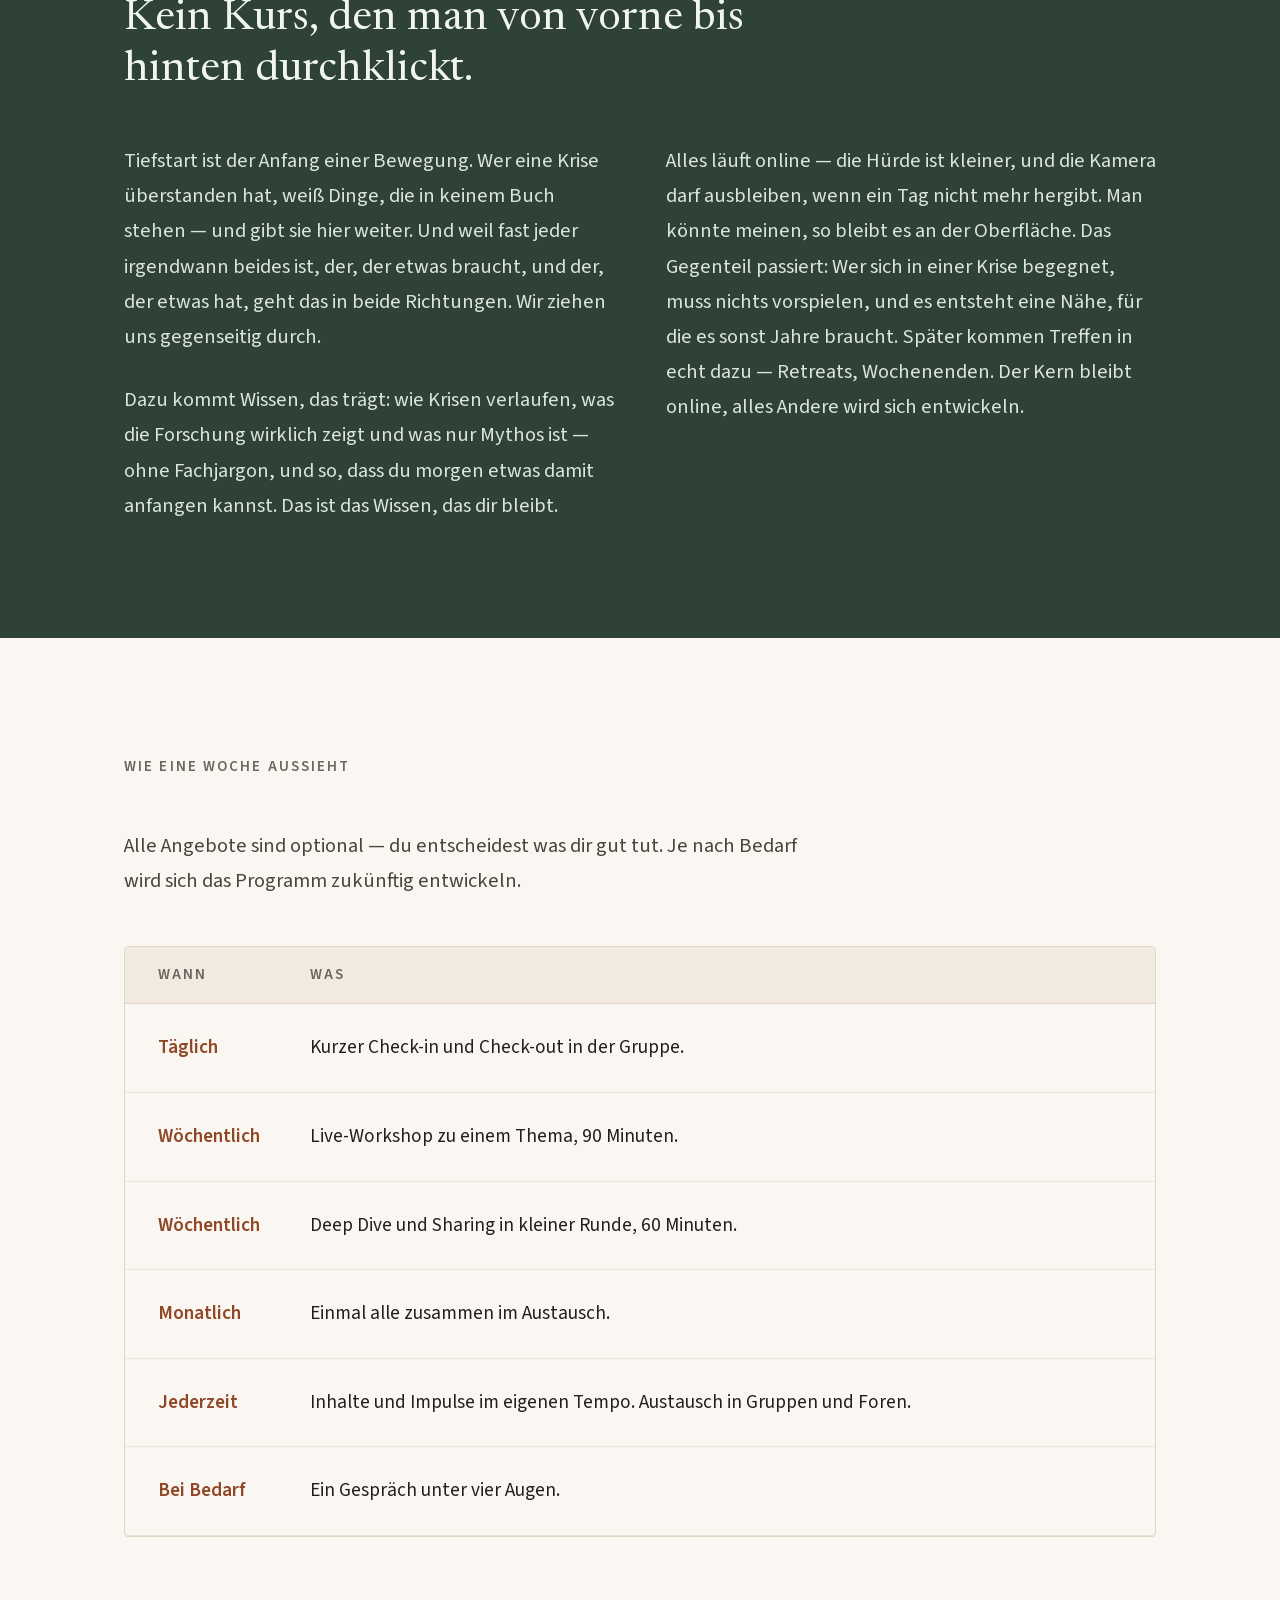
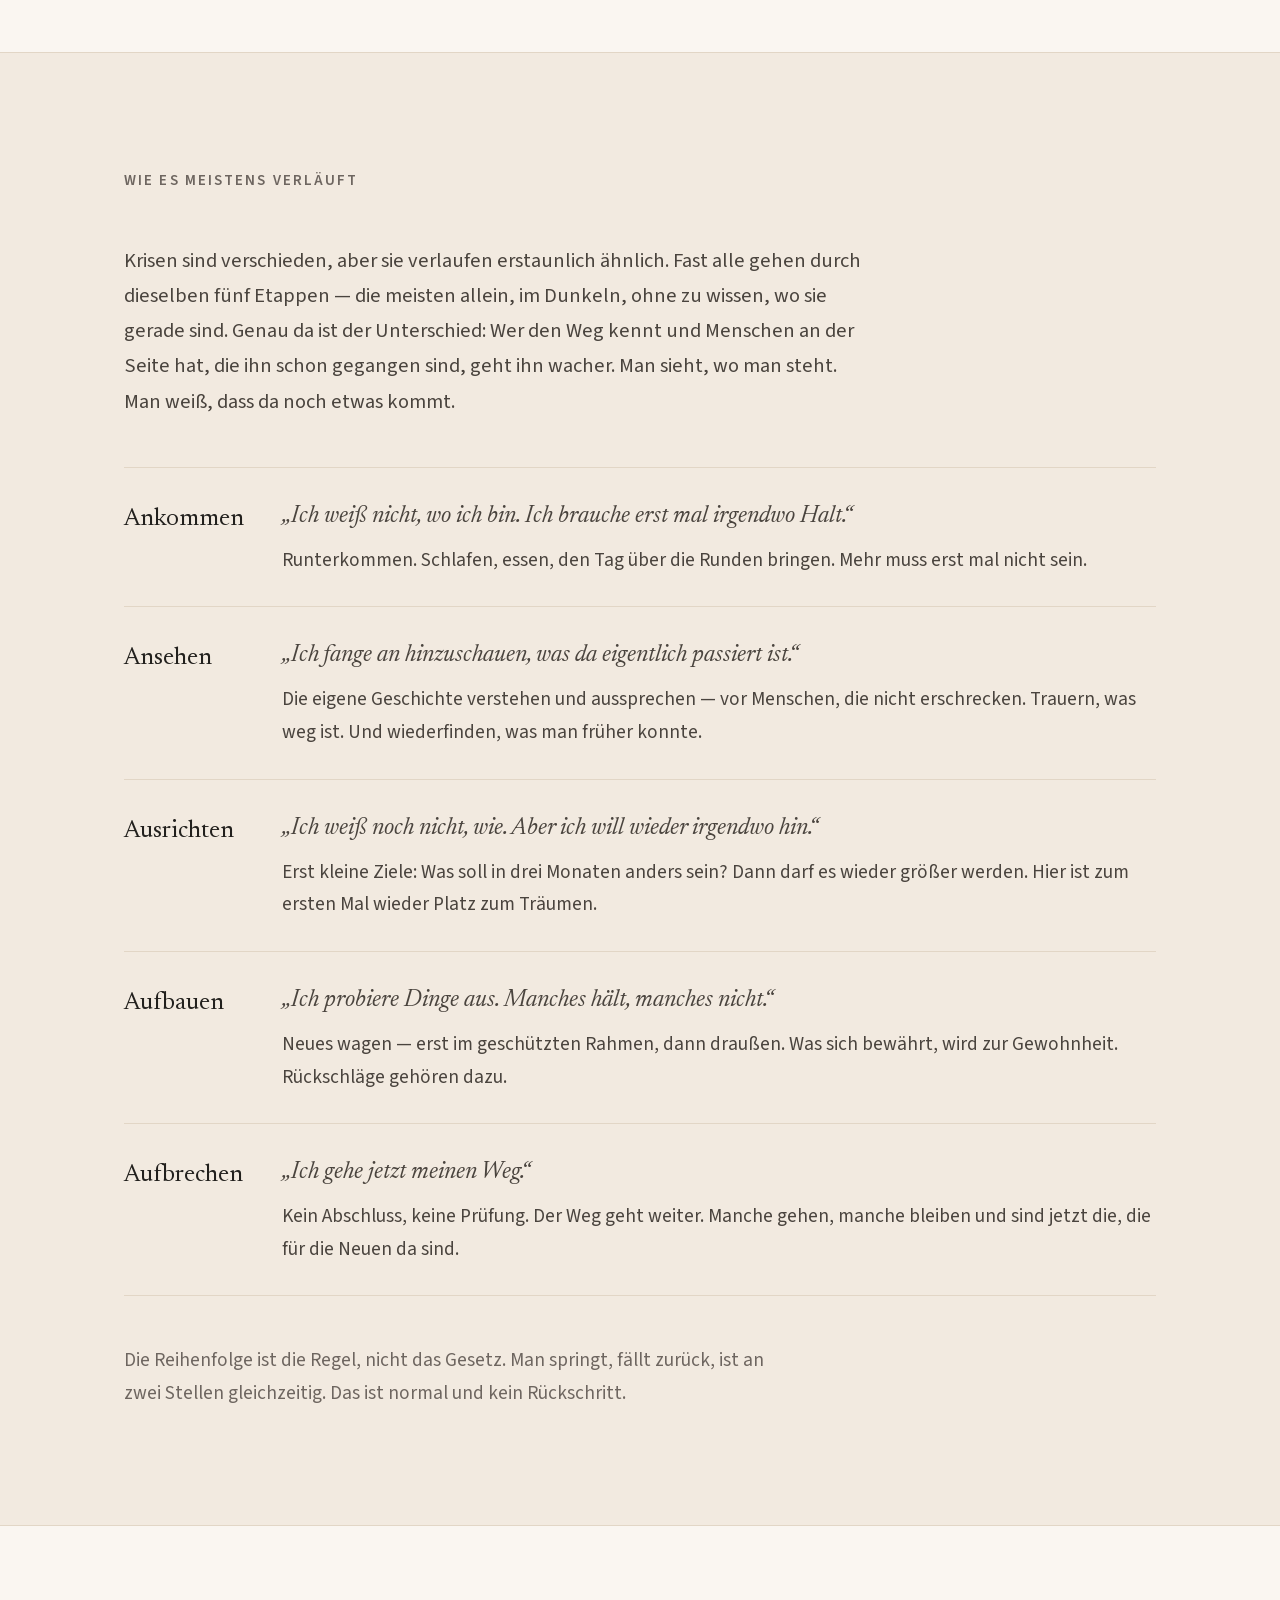
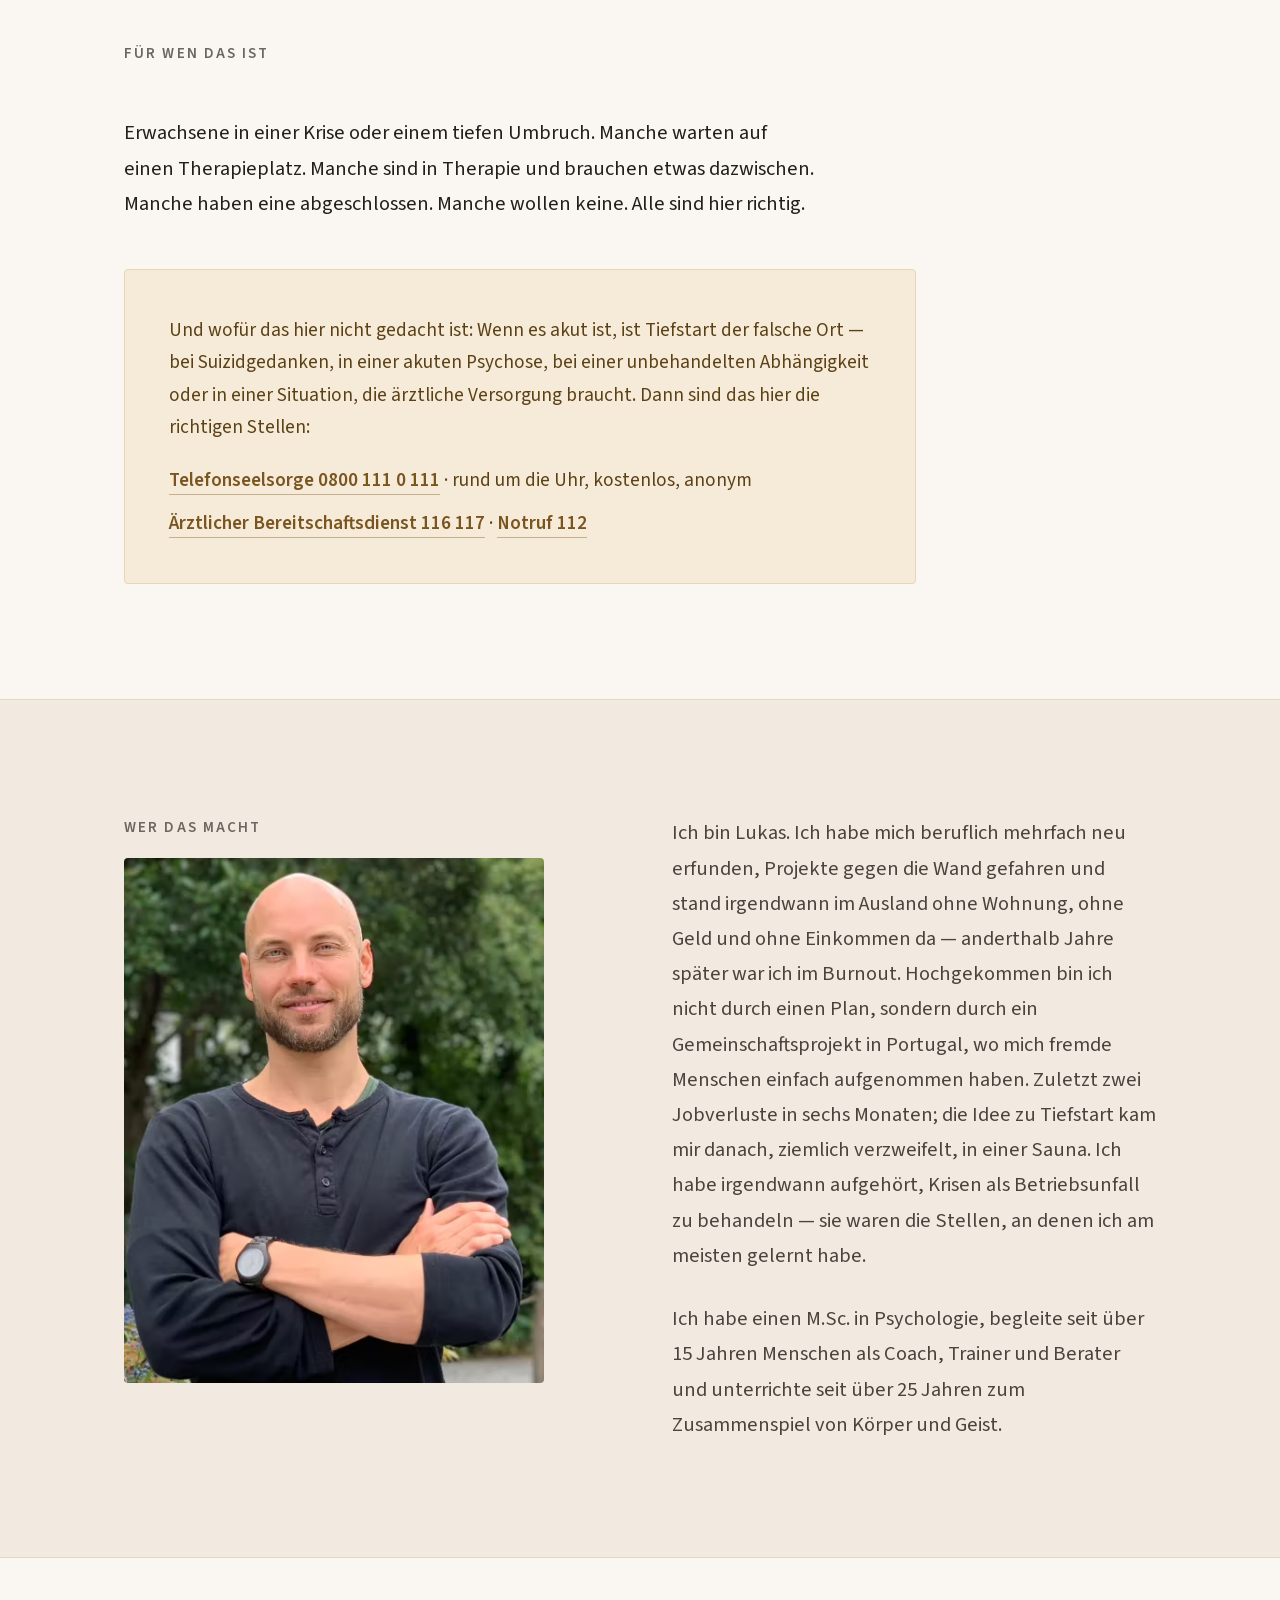
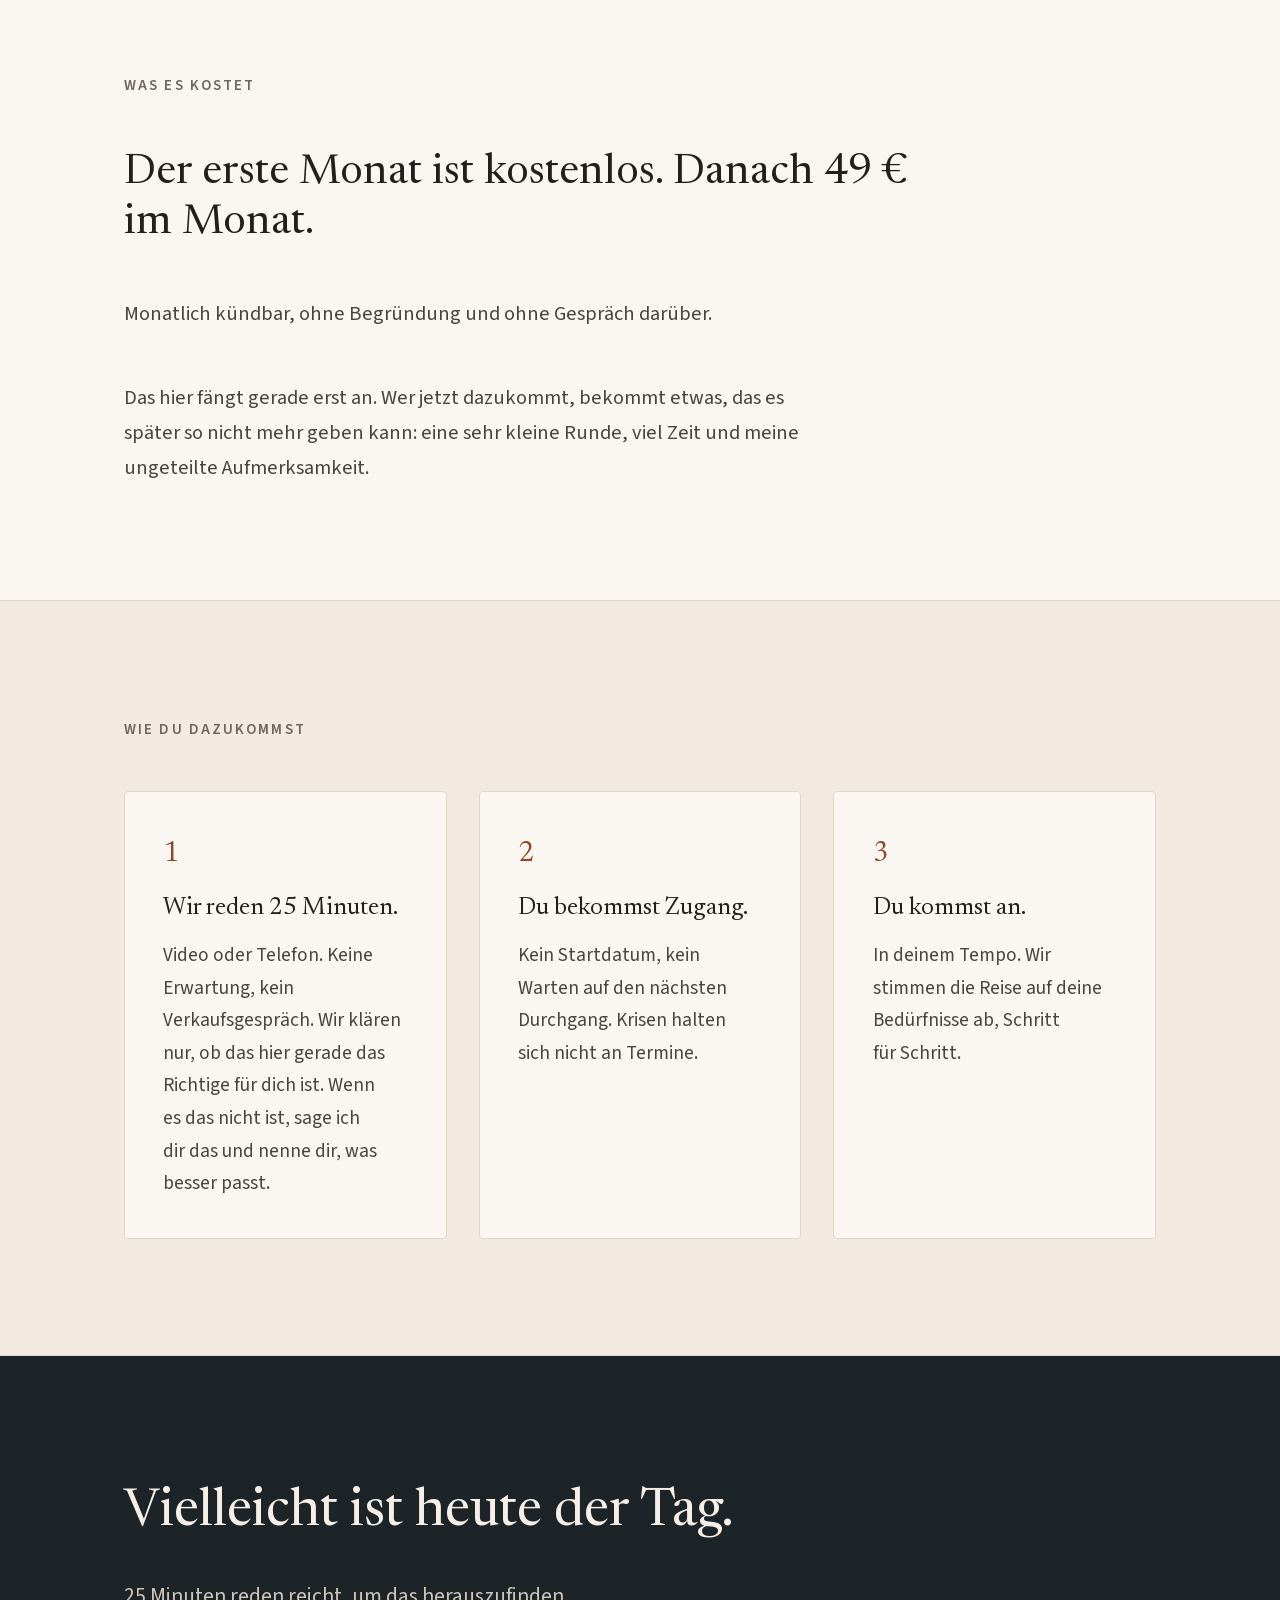
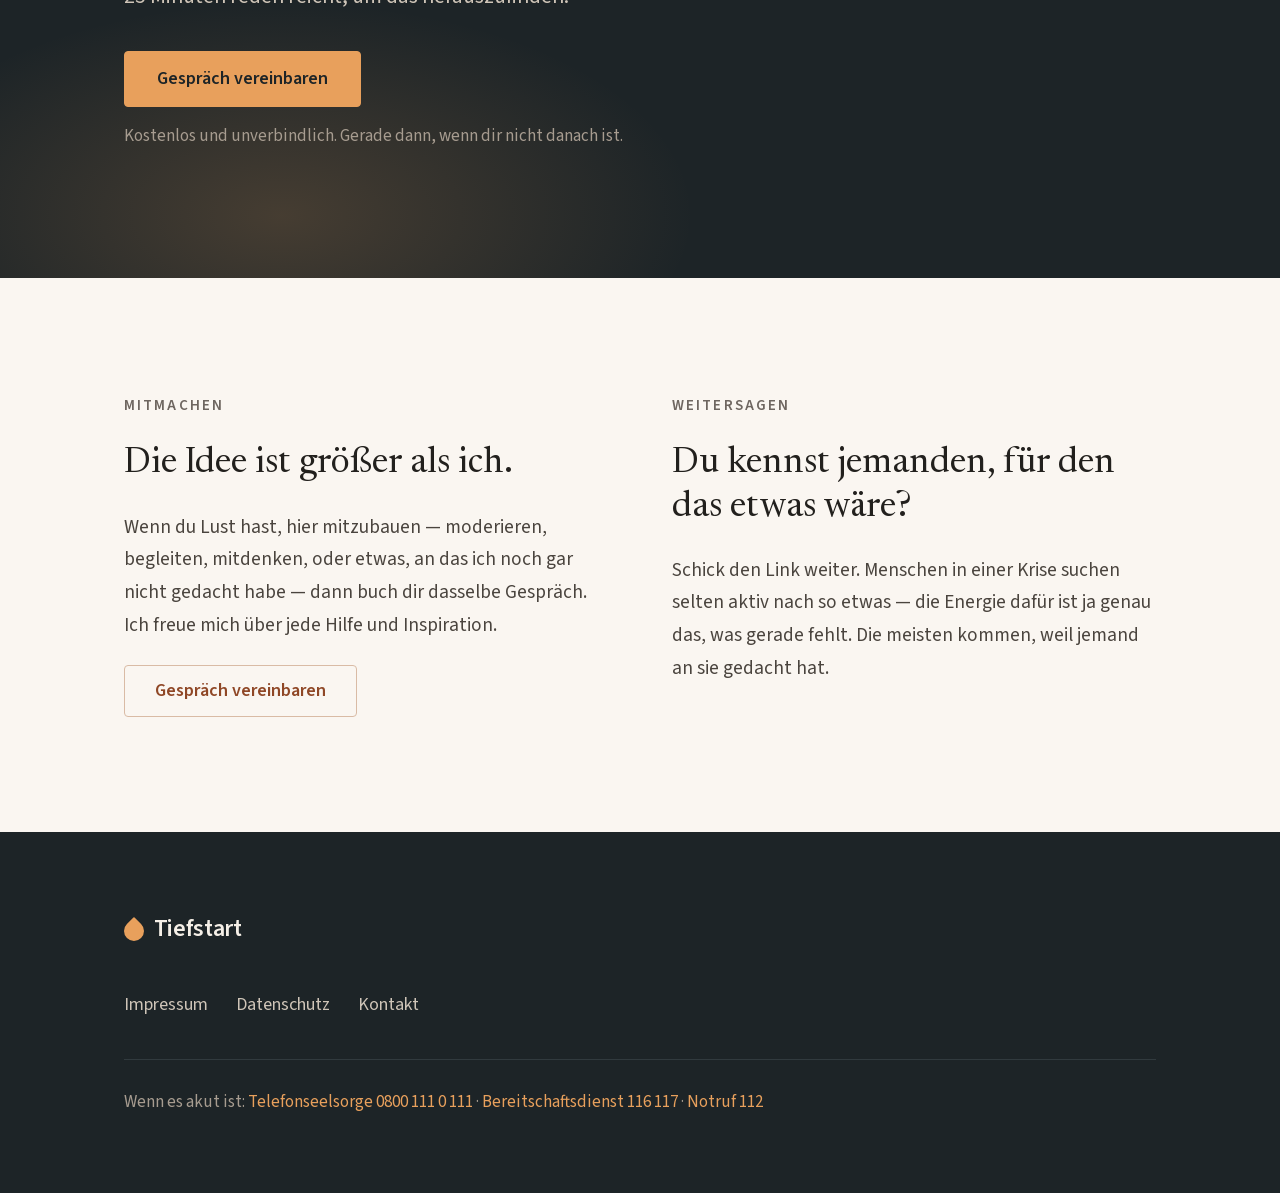
==== commit cf43aacc: "Remove inactive Instagram link Instagram profile has no followers yet and isn't part of the current " ====
--- a/index.html
+++ b/index.html
@@ -329,7 +329,6 @@
       <a href="/impressum">Impressum</a>
       <a href="/datenschutz">Datenschutz</a>
       <a href="/kontakt">Kontakt</a>
-      <a href="https://instagram.com/projekt_tiefstart" target="_blank" rel="noopener noreferrer">Instagram</a>
     </nav>
     <p class="seitenfuss__notfall">Wenn es akut ist: <a href="tel:08001110111">Telefonseelsorge <span class="nowrap">0800 111 0 111</span></a> · <a href="tel:116117">Bereitschaftsdienst <span class="nowrap">116 117</span></a> · <a href="tel:112">Notruf <span class="nowrap">112</span></a></p>
   </div>
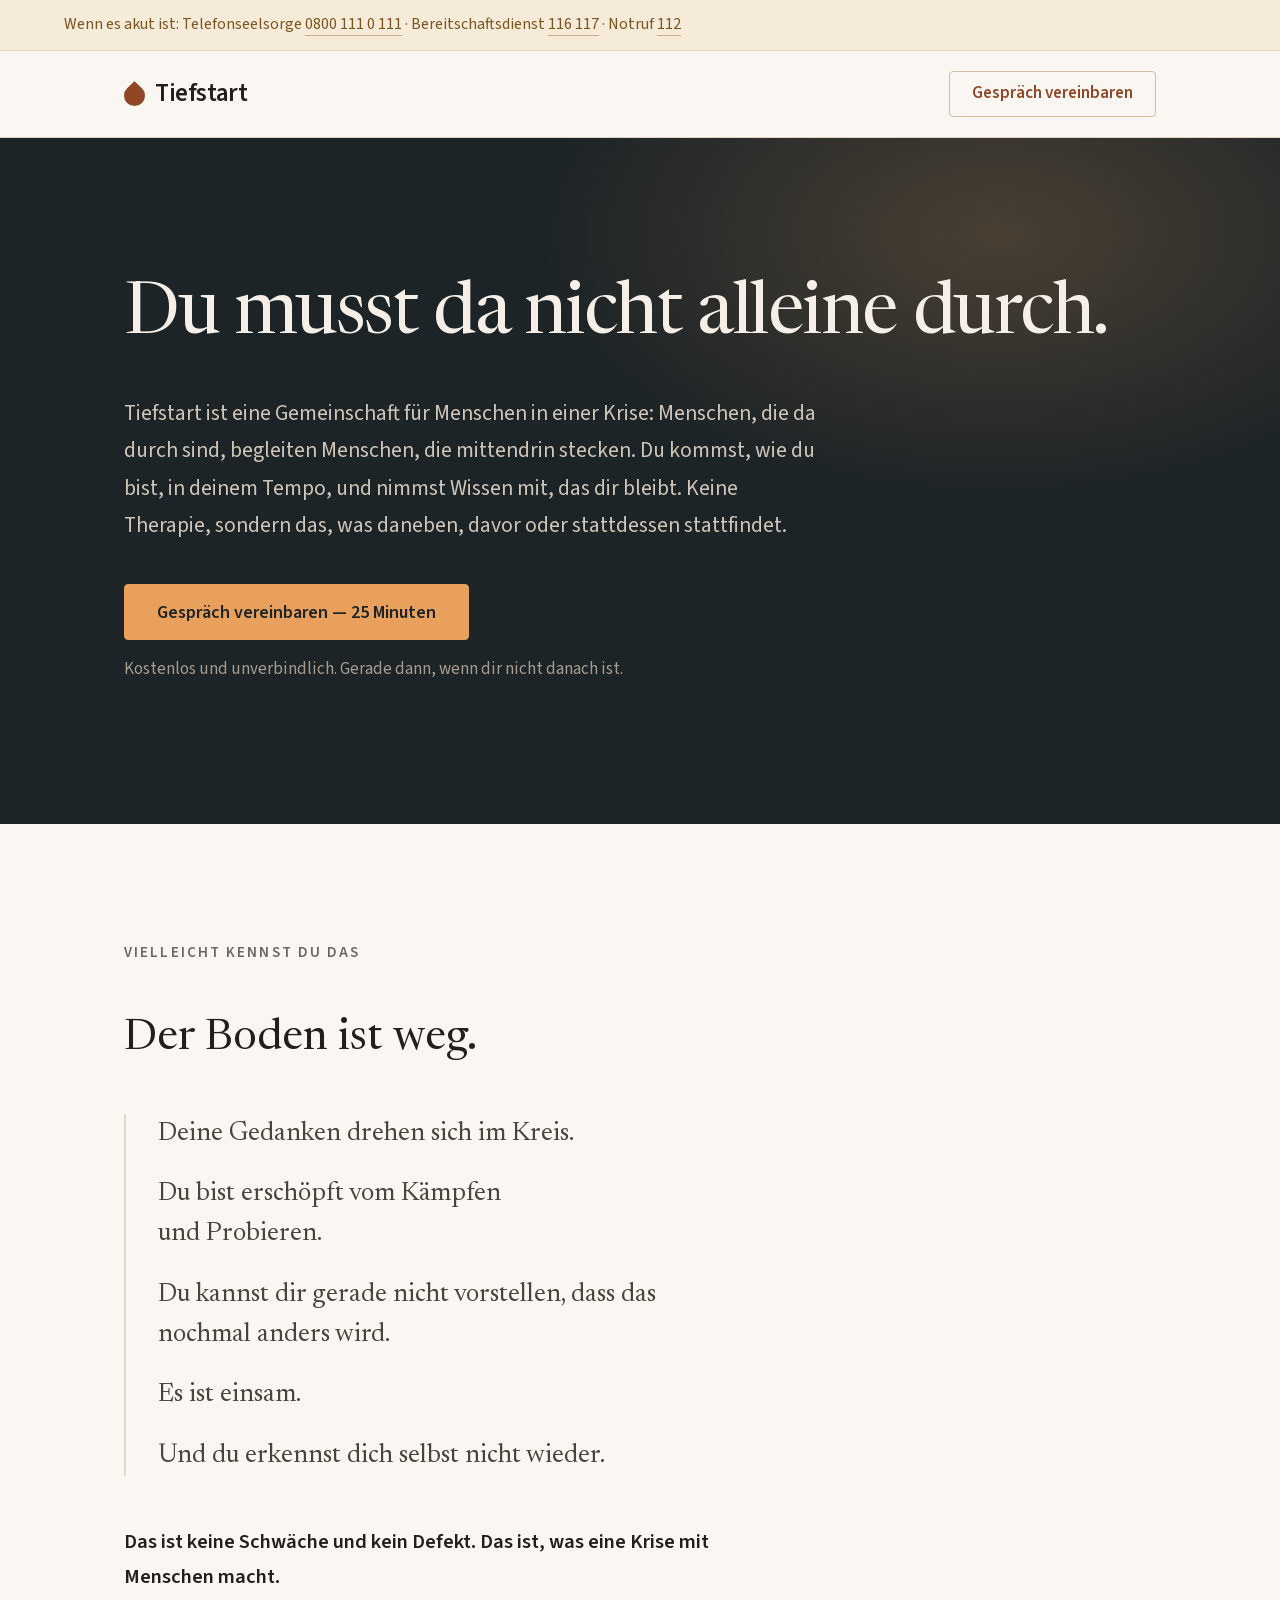
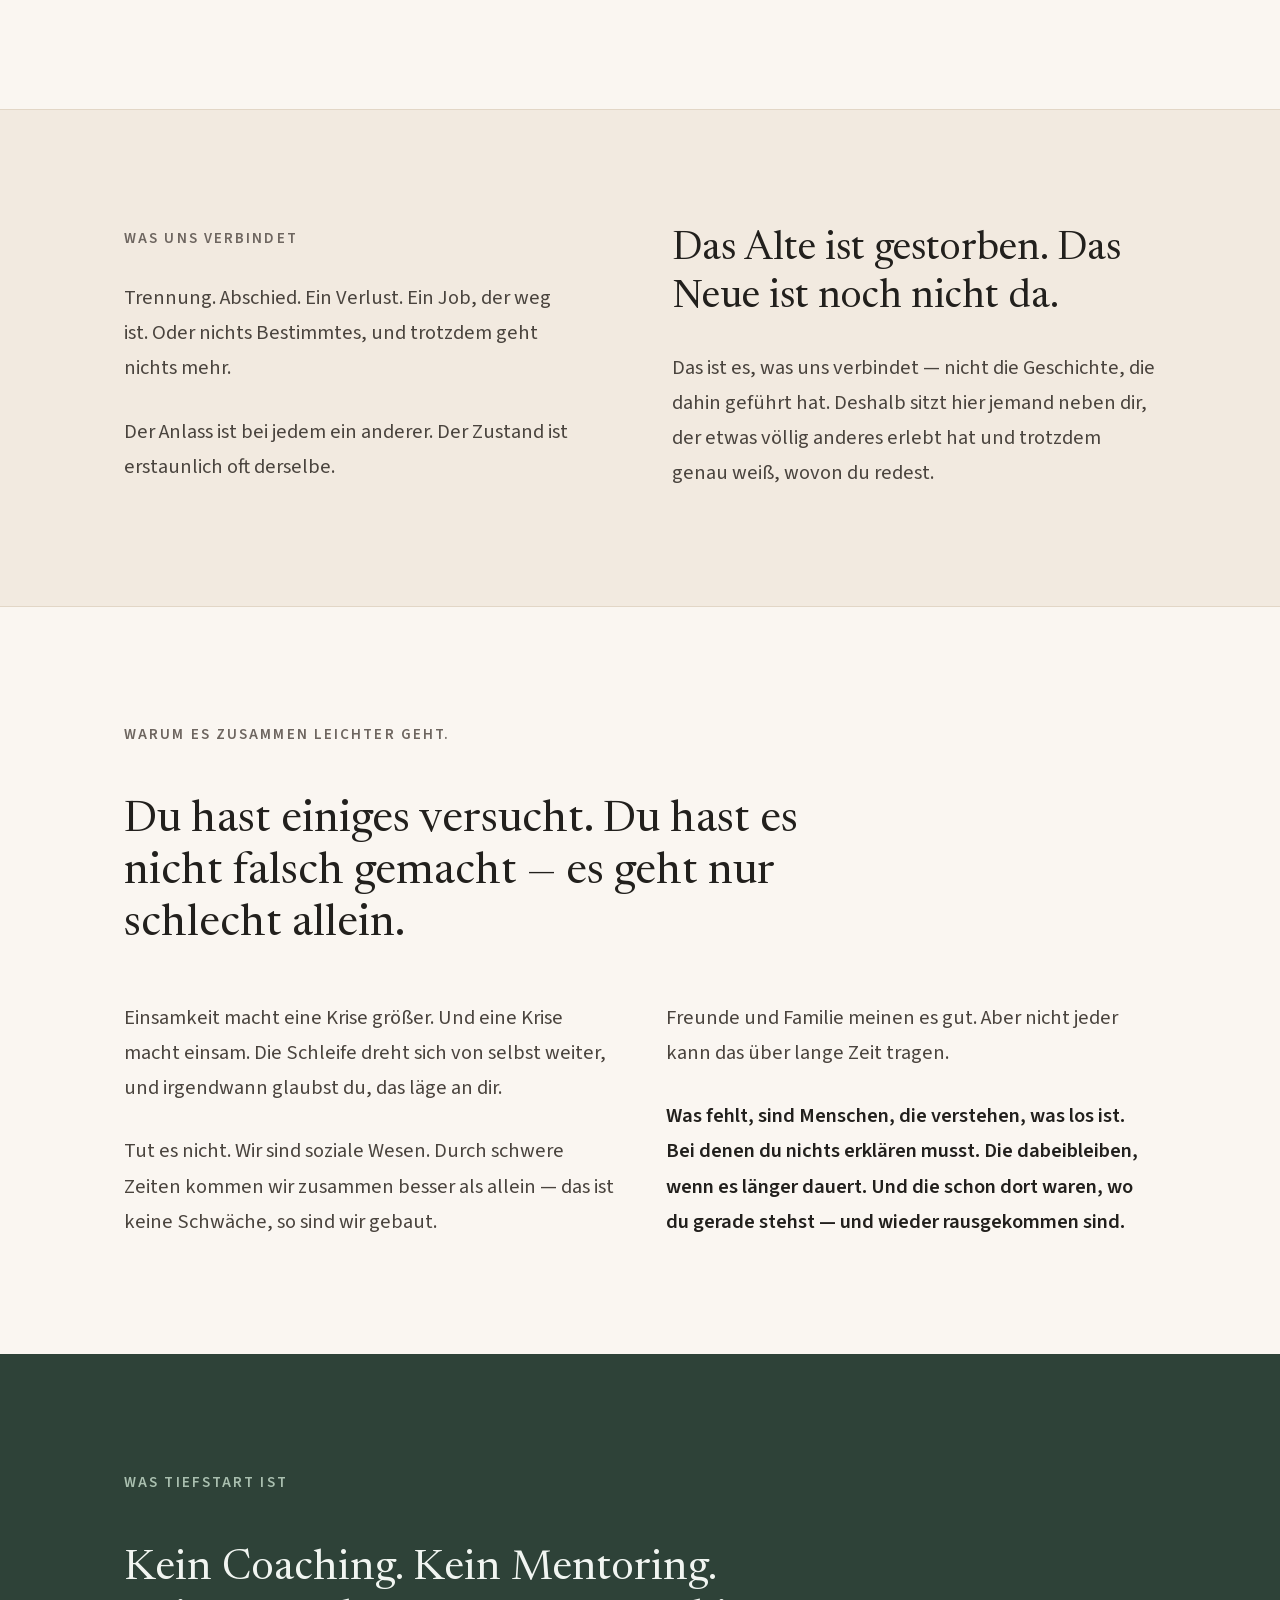
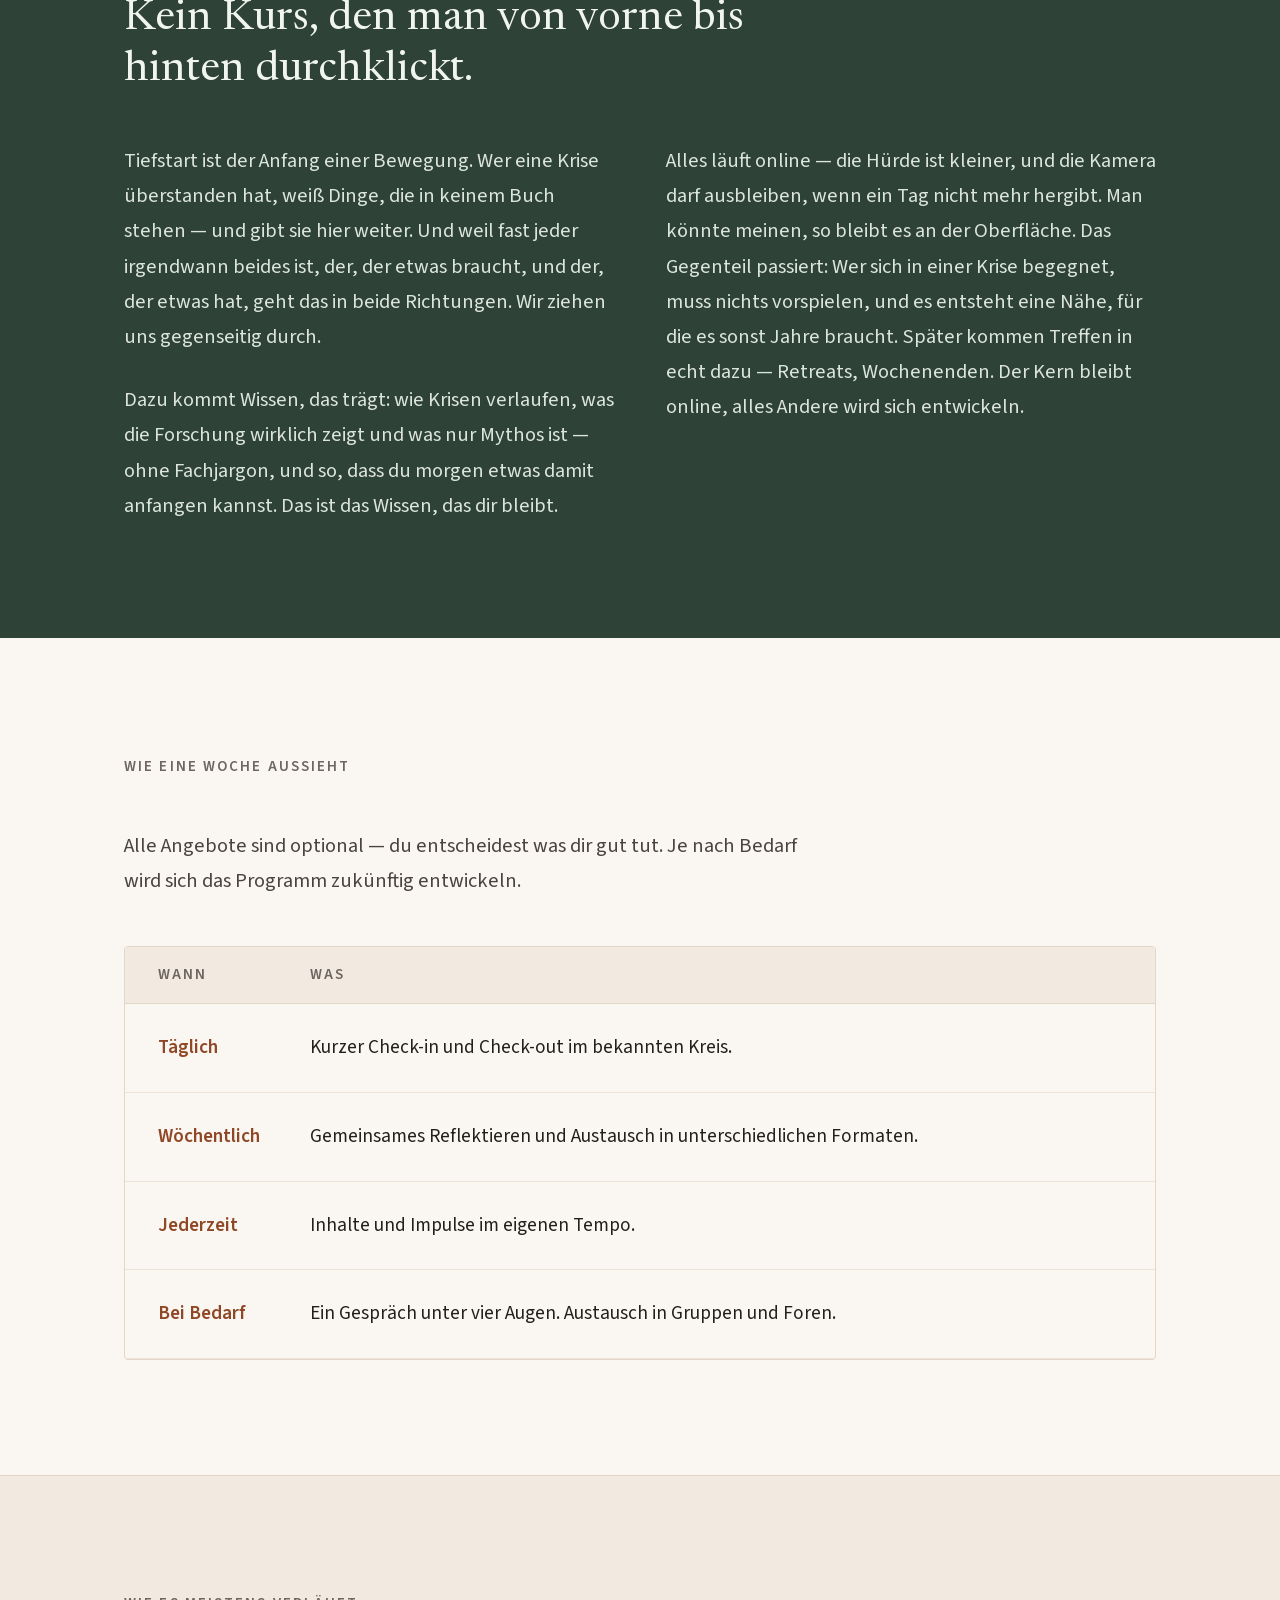
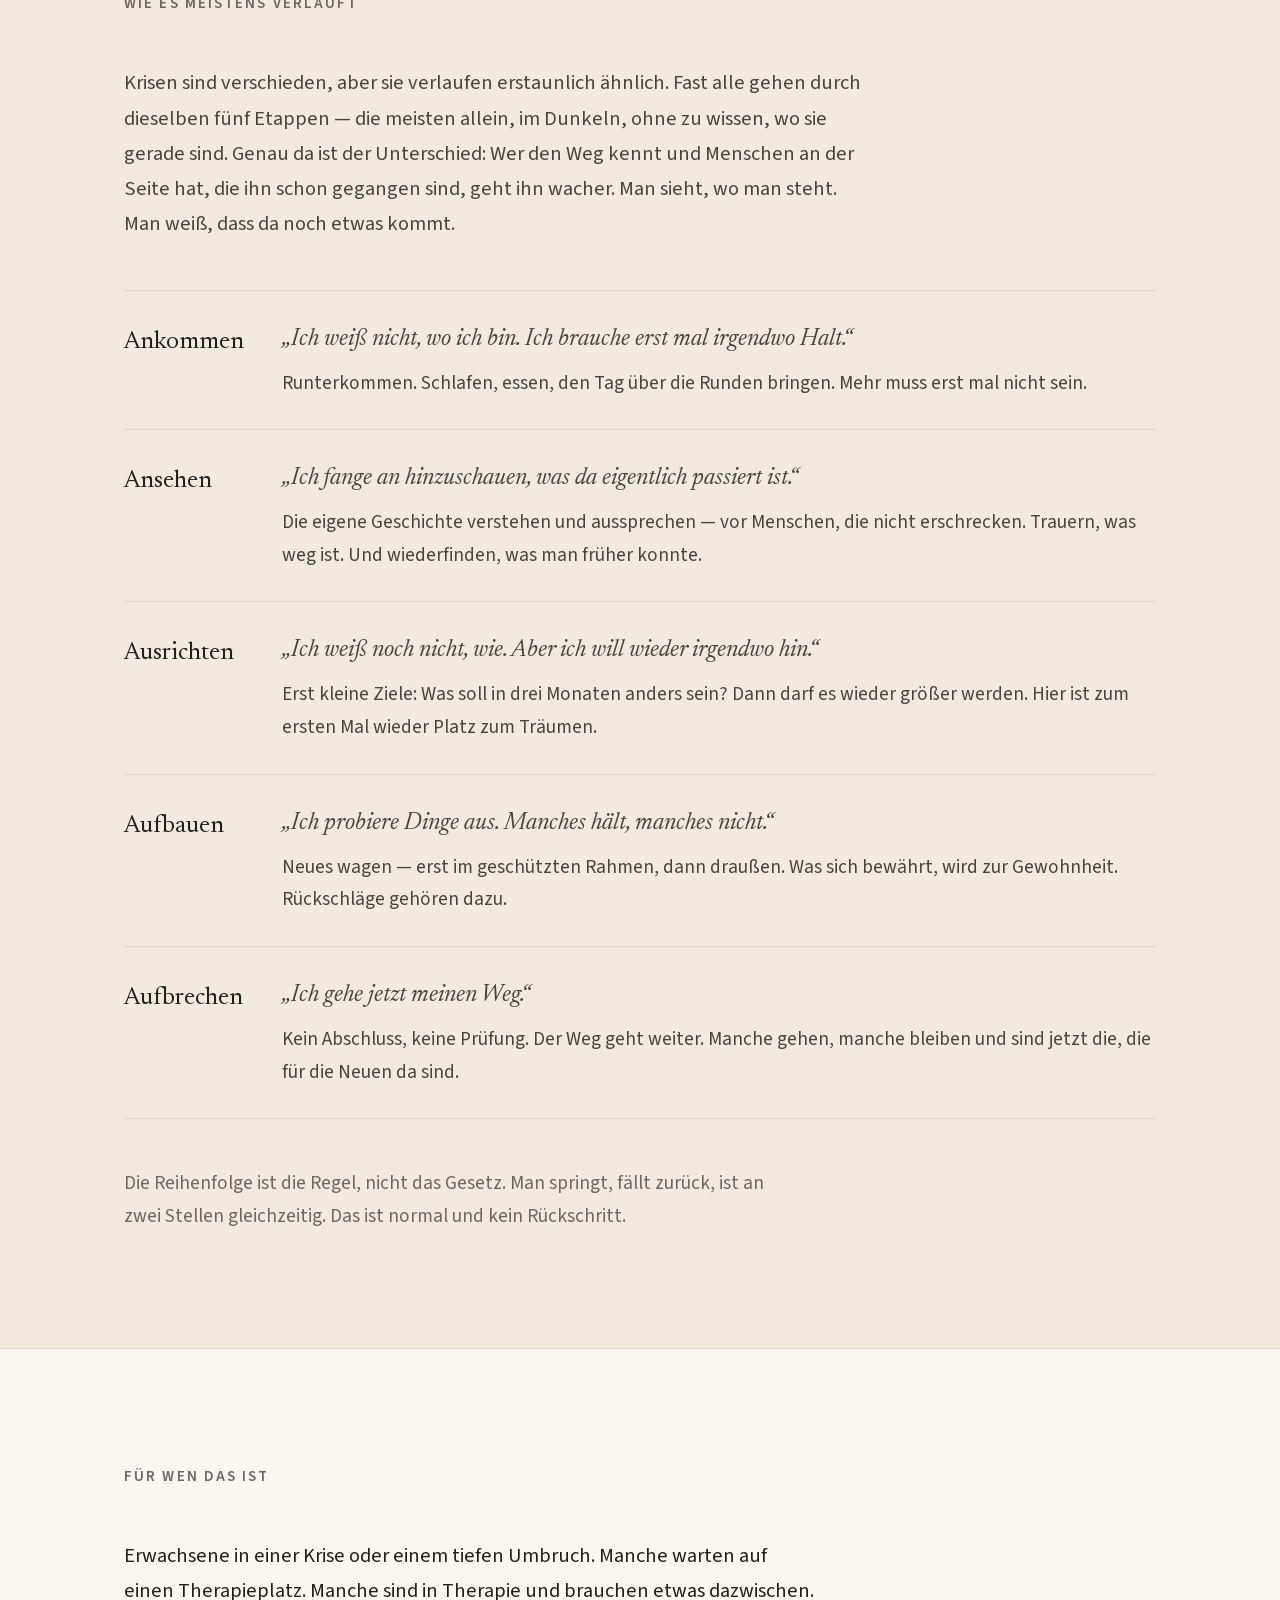
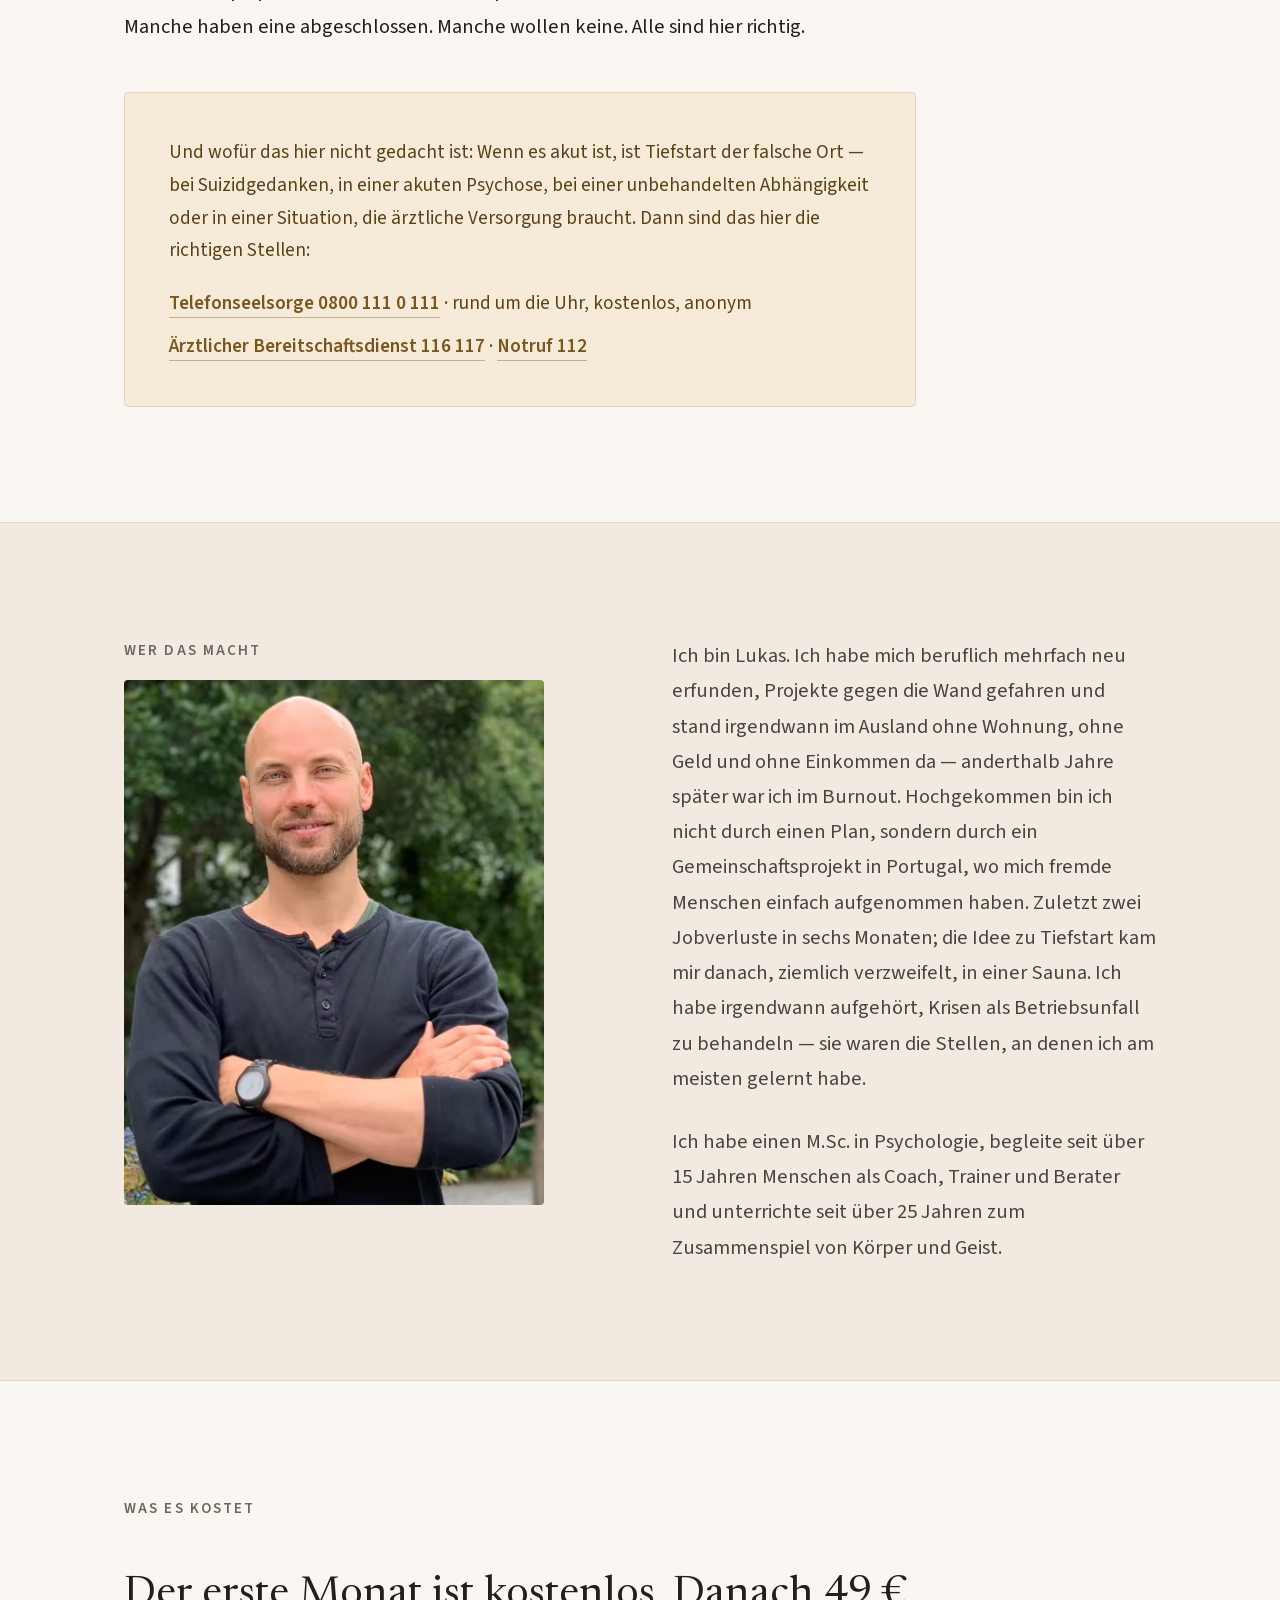
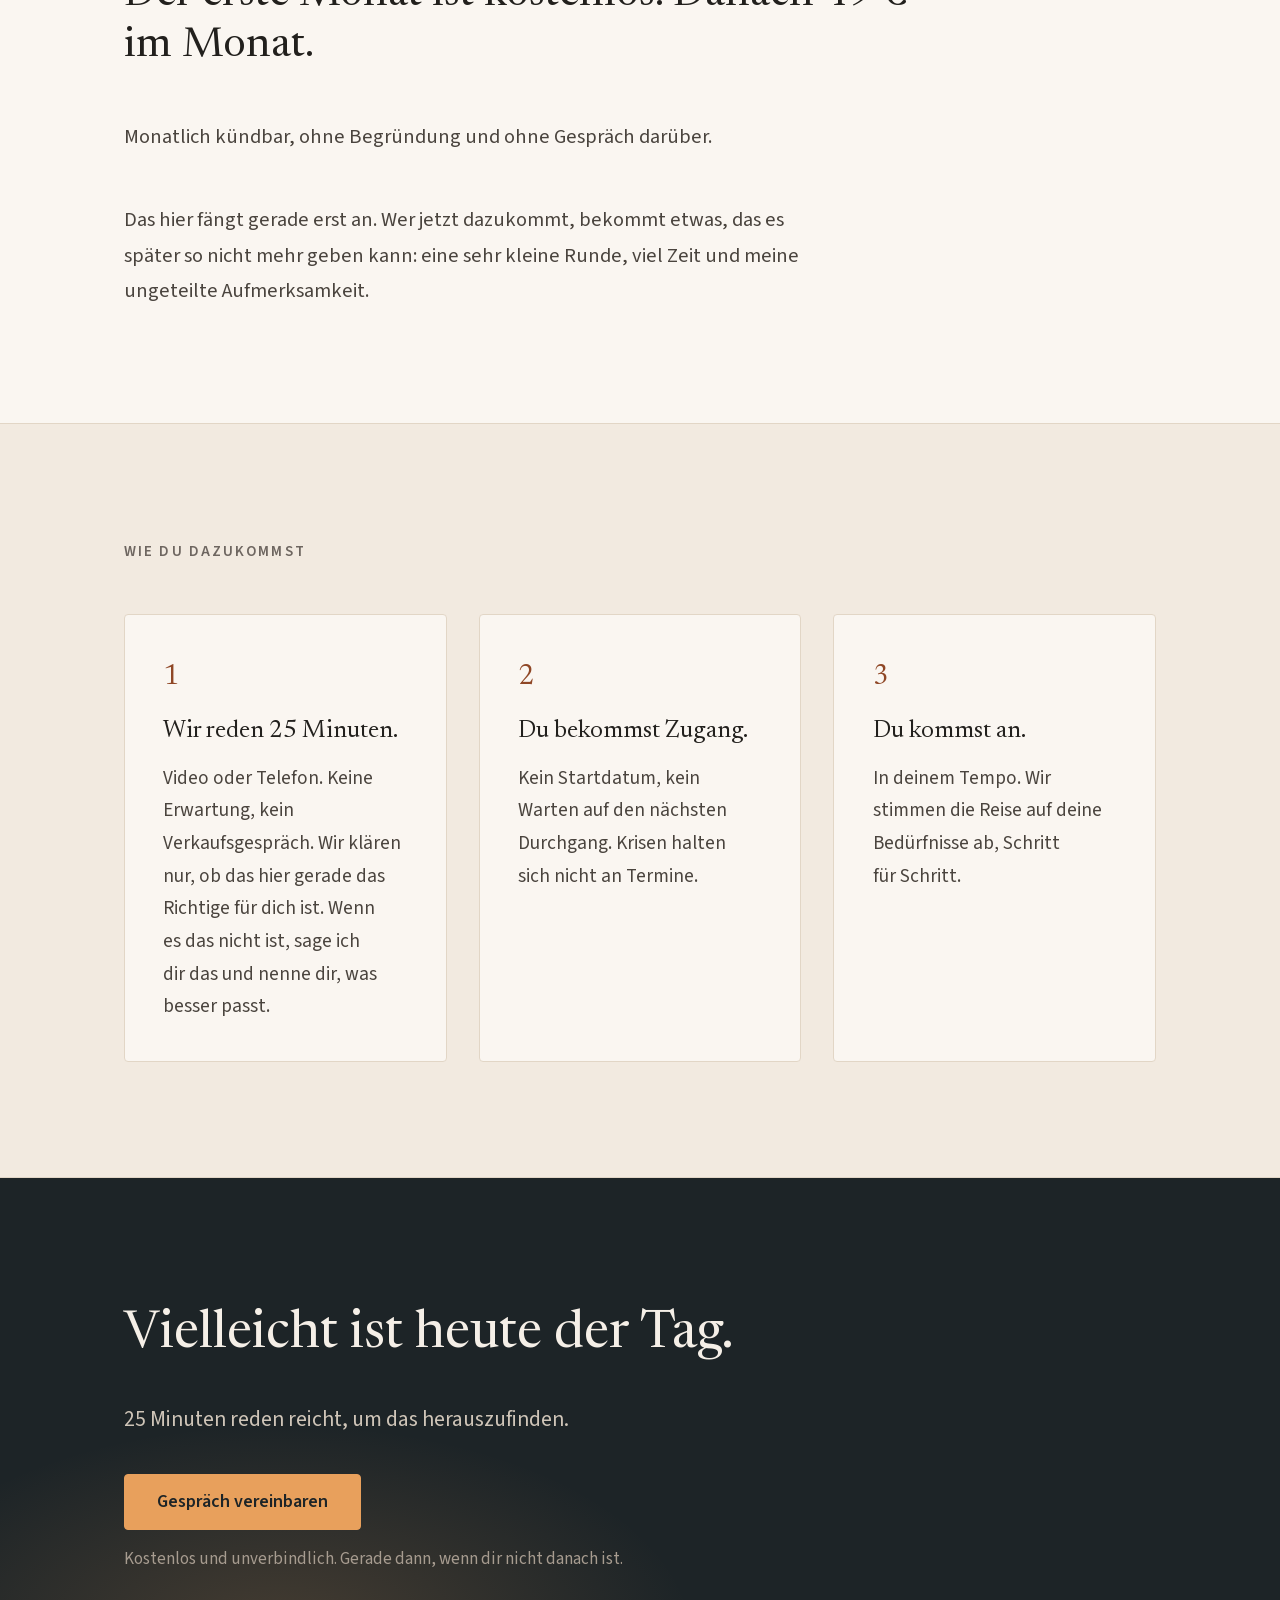
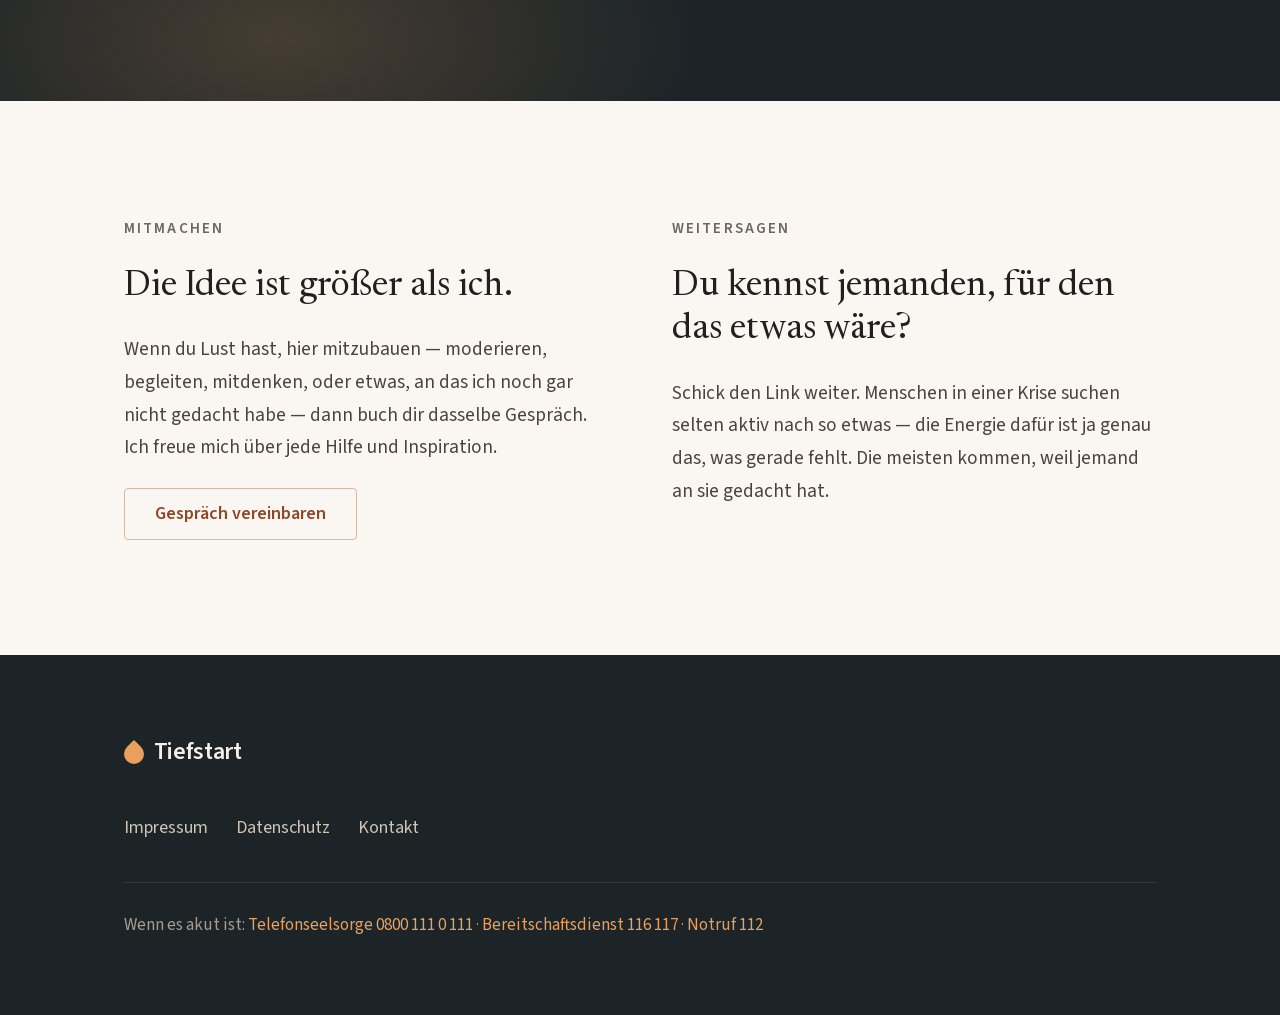
==== commit de1a44fa: "Sektion "Wie eine Woche aussieht" vereinfacht Sechs Zeilen auf vier reduziert: Live-Workshop, Deep D" ====
--- a/index.html
+++ b/index.html
@@ -144,27 +144,19 @@
         <tbody role="rowgroup">
           <tr role="row">
             <td role="cell" class="woche__wann">Täglich</td>
-            <td role="cell" class="woche__was">Kurzer Check-in und Check-out in der Gruppe.</td>
+            <td role="cell" class="woche__was">Kurzer Check-in und Check-out im bekannten Kreis.</td>
           </tr>
           <tr role="row">
             <td role="cell" class="woche__wann">Wöchentlich</td>
-            <td role="cell" class="woche__was">Live-Workshop zu einem Thema, 90 Minuten.</td>
-          </tr>
-          <tr role="row">
-            <td role="cell" class="woche__wann">Wöchentlich</td>
-            <td role="cell" class="woche__was">Deep Dive und Sharing in kleiner Runde, 60 Minuten.</td>
-          </tr>
-          <tr role="row">
-            <td role="cell" class="woche__wann">Monatlich</td>
-            <td role="cell" class="woche__was">Einmal alle zusammen im Austausch.</td>
+            <td role="cell" class="woche__was">Gemeinsames Reflektieren und Austausch in unterschiedlichen Formaten.</td>
           </tr>
           <tr role="row">
             <td role="cell" class="woche__wann">Jederzeit</td>
-            <td role="cell" class="woche__was">Inhalte und Impulse im eigenen Tempo. Austausch in Gruppen und Foren.</td>
+            <td role="cell" class="woche__was">Inhalte und Impulse im eigenen Tempo.</td>
           </tr>
           <tr role="row">
             <td role="cell" class="woche__wann">Bei Bedarf</td>
-            <td role="cell" class="woche__was">Ein Gespräch unter vier Augen.</td>
+            <td role="cell" class="woche__was">Ein Gespräch unter vier Augen. Austausch in Gruppen und Foren.</td>
           </tr>
         </tbody>
       </table>
